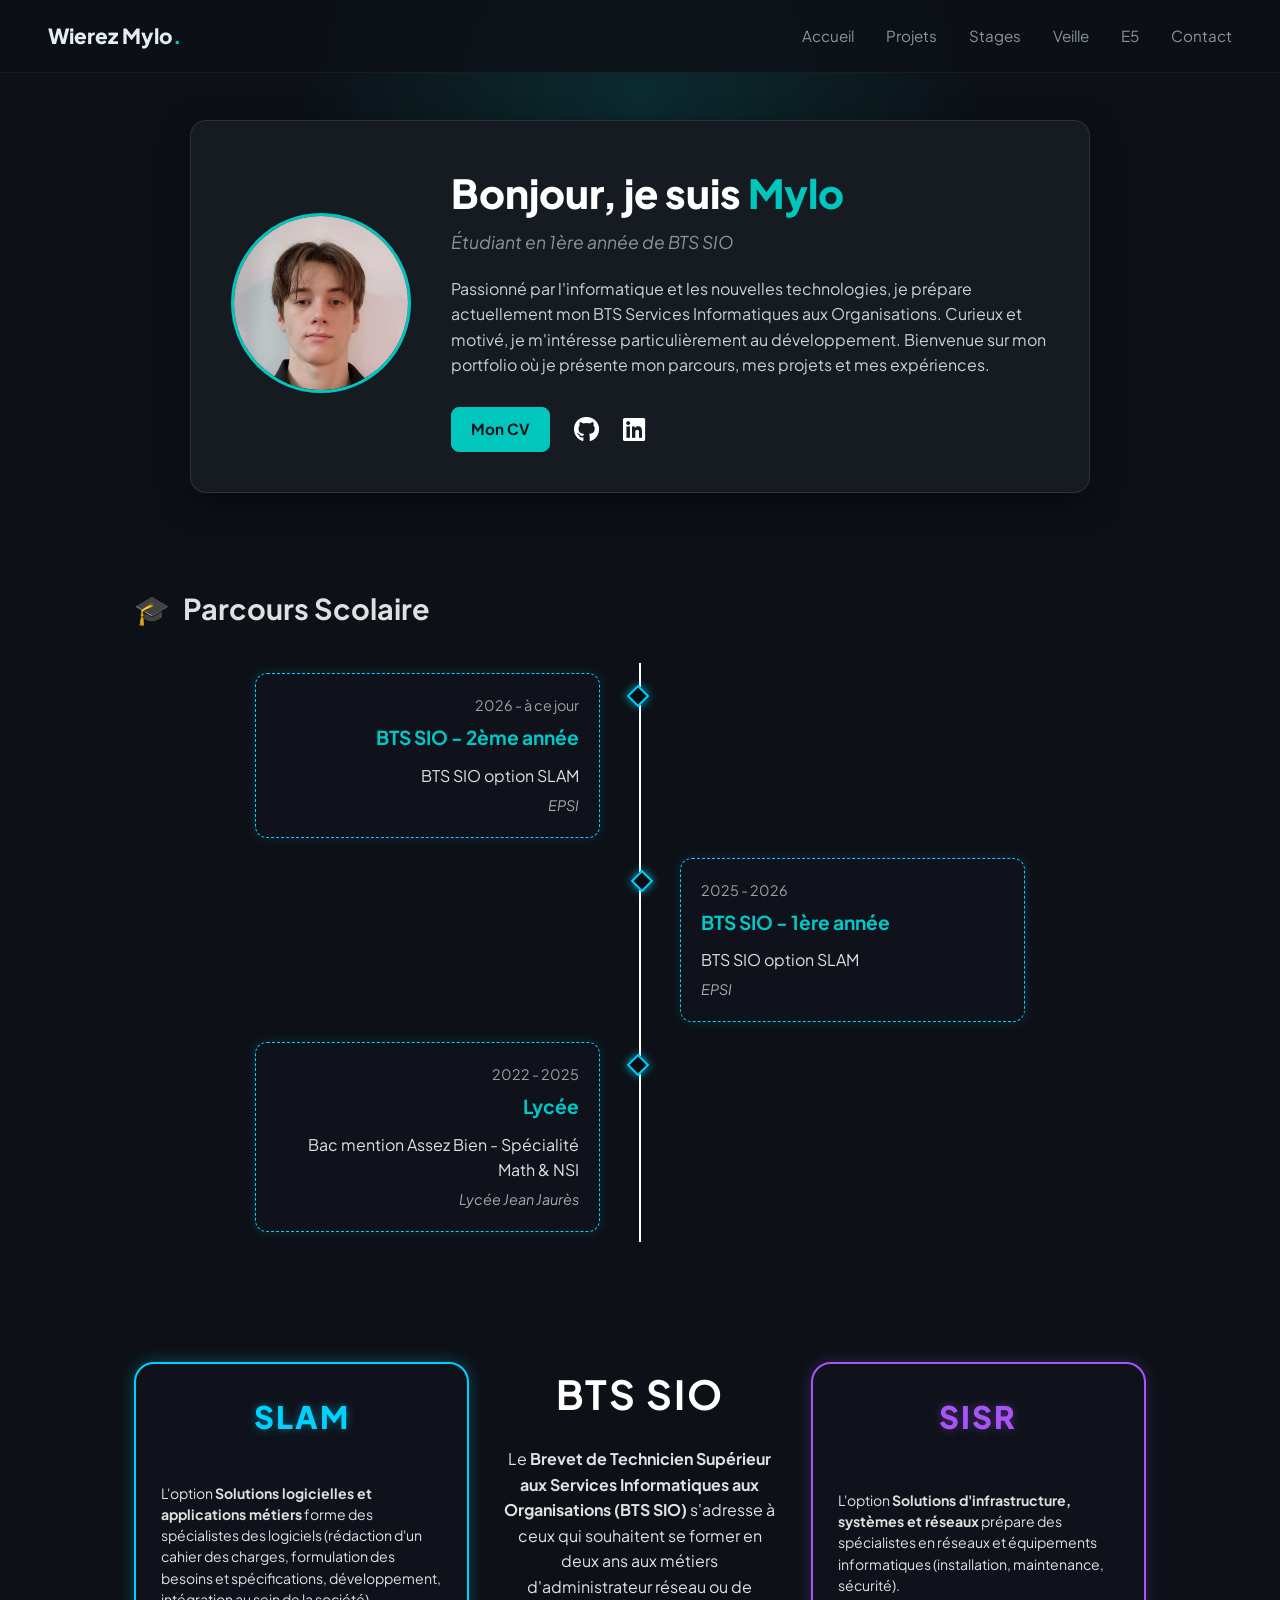
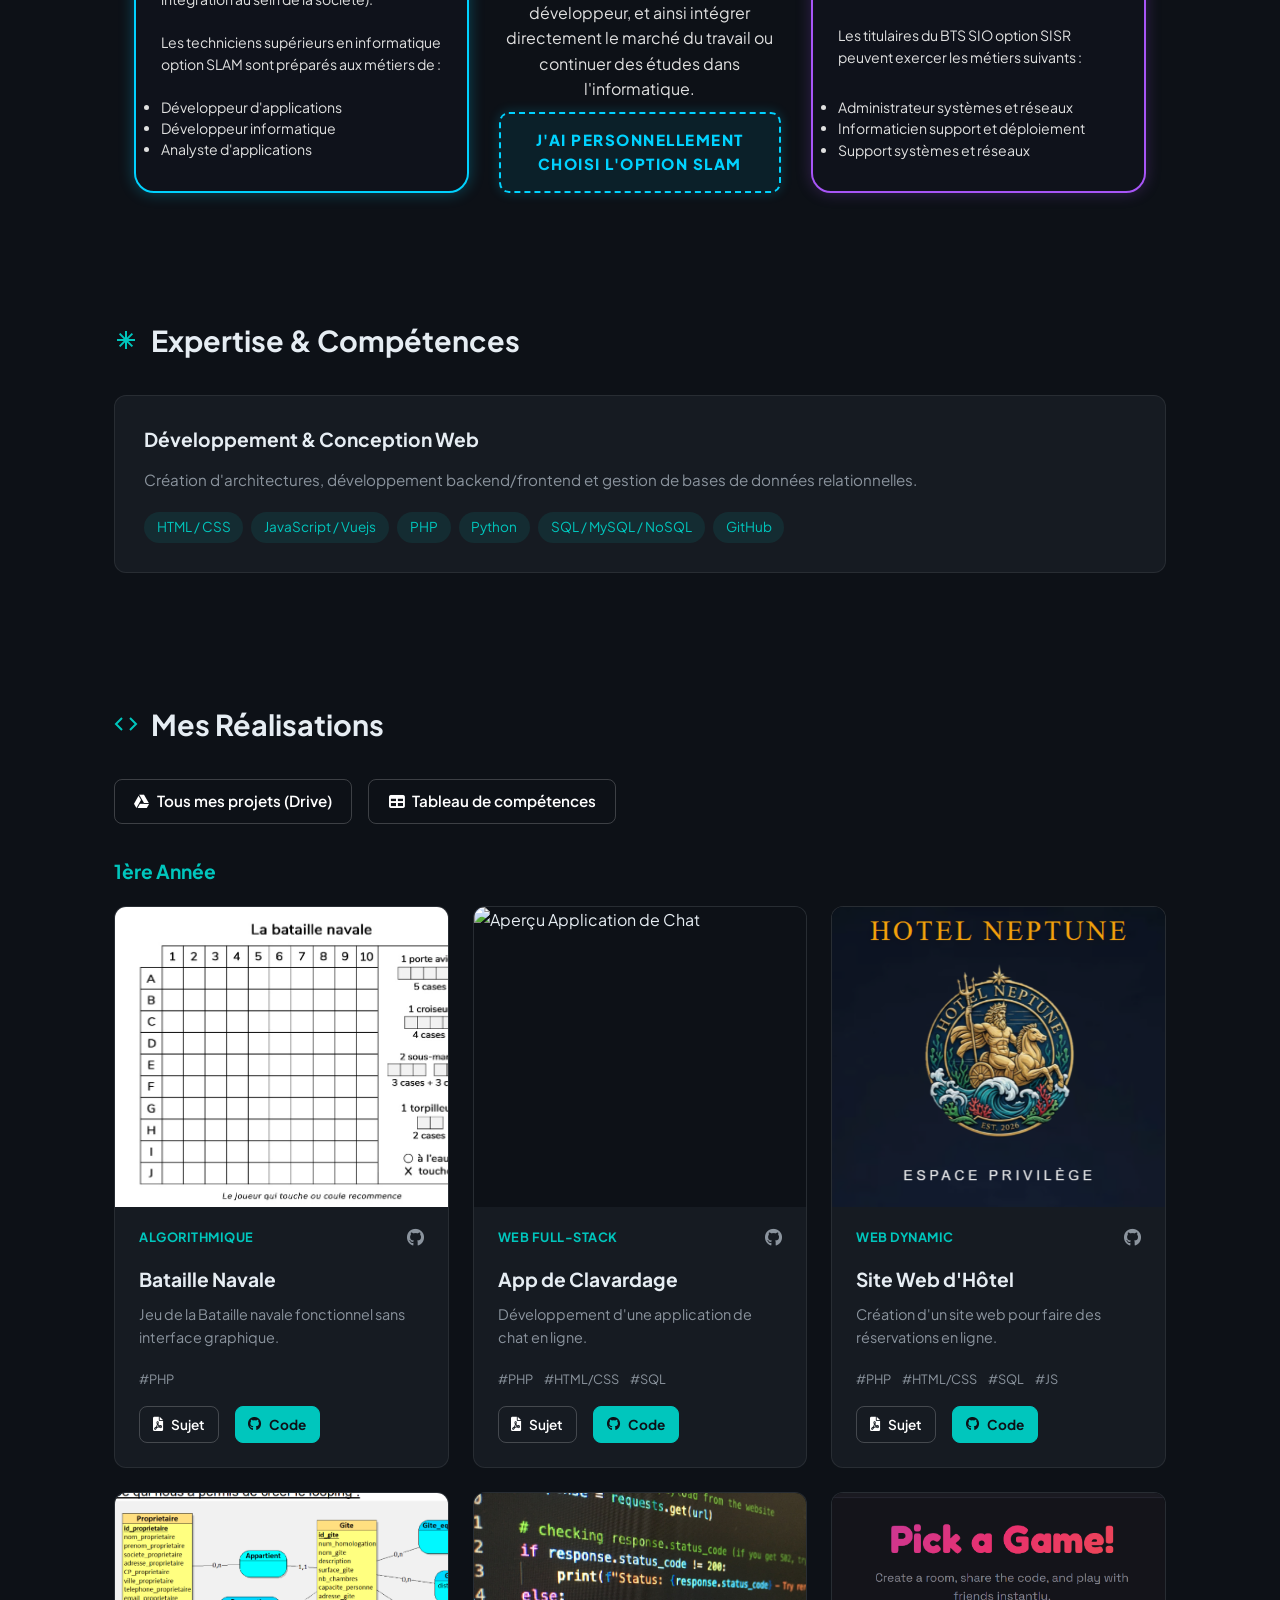
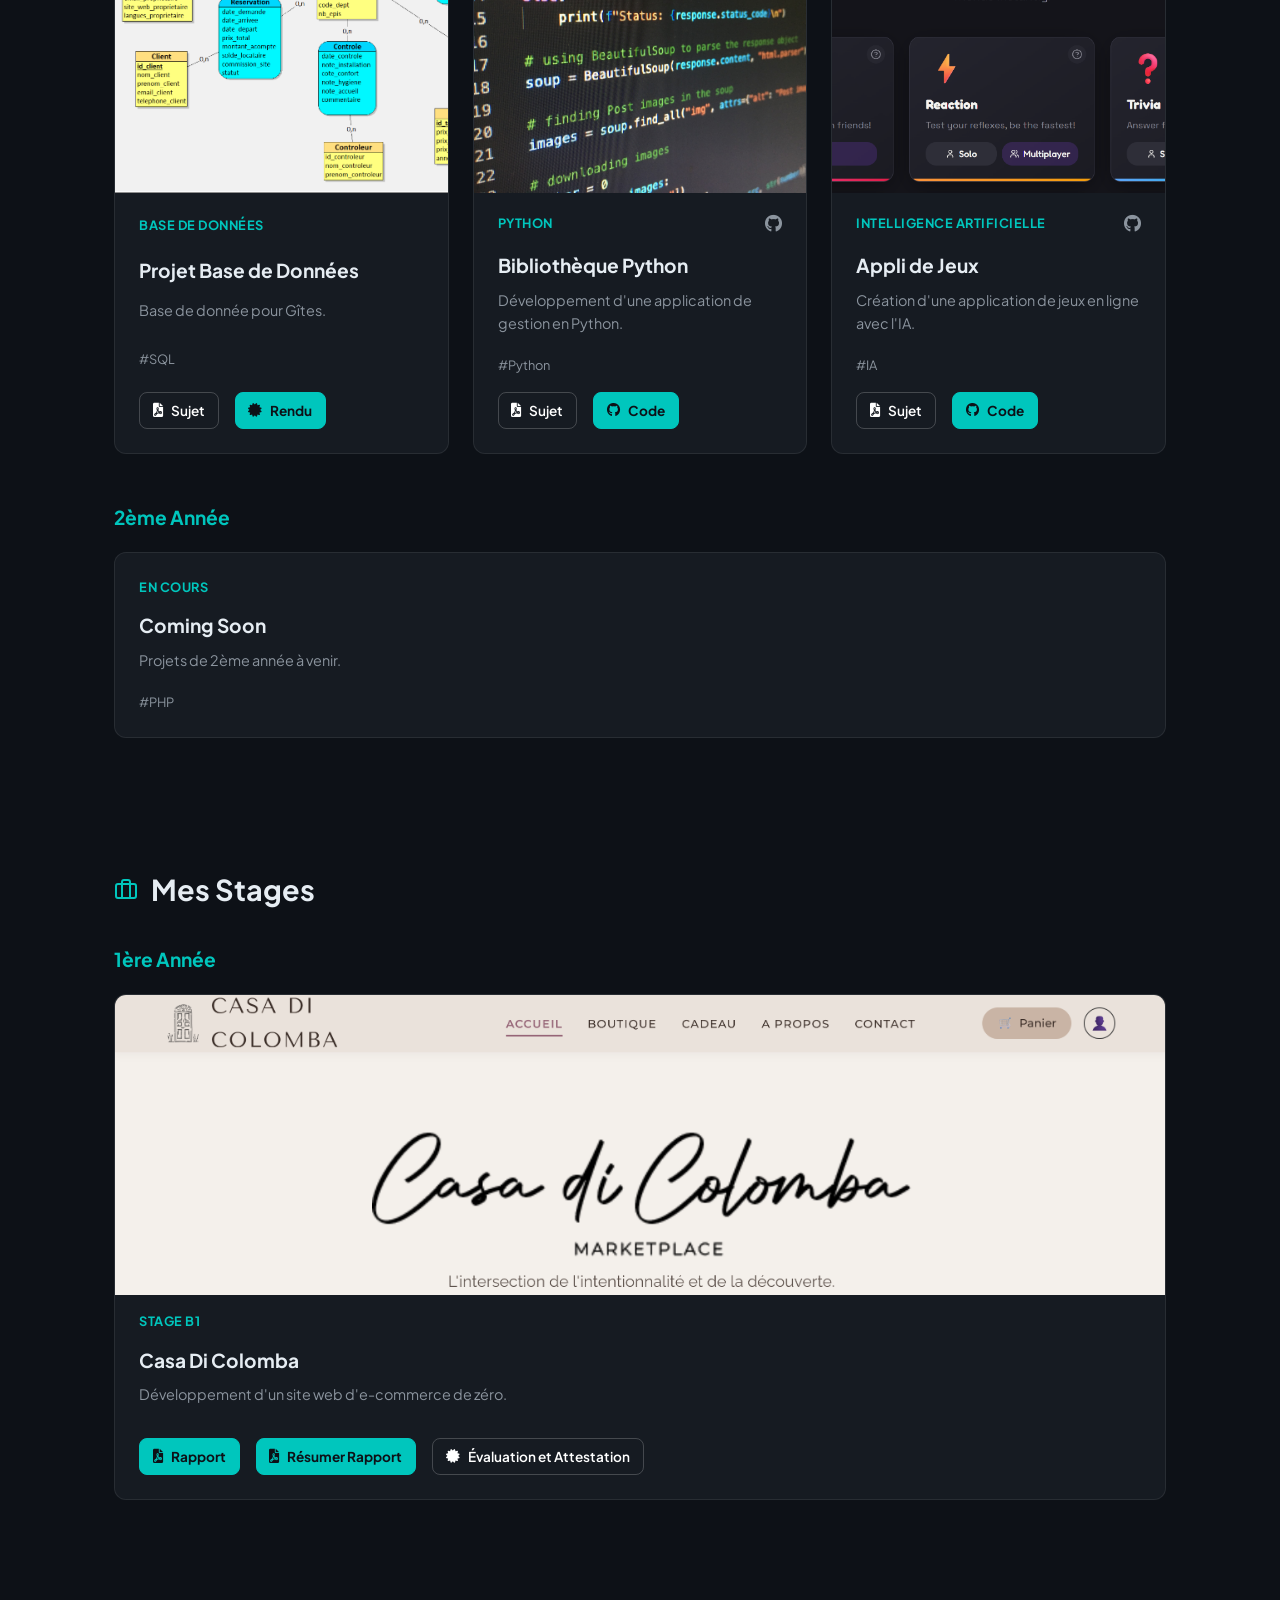
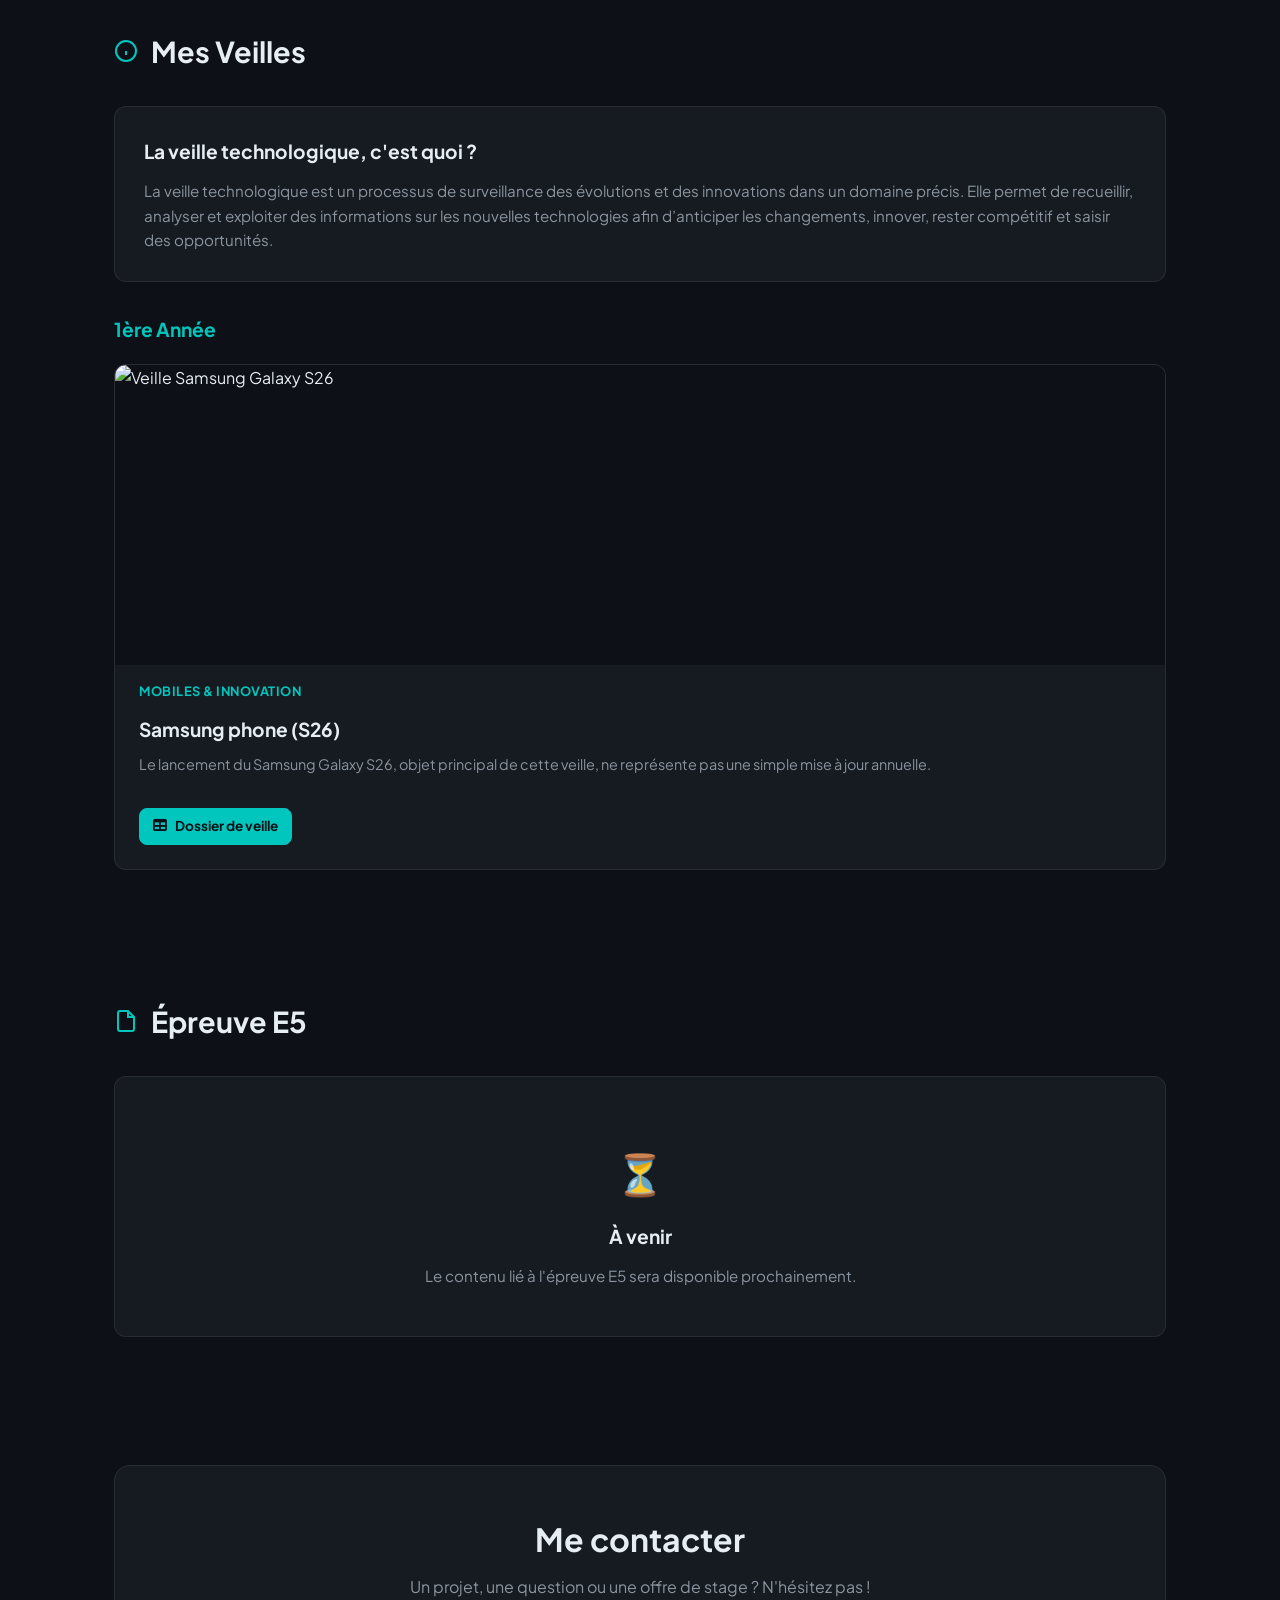
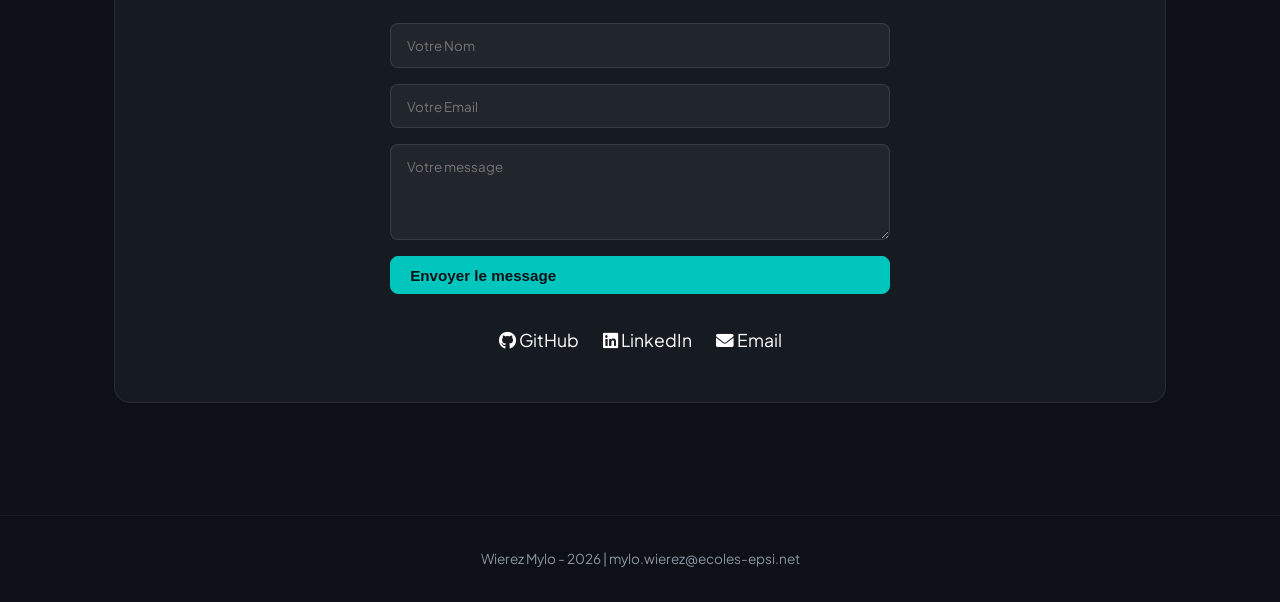
==== index.html @ aa234e30 "J'ai refais tout le visuel" ====
<!DOCTYPE html>
<html lang="fr">
<head>
    <meta charset="UTF-8">
    <meta name="viewport" content="width=device-width, initial-scale=1.0">
    <title>Wierez Mylo | Portfolio Full-Stack</title>
    <link rel="stylesheet" href="style.css">

    <!-- Google Fonts -->
    <link rel="preconnect" href="https://fonts.googleapis.com">
    <link rel="preconnect" href="https://fonts.gstatic.com" crossorigin>
    <link href="https://fonts.googleapis.com/css2?family=Plus+Jakarta+Sans:wght@400;500;600;700;800&display=swap" rel="stylesheet">

    <!-- FontAwesome & EmailJS -->
    <link rel="stylesheet" href="https://cdnjs.cloudflare.com/ajax/libs/font-awesome/6.0.0/css/all.min.css">
    <script type="text/javascript" src="https://cdn.jsdelivr.net/npm/@emailjs/browser@3/dist/email.min.js"></script>
    <script type="text/javascript">
        (function(){
            emailjs.init("WttCDsksptIN8rYJM");
        })();
    </script>
</head>
<body id="accueil">

<!-- Halo lumineux en arrière-plan -->
<div class="glow-bg"></div>

<!-- En-tête / Navigation -->
<header class="navbar">
    <div class="logo">Wierez Mylo<span>.</span></div>
    <nav class="nav-links">
        <a href="#accueil">Accueil</a>
        <a href="#projets">Projets</a>
        <a href="#stages">Stages</a>
        <a href="#veille">Veille</a>
        <a href="#e5">E5</a>
        <a href="#contact">Contact</a>
    </nav>
</header>

<main>
    <!-- Section Accueil / Carte de Présentation -->
    <section class="hero-presentation">
        <div class="presentation-card">
            <div class="profile-avatar">
                <img src="Image/portrait.jpg" alt="Mylo Wierez">
            </div>

            <div class="profile-info">
                <h1>Bonjour, je suis <span>Mylo</span></h1>
                <p class="subtitle">Étudiant en 1ère année de BTS SIO</p>
                <p class="description">
                    Passionné par l'informatique et les nouvelles technologies, je prépare actuellement mon BTS Services Informatiques aux Organisations. Curieux et motivé, je m'intéresse particulièrement au développement. Bienvenue sur mon portfolio où je présente mon parcours, mes projets et mes expériences.
                </p>

                <div class="hero-buttons">
                    <a href="Wierez%20Mylo%20CV.pdf" target="_blank" class="btn btn-teal">Mon CV</a>
                    <a href="https://github.com/Mylow04" target="_blank" class="social-icon"><i class="fab fa-github"></i></a>
                    <a href="https://www.linkedin.com/in/mylo-wierez" target="_blank" class="social-icon"><i class="fab fa-linkedin"></i></a>
                </div>
            </div>
        </div>
    </section>

    <section class="parcours-section">
        <h2 class="section-title">
            <span class="title-icon">&#127891;</span> Parcours Scolaire
        </h2>

        <div class="timeline">

            <!-- Étape 1 : BTS 2ème année -->
            <div class="timeline-item left">
                <div class="content">
                    <span class="date">2026 - à ce jour</span>
                    <h3 class="item-title">BTS SIO - 2ème année</h3>
                    <p>BTS SIO option SLAM</p>
                    <p class="school">EPSI</p>
                </div>
            </div>

            <!-- Étape 2 : BTS 1ère année -->
            <div class="timeline-item right">
                <div class="content">
                    <span class="date">2025 - 2026</span>
                    <h3 class="item-title">BTS SIO - 1ère année</h3>
                    <p>BTS SIO option SLAM</p>
                    <p class="school">EPSI</p>
                </div>
            </div>

            <!-- Étape 3 : Lycée -->
            <div class="timeline-item left">
                <div class="content">
                    <span class="date">2022 - 2025</span>
                    <h3 class="item-title">Lycée</h3>
                    <p>Bac mention Assez Bien - Spécialité Math & NSI</p>
                    <p class="school">Lycée Jean Jaurès</p>
                </div>
            </div>

        </div>
    </section>

    <section class="bts-sio-section">

        <!-- Carte SLAM (Option choisie) -->
        <div class="card card-slam">
            <h3 class="title-slam">SLAM</h3>
            <p>
                L'option <strong>Solutions logicielles et applications métiers</strong> forme des spécialistes des logiciels
                (rédaction d'un cahier des charges, formulation des besoins et spécifications, développement, intégration au sein de la société).
            </p>
            <p>Les techniciens supérieurs en informatique option SLAM sont préparés aux métiers de :</p>
            <ul>
                <li>Développeur d'applications</li>
                <li>Développeur informatique</li>
                <li>Analyste d'applications</li>
            </ul>
        </div>

        <!-- Bloc Central : Présentation BTS SIO -->
        <div class="bts-info">
            <h2 class="title-bts">BTS SIO</h2>
            <p>
                Le <strong>Brevet de Technicien Supérieur aux Services Informatiques aux Organisations (BTS SIO)</strong>
                s'adresse à ceux qui souhaitent se former en deux ans aux métiers d'administrateur réseau ou de développeur,
                et ainsi intégrer directement le marché du travail ou continuer des études dans l'informatique.
            </p>
            <div class="badge-option">
                J'AI PERSONNELLEMENT CHOISI L'OPTION SLAM
            </div>
        </div>

        <!-- Carte SISR -->
        <div class="card card-sisr">
            <h3 class="title-sisr">SISR</h3>
            <p>
                L'option <strong>Solutions d'infrastructure, systèmes et réseaux</strong> prépare des spécialistes en réseaux
                et équipements informatiques (installation, maintenance, sécurité).
            </p>
            <p>Les titulaires du BTS SIO option SISR peuvent exercer les métiers suivants :</p>
            <ul>
                <li>Administrateur systèmes et réseaux</li>
                <li>Informaticien support et déploiement</li>
                <li>Support systèmes et réseaux</li>
            </ul>
        </div>

    </section>

    <!-- Section Expertise & Compétences -->
    <section class="section">
        <h2 class="section-title">
            <svg class="icon-sparkle" viewBox="0 0 24 24" fill="none" stroke="currentColor" stroke-width="2"><path d="M12 3v18m9-9H3m15.364 6.364l-12.728-12.728m0 12.728l12.728-12.728"/></svg>
            Expertise & Compétences
        </h2>

        <div class="bento-grid">
            <div class="bento-card card-large">
                <h3>Développement & Conception Web</h3>
                <p>Création d'architectures, développement backend/frontend et gestion de bases de données relationnelles.</p>
                <div class="skills-tags">
                    <span class="tag">HTML / CSS</span>
                    <span class="tag">JavaScript / Vuejs</span>
                    <span class="tag">PHP</span>
                    <span class="tag">Python</span>
                    <span class="tag">SQL / MySQL / NoSQL</span>
                    <span class="tag">GitHub</span>
                </div>
            </div>

        </div>
    </section>

    <!-- Section Projets -->
    <section id="projets" class="section">
        <h2 class="section-title">
            <svg class="icon-code" viewBox="0 0 24 24" fill="none" stroke="currentColor" stroke-width="2"><polyline points="16 18 22 12 16 6"/><polyline points="8 6 2 12 8 18"/></svg>
            Mes Réalisations
        </h2>

        <div class="hero-buttons global-project-links">
            <a href="https://drive.google.com/drive/folders/18zInjLvjddvluJNFk3OKV1EmmI3nU1xx?usp=drive_link" target="_blank" class="btn btn-secondary">
                <i class="fab fa-google-drive"></i> Tous mes projets (Drive)
            </a>
            <a href="Sujet/BTS%20SIO%20-%202025%20-%20Epreuve%20E5%20-%20Tableau%20de%20synthèse.xlsx" target="_blank" class="btn btn-secondary">
                <i class="fas fa-table"></i> Tableau de compétences
            </a>
        </div>

        <h3 class="subtitle-year">1ère Année</h3>
        <div class="projects-grid">
            <!-- Bataille Navale -->
            <article class="project-card">
                <div class="project-image">
                    <img src="Image/bataille-navale.jpg" alt="Aperçu Bataille Navale">
                </div>
                <div class="project-header">
                    <span class="project-category">Algorithmique</span>
                    <div class="project-links">
                        <a href="https://github.com/TheoFreihuber/BatailleNaval.git" target="_blank" aria-label="GitHub"><i class="fab fa-github"></i></a>
                    </div>
                </div>
                <h3 class="project-title">Bataille Navale</h3>
                <p class="project-description">Jeu de la Bataille navale fonctionnel sans interface graphique.</p>
                <div class="project-tags">
                    <span>#PHP</span>
                </div>
                <div class="hero-buttons card-actions">
                    <a href="Sujet/Sujet _ Mini projet Algo.pdf" target="_blank" class="btn btn-secondary btn-sm"><i class="fas fa-file-pdf"></i> Sujet</a>
                    <a href="https://github.com/TheoFreihuber/BatailleNaval.git" target="_blank" class="btn btn-teal btn-sm"><i class="fab fa-github"></i> Code</a>
                </div>
            </article>

            <!-- App de Clavardage -->
            <article class="project-card">
                <div class="project-image">
                    <img src="https://static.vecteezy.com/ti/vecteur-libre/p1/5076881-vector-modern-chatting-app-mobile-user-interface-concept-design-mobile-messenger-app-with-chat-contact-list-chatting-app-ui-concept-design-vectoriel.jpg" alt="Aperçu Application de Chat">
                </div>
                <div class="project-header">
                    <span class="project-category">Web Full-Stack</span>
                    <div class="project-links">
                        <a href="https://github.com/TheoFreihuber/Clavardage.git" target="_blank" aria-label="GitHub"><i class="fab fa-github"></i></a>
                    </div>
                </div>
                <h3 class="project-title">App de Clavardage</h3>
                <p class="project-description">Développement d'une application de chat en ligne.</p>
                <div class="project-tags">
                    <span>#PHP</span>
                    <span>#HTML/CSS</span>
                    <span>#SQL</span>
                </div>
                <div class="hero-buttons card-actions">
                    <a href="Sujet/Sujet _ B1 - EPTR - Projet transversal Web.pdf" target="_blank" class="btn btn-secondary btn-sm"><i class="fas fa-file-pdf"></i> Sujet</a>
                    <a href="https://github.com/TheoFreihuber/Clavardage.git" target="_blank" class="btn btn-teal btn-sm"><i class="fab fa-github"></i> Code</a>
                </div>
            </article>

            <!-- Site Web d'Hôtel -->
            <article class="project-card">
                <div class="project-image">
                    <img src="Image/hotel screen.png" alt="Aperçu Site Hôtel">
                </div>
                <div class="project-header">
                    <span class="project-category">Web Dynamic</span>
                    <div class="project-links">
                        <a href="https://github.com/MortalDemon3/hotel-neptune.git" target="_blank" aria-label="GitHub"><i class="fab fa-github"></i></a>
                    </div>
                </div>
                <h3 class="project-title">Site Web d'Hôtel</h3>
                <p class="project-description">Création d'un site web pour faire des réservations en ligne.</p>
                <div class="project-tags">
                    <span>#PHP</span>
                    <span>#HTML/CSS</span>
                    <span>#SQL</span>
                    <span>#JS</span>
                </div>
                <div class="hero-buttons card-actions">
                    <a href="Sujet/Sujet hotel neptune.pdf" target="_blank" class="btn btn-secondary btn-sm"><i class="fas fa-file-pdf"></i> Sujet</a>
                    <a href="https://github.com/MortalDemon3/hotel-neptune.git" target="_blank" class="btn btn-teal btn-sm"><i class="fab fa-github"></i> Code</a>
                </div>
            </article>

            <!-- Projet BD -->
            <article class="project-card">
                <div class="project-image">
                    <img src="Image/Gite.png" alt="Aperçu Base de données Gîtes">
                </div>
                <div class="project-header">
                    <span class="project-category">Base de Données</span>
                </div>
                <h3 class="project-title">Projet Base de Données</h3>
                <p class="project-description">Base de donnée pour Gîtes.</p>
                <div class="project-tags">
                    <span>#SQL</span>
                </div>
                <div class="hero-buttons card-actions">
                    <a href="Sujet/Sujet _ SN1 Projet BD -  Gites.pdf" target="_blank" class="btn btn-secondary btn-sm"><i class="fas fa-file-pdf"></i> Sujet</a>
                    <a href="code_rendu/Rendu _ Pdf Gite.pdf" target="_blank" class="btn btn-teal btn-sm"><i class="fas fa-certificate"></i> Rendu</a>
                </div>
            </article>

            <!-- Bibliothèque Python -->
            <article class="project-card">
                <div class="project-image">
                    <img src="Image/Python.jpg" alt="Aperçu Projet Python">
                </div>
                <div class="project-header">
                    <span class="project-category">Python</span>
                    <div class="project-links">
                        <a href="https://github.com/TheoFreihuber/pythonUni.git" target="_blank" aria-label="GitHub"><i class="fab fa-github"></i></a>
                    </div>
                </div>
                <h3 class="project-title">Bibliothèque Python</h3>
                <p class="project-description">Développement d'une application de gestion en Python.</p>
                <div class="project-tags">
                    <span>#Python</span>
                </div>
                <div class="hero-buttons card-actions">
                    <a href="Sujet/Sujet _ B1 Projet Python 2025-2026.pdf" target="_blank" class="btn btn-secondary btn-sm"><i class="fas fa-file-pdf"></i> Sujet</a>
                    <a href="https://github.com/TheoFreihuber/pythonUni.git" target="_blank" class="btn btn-teal btn-sm"><i class="fab fa-github"></i> Code</a>
                </div>
            </article>

            <!-- Appli de Jeux -->
            <article class="project-card">
                <div class="project-image">
                    <img src="Image/MiiProject.png" alt="Aperçu Application Jeux IA">
                </div>
                <div class="project-header">
                    <span class="project-category">Intelligence Artificielle</span>
                    <div class="project-links">
                        <a href="https://github.com/MiiProject/instantly-play-games.git" target="_blank" aria-label="GitHub"><i class="fab fa-github"></i></a>
                    </div>
                </div>
                <h3 class="project-title">Appli de Jeux</h3>
                <p class="project-description">Création d'une application de jeux en ligne avec l'IA.</p>
                <div class="project-tags">
                    <span>#IA</span>
                </div>
                <div class="hero-buttons card-actions">
                    <a href="Sujet/Sujet _ projet_transversal.pdf" target="_blank" class="btn btn-secondary btn-sm"><i class="fas fa-file-pdf"></i> Sujet</a>
                    <a href="https://github.com/MiiProject/instantly-play-games.git" target="_blank" class="btn btn-teal btn-sm"><i class="fab fa-github"></i> Code</a>
                </div>
            </article>
        </div>

        <h3 class="subtitle-year section-spacer">2ème Année</h3>
        <div class="projects-grid">
            <article class="project-card">
                <div class="project-header">
                    <span class="project-category">En cours</span>
                </div>
                <h3 class="project-title">Coming Soon</h3>
                <p class="project-description">Projets de 2ème année à venir.</p>
                <div class="project-tags">
                    <span>#PHP</span>
                </div>
            </article>
        </div>
    </section>

    <!-- Section Stages -->
    <section id="stages" class="section">
        <h2 class="section-title">
            <svg class="icon-sparkle" viewBox="0 0 24 24" fill="none" stroke="currentColor" stroke-width="2"><rect x="2" y="7" width="20" height="14" rx="2" ry="2"/><path d="M16 21V5a2 2 0 0 0-2-2h-4a2 2 0 0 0-2 2v16"/></svg>
            Mes Stages
        </h2>

        <h3 class="subtitle-year">1ère Année</h3>
        <div class="projects-grid">
            <article class="project-card">
                <div class="project-image">
                    <img src="Image/LogoCasaDiColomba.png" alt="Logo Casa Di Colomba">
                </div>
                <div class="project-header">
                    <span class="project-category">Stage B1</span>
                </div>
                <h3 class="project-title">Casa Di Colomba</h3>
                <p class="project-description">Développement d'un site web d'e-commerce de zéro.</p>
                <div class="hero-buttons card-actions">
                    <a href="Sujet/WIEREZ MYLO_DOSSIER_STAGE_B1.pdf" target="_blank" class="btn btn-teal btn-sm">
                        <i class="fas fa-file-pdf"></i> Rapport
                    </a>
                    <a href="Sujet/Resume_rapport_stage_Mylo_Wierez.pdf" target="_blank" class="btn btn-teal btn-sm">
                        <i class="fas fa-file-pdf"></i> Résumer Rapport
                    </a>
                    <a href="Sujet/Evaluation et Attestation stage Mylo Wierez remplie casadicolomba.pdf" target="_blank" class="btn btn-secondary btn-sm">
                        <i class="fas fa-certificate"></i> Évaluation et Attestation
                    </a>
                </div>
            </article>
        </div>
    </section>

    <!-- Section Veille Technologique -->
    <section id="veille" class="section">
        <h2 class="section-title">
            <svg class="icon-sparkle" viewBox="0 0 24 24" fill="none" stroke="currentColor" stroke-width="2"><circle cx="12" cy="12" r="10"/><line x1="12" y1="16" x2="12" y2="12"/><line x1="12" y1="8" x2="12.01" y2="8"/></svg>
            Mes Veilles
        </h2>

        <div class="bento-grid section-spacer-bottom">
            <div class="bento-card card-large">
                <h3>La veille technologique, c'est quoi ?</h3>
                <p>
                    La veille technologique est un processus de surveillance des évolutions et des innovations dans un domaine précis. Elle permet de recueillir, analyser et exploiter des informations sur les nouvelles technologies afin d’anticiper les changements, innover, rester compétitif et saisir des opportunités.
                </p>
            </div>
        </div>

        <h3 class="subtitle-year">1ère Année</h3>
        <div class="projects-grid">
            <article class="project-card">
                <div class="project-image">
                    <img src="https://images.ctfassets.net/fy5ib9j6vdru/4qcdHI4d9YJ5tZAZDeyj9b/f912da59104820d04c343dde8926ce39/Galaxy_s26_seo_hero_desktop_gif.gif" alt="Veille Samsung Galaxy S26">
                </div>
                <div class="project-header">
                    <span class="project-category">Mobiles & Innovation</span>
                </div>
                <h3 class="project-title">Samsung phone (S26)</h3>
                <p class="project-description">
                    Le lancement du Samsung Galaxy S26, objet principal de cette veille, ne représente pas une simple mise à jour annuelle.
                </p>
                <div class="hero-buttons card-actions">
                    <a href="code_rendu/2025-26_B1-WIEREZ-MYLO_DocumentVeilleTechno.pdf" target="_blank" class="btn btn-teal btn-sm">
                        <i class="fas fa-table"></i> Dossier de veille
                    </a>
                </div>
            </article>
        </div>
    </section>

    <!-- Section Épreuve E5 -->
    <section id="e5" class="section">
        <h2 class="section-title">
            <svg class="icon-sparkle" viewBox="0 0 24 24" fill="none" stroke="currentColor" stroke-width="2"><path d="M14 2H6a2 2 0 0 0-2 2v16a2 2 0 0 0 2 2h12a2 2 0 0 0 2-2V8z"/><polyline points="14 2 14 8 20 8"/></svg>
            Épreuve E5
        </h2>

        <div class="bento-grid">
            <div class="bento-card card-large card-e5">
                <div class="card-icon card-icon-large">⏳</div>
                <h3>À venir</h3>
                <p>Le contenu lié à l'épreuve E5 sera disponible prochainement.</p>
            </div>
        </div>
    </section>

    <!-- Section Contact -->
    <section id="contact" class="section contact-section">
        <div class="contact-box">
            <h2>Me contacter</h2>
            <p>Un projet, une question ou une offre de stage ? N'hésitez pas !</p>

            <form id="contact-form" class="contact-form">
                <input type="text" name="from_name" placeholder="Votre Nom" required>
                <input type="email" name="reply_to" placeholder="Votre Email" required>
                <textarea name="message" placeholder="Votre message" rows="4" required></textarea>
                <button type="submit" class="btn btn-teal">Envoyer le message</button>
            </form>

            <div class="social-links footer-socials">
                <a href="https://github.com/Mylow04" target="_blank"><i class="fab fa-github"></i> GitHub</a>
                <a href="https://www.linkedin.com/in/mylo-wierez" target="_blank"><i class="fab fa-linkedin"></i> LinkedIn</a>
                <a href="mailto:mylo.wierez@ecoles-epsi.net"><i class="fas fa-envelope"></i> Email</a>
            </div>
        </div>
    </section>
</main>

<footer>
    <p>Wierez Mylo - 2026 | mylo.wierez@ecoles-epsi.net</p>
</footer>

<script type="text/javascript">
    document.getElementById('contact-form').addEventListener('submit', function(event) {
        event.preventDefault();
        const serviceID = 'service_hpryq2d';
        const templateID = 'template_6pqc00v';

        emailjs.sendForm(serviceID, templateID, this)
            .then(function() {
                alert('Message envoyé avec succès !');
                document.getElementById('contact-form').reset();
            }, function(error) {
                alert("Échec de l'envoi... Erreur : " + JSON.stringify(error));
            });
    });
</script>

</body>
</html>
---- style.css ----
/* RESET & BASE */
* {
    margin: 0;
    padding: 0;
    box-sizing: border-box;
}

body {
    background-color: #0d1117;
    color: #e6edf3;
    font-family: 'Plus Jakarta Sans', sans-serif;
    line-height: 1.6;
    overflow-x: hidden;
}

a {
    color: inherit;
    text-decoration: none;
}

/* BACKGROUND GLOW */
.glow-bg {
    position: fixed;
    top: -200px;
    left: 50%;
    transform: translateX(-50%);
    width: 800px;
    height: 600px;
    background: radial-gradient(circle, rgba(0, 198, 189, 0.15) 0%, rgba(13, 17, 23, 0) 70%);
    z-index: -1;
    pointer-events: none;
}

/* NAVBAR */
.navbar {
    position: fixed;
    top: 0;
    width: 100%;
    display: flex;
    justify-content: space-between;
    align-items: center;
    padding: 1.2rem 3rem;
    background: rgba(13, 17, 23, 0.8);
    backdrop-filter: blur(12px);
    z-index: 1000;
    border-bottom: 1px solid rgba(255, 255, 255, 0.05);
}

.navbar .logo {
    font-size: 1.3rem;
    font-weight: 800;
}

.navbar .logo span {
    color: #00c6bd;
}

.nav-links {
    display: flex;
    gap: 2rem;
}

.nav-links a {
    font-size: 0.95rem;
    color: #8b949e;
    transition: color 0.3s ease;
}

.nav-links a:hover {
    color: #00c6bd;
}

/* SECTIONS & TITRES */
main {
    max-width: 1100px;
    margin: 0 auto;
    padding: 0 1.5rem;
}

.section {
    padding: 4rem 0;
}

.section-title {
    font-size: 1.8rem;
    font-weight: 700;
    display: flex;
    align-items: center;
    gap: 0.8rem;
    margin-bottom: 2rem;
}

.icon-sparkle, .icon-code {
    width: 24px;
    height: 24px;
    stroke: #00c6bd;
}

.subtitle-year {
    font-size: 1.2rem;
    color: #00c6bd;
    margin-bottom: 1.2rem;
    font-weight: 700;
}

.section-spacer {
    margin-top: 3rem;
}

.section-spacer-bottom {
    margin-bottom: 2rem;
}

/* CARTE DE PRÉSENTATION (HERO) */
.hero-presentation {
    padding-top: 120px;
    padding-bottom: 2rem;
    display: flex;
    justify-content: center;
}

.presentation-card {
    background: #161b22;
    border: 1px solid rgba(255, 255, 255, 0.1);
    border-radius: 16px;
    padding: 2.5rem;
    max-width: 900px;
    width: 100%;
    display: flex;
    align-items: center;
    gap: 2.5rem;
    box-shadow: 0 10px 30px rgba(0, 0, 0, 0.5);
}

.profile-avatar img {
    width: 180px;
    height: 180px;
    border-radius: 50%;
    object-fit: cover;
    border: 3px solid #00c6bd;
    flex-shrink: 0;
}

.profile-info h1 {
    font-size: 2.5rem;
    font-weight: 800;
    margin-bottom: 0.2rem;
    color: #fff;
}

.profile-info h1 span {
    color: #00c6bd;
}

.profile-info .subtitle {
    font-style: italic;
    color: #8b949e;
    margin-bottom: 1.2rem;
    font-size: 1.1rem;
}

.profile-info .description {
    color: #c9d1d9;
    line-height: 1.6;
    margin-bottom: 1.8rem;
    font-size: 1rem;
}

.hero-buttons {
    display: flex;
    align-items: center;
    gap: 1rem;
    flex-wrap: wrap;
}

.hero-buttons .social-icon {
    color: #fff;
    font-size: 1.6rem;
    margin-left: 0.5rem;
    transition: color 0.3s ease;
}

.hero-buttons .social-icon:hover {
    color: #00c6bd;
}

/* BOUTONS */
.btn {
    padding: 0.6rem 1.2rem;
    border-radius: 8px;
    font-size: 0.95rem;
    font-weight: 600;
    display: inline-flex;
    align-items: center;
    gap: 0.5rem;
    cursor: pointer;
    transition: all 0.3s ease;
}

.btn-teal {
    background-color: #00c6bd;
    color: #0d1117;
    border: 1px solid #00c6bd;
    font-weight: 700;
}

.btn-teal:hover {
    background-color: #00a39c;
    border-color: #00a39c;
}

.btn-secondary {
    background: transparent;
    border: 1px solid rgba(255, 255, 255, 0.2);
    color: #fff;
}

.btn-secondary:hover {
    background: rgba(255, 255, 255, 0.05);
    border-color: #00c6bd;
    color: #00c6bd;
}

.btn-sm {
    padding: 0.4rem 0.8rem;
    font-size: 0.85rem;
}

/* BENTO GRID */
.bento-grid {
    display: grid;
    grid-template-columns: repeat(auto-fit, minmax(300px, 1fr));
    gap: 1.5rem;
}

.bento-card {
    background: #161b22;
    border: 1px solid rgba(255, 255, 255, 0.08);
    border-radius: 12px;
    padding: 1.8rem;
}

.card-large {
    grid-column: span 1;
}

.bento-card h3 {
    font-size: 1.2rem;
    margin-bottom: 0.8rem;
}

.bento-card p {
    color: #8b949e;
    font-size: 0.95rem;
}

.skills-tags {
    display: flex;
    flex-wrap: wrap;
    gap: 0.5rem;
    margin-top: 1.2rem;
}

.tag {
    background: rgba(0, 198, 189, 0.1);
    color: #00c6bd;
    padding: 0.3rem 0.8rem;
    border-radius: 20px;
    font-size: 0.85rem;
}

.card-icon {
    font-size: 2rem;
    margin-top: 1rem;
}

.card-e5 {
    text-align: center;
    padding: 3rem 1.5rem;
}

.card-icon-large {
    font-size: 2.5rem;
    margin-bottom: 1rem;
}

/* GRILLE PROJETS */
.global-project-links {
    margin-bottom: 2rem;
}

.projects-grid {
    display: grid;
    grid-template-columns: repeat(auto-fit, minmax(320px, 1fr));
    gap: 1.5rem;
}

.project-card {
    background: #161b22;
    border: 1px solid rgba(255, 255, 255, 0.08);
    border-radius: 12px;
    padding: 1.5rem;
    display: flex;
    flex-direction: column;
    justify-content: space-between;
    overflow: hidden;
}

.project-image {
    width: calc(100% + 3rem);
    height: 180px;
    margin: -1.5rem -1.5rem 1rem -1.5rem;
    overflow: hidden;
    background: #0d1117;
}

.project-image img {
    width: 100%;
    height: 100%;
    object-fit: cover;
    transition: transform 0.3s ease;
}

.project-card:hover .project-image img {
    transform: scale(1.05);
}

.project-header {
    display: flex;
    justify-content: space-between;
    align-items: center;
    margin-bottom: 0.8rem;
}

.project-category {
    font-size: 0.8rem;
    color: #00c6bd;
    text-transform: uppercase;
    letter-spacing: 0.5px;
    font-weight: 700;
}

.project-links a {
    color: #8b949e;
    font-size: 1.1rem;
}

.project-links a:hover {
    color: #fff;
}

.project-title {
    font-size: 1.2rem;
    margin-bottom: 0.5rem;
}

.project-description {
    color: #8b949e;
    font-size: 0.9rem;
    margin-bottom: 1rem;
}

.project-tags span {
    color: #8b949e;
    font-size: 0.8rem;
    margin-right: 0.5rem;
}

.card-actions {
    margin-top: 1rem;
}

/* CONTACT */
.contact-section {
    text-align: center;
}

.contact-box {
    background: #161b22;
    border: 1px solid rgba(255, 255, 255, 0.08);
    border-radius: 16px;
    padding: 3rem 2rem;
}

.contact-box h2 {
    font-size: 2rem;
    margin-bottom: 0.5rem;
}

.contact-box p {
    color: #8b949e;
}

.contact-form {
    display: flex;
    flex-direction: column;
    gap: 1rem;
    max-width: 500px;
    margin: 1.5rem auto 0 auto;
}

.contact-form input,
.contact-form textarea {
    padding: 0.8rem 1rem;
    border-radius: 8px;
    border: 1px solid rgba(255, 255, 255, 0.1);
    background: rgba(255, 255, 255, 0.05);
    color: #fff;
    font-family: inherit;
    resize: vertical; /* Permet le redimensionnement uniquement vers le bas */
}

.contact-form input:focus,
.contact-form textarea:focus {
    outline: 1px solid #00c6bd;
}

.footer-socials {
    display: flex;
    justify-content: center;
    gap: 1.5rem;
    margin-top: 2rem;
}

.footer-socials a {
    color: #fff;
    font-size: 1.1rem;
}

.footer-socials a:hover {
    color: #00c6bd;
}

/* FOOTER */
footer {
    text-align: center;
    padding: 2rem;
    color: #8b949e;
    font-size: 0.85rem;
    border-top: 1px solid rgba(255, 255, 255, 0.05);
    margin-top: 3rem;
}

/* RESPONSIVE */
@media (max-width: 768px) {
    .navbar {
        padding: 1rem 1.5rem;
    }
    .nav-links {
        gap: 1rem;
        font-size: 0.85rem;
    }
    .presentation-card {
        flex-direction: column;
        text-align: center;
        padding: 1.8rem;
    }
    .hero-buttons {
        justify-content: center;
    }
}

.project-image {
    width: calc(100% + 3rem);
    height: 300px; /* Augmenté pour voir une plus grande partie de l'image */
    margin: -1.5rem -1.5rem 1rem -1.5rem;
    overflow: hidden;
    background: #0d1117;
}

.project-image img {
    width: 100%;
    height: 100%;
    object-fit: cover;
    object-position: left top; /* Calpe le cadrage sur le coin supérieur gauche pour afficher le texte de l'image */
    transition: transform 0.3s ease;
}

.parcours-section {
    background-color: #121212;
    color: #ffffff;
    padding: 40px;
    text-align: center;
}

.timeline {
    position: relative;
    max-width: 800px;
    margin: 40px auto;
}

.timeline::after {
    content: '';
    position: absolute;
    width: 3px;
    background-color: #ffffff;
    top: 0;
    bottom: 0;
    left: 50%;
    margin-left: -1.5px;
}

.timeline-item {
    padding: 10px 40px;
    position: relative;
    width: 50%;
    box-sizing: border-box;
}

.timeline-item.left { left: 0; text-align: right; }
.timeline-item.right { left: 50%; text-align: left; }

.timeline-item::after {
    content: '';
    position: absolute;
    width: 14px;
    height: 14px;
    right: -7px;
    background-color: #121212;
    border: 3px solid #00c8c8;
    top: 15px;
    transform: rotate(45deg);
    z-index: 1;
}

.timeline-item.right::after { left: -7px; }

.content {
    padding: 20px;
    background-color: #1e1e1e;
    border: 1px dashed #00c8c8;
    border-radius: 8px;
}

.content h3 { color: #00c8c8; margin-top: 5px; }
.content .school { font-style: italic; color: #aaa; }

.bts-sio-section {
    display: flex;
    flex-direction: row; /* Forcer le sens horizontal */
    align-items: center; /* Aligner verticalement au centre */
    justify-content: center; /* Centrer horizontalement */
    gap: 20px;
    background-color: #0b0d12;
    color: #e0e0e0;
    padding: 60px 20px;
    width: 100%;
    max-width: 1200px; /* Limiter la largeur maximale si besoin */
    margin: 0 auto;
    box-sizing: border-box;
    flex-wrap: nowrap; /* EMPÊCHE le retour à la ligne (évite que SISR glisse en dessous) */
}

/* Éléments enfants : SLAM, BTS SIO et SISR */
.card-slam,
.bts-info,
.card-sisr {
    flex: 1 1 0; /* Assure que les 3 colonnes occupent la même largeur */
    min-width: 0; /* Permet la réduction sur petits écrans sans casser le layout */
}

/* Styles des cartes SLAM et SISR */
.card {
    background-color: #12151e;
    border-radius: 20px;
    padding: 25px 20px;
    box-sizing: border-box;
    font-size: 0.85em;
    line-height: 1.5;
}

/* Bordures & Ombres Néon */
.card-slam {
    border: 2px solid #00d2ff;
    box-shadow: 0 0 15px rgba(0, 210, 255, 0.4);
}

.card-sisr {
    border: 2px solid #a855f7;
    box-shadow: 0 0 15px rgba(168, 85, 247, 0.3);
}

/* Bloc central BTS SIO */
.bts-info {
    text-align: center;
    padding: 0 10px;
}

/* Responsive : autoriser le passage à la verticale SEULEMENT sur mobile */
@media (max-width: 850px) {
    .bts-sio-section {
        flex-direction: column; /* Sur très petit écran, ils s'empilent proprement */
        flex-wrap: wrap;
    }

    .card-slam,
    .bts-info,
    .card-sisr {
        width: 100%;
    }
}
.bts-sio-section {
    display: flex;
    flex-direction: row;
    align-items: center;
    justify-content: center;
    gap: 20px;
    background-color: #0b0d12;
    color: #e0e0e0;
    padding: 60px 20px;
    width: 100%;
    max-width: 1200px;
    margin: 0 auto;
    box-sizing: border-box;
    flex-wrap: nowrap; /* Conserve l'alignement strict sur une seule ligne */
}

.card-slam,
.bts-info,
.card-sisr {
    flex: 1 1 0;
    min-width: 0;
}

/* CARTES SLAM & SISR */
.card {
    background-color: #12151e;
    border-radius: 20px;
    padding: 30px 25px;
    box-sizing: border-box;
    font-size: 0.88em;
    line-height: 1.5;
}

/* TITRES DES BOÎTES PLUS GROS ET EN COULEUR */
.title-slam {
    font-size: 2.2em; /* Taille plus grosse */
    color: #00d2ff;   /* Bleu Cyan */
    text-align: center;
    margin-top: 0;
    margin-bottom: 20px;
    font-weight: 800;
    letter-spacing: 2px;
    text-shadow: 0 0 10px rgba(0, 210, 255, 0.4);
}

.title-sisr {
    font-size: 2.2em; /* Taille plus grosse */
    color: #a855f7;   /* Violet Neon */
    text-align: center;
    margin-top: 0;
    margin-bottom: 20px;
    font-weight: 800;
    letter-spacing: 2px;
    text-shadow: 0 0 10px rgba(168, 85, 247, 0.4);
}

.title-bts {
    font-size: 2.5em;
    color: #ffffff;
    text-align: center;
    margin-top: 0;
    margin-bottom: 20px;
    letter-spacing: 2px;
}

/* BORDURES & OMBRES */
.card-slam {
    border: 2px solid #00d2ff;
    box-shadow: 0 0 15px rgba(0, 210, 255, 0.4);
}

.card-sisr {
    border: 2px solid #a855f7;
    box-shadow: 0 0 15px rgba(168, 85, 247, 0.3);
}

/* BLOC CENTRAL & PHRASE DU BAS COLORÉE */
.bts-info {
    text-align: center;
    padding: 0 10px;
}

.badge-option {
    color: #00d2ff; /* Couleur vive */
    font-weight: 800;
    font-size: 0.95em;
    letter-spacing: 1.5px;
    text-transform: uppercase;
    border: 2px dashed #00d2ff;
    padding: 14px 18px;
    border-radius: 10px;
    background-color: rgba(0, 210, 255, 0.08);
    box-shadow: 0 0 12px rgba(0, 210, 255, 0.2);
    display: inline-block;
    margin-top: 10px;
}

/* RESPONSIVE MOBILE SEULEMENT */
@media (max-width: 850px) {
    .bts-sio-section {
        flex-direction: column;
        flex-wrap: wrap;
    }

    .card-slam,
    .bts-info,
    .card-sisr {
        width: 100%;
    }
}


.bts-sio-section {
    display: flex;
    flex-direction: row;
    align-items: stretch; /* FORCE TOUTES LES CARTES À AVOIR LA MÊME HAUTEUR */
    justify-content: center;
    gap: 20px;
    background-color: #0b0d12;
    color: #e0e0e0;
    padding: 60px 20px;
    width: 100%;
    max-width: 1200px;
    margin: 0 auto;
    box-sizing: border-box;
    flex-wrap: nowrap;
}

.card-slam,
.bts-info,
.card-sisr {
    flex: 1 1 0;
    min-width: 0;
}

/* CARTES SLAM & SISR */
.card {
    background-color: #12151e;
    border-radius: 20px;
    padding: 30px 25px;
    box-sizing: border-box;
    font-size: 0.88em;
    line-height: 1.5;
    display: flex; /* Permet d'étirer proprement le contenu */
    flex-direction: column;
    justify-content: space-between; /* Distribue l'espace pour que le bas s'aligne */
}

/* TITRES DES BOÎTES */
.title-slam {
    font-size: 2.2em;
    color: #00d2ff;
    text-align: center;
    margin-top: 0;
    margin-bottom: 20px;
    font-weight: 800;
    letter-spacing: 2px;
    text-shadow: 0 0 10px rgba(0, 210, 255, 0.4);
}

.title-sisr {
    font-size: 2.2em;
    color: #a855f7;
    text-align: center;
    margin-top: 0;
    margin-bottom: 20px;
    font-weight: 800;
    letter-spacing: 2px;
    text-shadow: 0 0 10px rgba(168, 85, 247, 0.4);
}

.title-bts {
    font-size: 2.5em;
    color: #ffffff;
    text-align: center;
    margin-top: 0;
    margin-bottom: 20px;
    letter-spacing: 2px;
}

/* BORDURES & OMBRES */
.card-slam {
    border: 2px solid #00d2ff;
    box-shadow: 0 0 15px rgba(0, 210, 255, 0.4);
}

.card-sisr {
    border: 2px solid #a855f7;
    box-shadow: 0 0 15px rgba(168, 85, 247, 0.3);
}

/* BLOC CENTRAL & PHRASE DU BAS */
.bts-info {
    text-align: center;
    padding: 0 10px;
    display: flex;
    flex-direction: column;
    justify-content: center;
    align-items: center;
}

.badge-option {
    color: #00d2ff;
    font-weight: 800;
    font-size: 0.95em;
    letter-spacing: 1.5px;
    text-transform: uppercase;
    border: 2px dashed #00d2ff;
    padding: 14px 18px;
    border-radius: 10px;
    background-color: rgba(0, 210, 255, 0.08);
    box-shadow: 0 0 12px rgba(0, 210, 255, 0.2);
    display: inline-block;
    margin-top: 10px;
}

/* RESPONSIVE MOBILE */
@media (max-width: 850px) {
    .bts-sio-section {
        flex-direction: column;
        flex-wrap: wrap;
    }

    .card-slam,
    .bts-info,
    .card-sisr {
        width: 100%;
    }
}

/* SECTION SANS FOND SOMBRE RAGOUTANT */
.parcours-section {
    background-color: transparent; /* Supprime le fond noir */
    color: #e0e0e0;
    padding: 60px 20px;
    width: 100%;
    max-width: 1200px;
    margin: 0 auto;
    box-sizing: border-box;
}

/* TITRE DU PARCOURS IDENTIQUE AU TITRE BTS SIO */
.title-parcours {
    font-size: 2.5em;
    color: #ffffff;
    text-align: center;
    margin-top: 0;
    margin-bottom: 40px;
    letter-spacing: 2px;
    font-weight: bold;
}

/* TIMELINE CONTAINER */
.timeline {
    position: relative;
    max-width: 850px;
    margin: 0 auto;
}

/* LIGNE CENTRALE VERTICALE */
.timeline::after {
    content: '';
    position: absolute;
    width: 2px;
    background-color: #ffffff;
    top: 0;
    bottom: 0;
    left: 50%;
    margin-left: -1px;
}

/* ÉLÉMENTS DE LA TIMELINE */
.timeline-item {
    padding: 10px 40px;
    position: relative;
    width: 50%;
    box-sizing: border-box;
}

.timeline-item.left {
    left: 0;
    text-align: right;
}

.timeline-item.right {
    left: 50%;
    text-align: left;
}

/* LOSANGES CYAN DU MILIEU */
.timeline-item::after {
    content: '';
    position: absolute;
    width: 12px;
    height: 12px;
    right: -6px;
    background-color: #0b0d12; /* Assorti à votre fond global */
    border: 2px solid #00d2ff;
    top: 25px;
    transform: rotate(45deg);
    z-index: 1;
    box-shadow: 0 0 8px rgba(0, 210, 255, 0.8);
}

.timeline-item.right::after {
    left: -6px;
}

/* CONTENU DES BOÎTES (TRANSPARENT + BORDURE TIRETÉE CYAN) */
.content {
    padding: 20px;
    background-color: rgba(18, 21, 30, 0.6); /* Fond très léger et moderne au lieu de noir mat */
    border: 1px dashed #00d2ff;
    border-radius: 12px;
    box-shadow: 0 0 10px rgba(0, 210, 255, 0.15);
}

.date {
    font-size: 0.9em;
    color: #a0a0a0;
    display: block;
    margin-bottom: 5px;
}

.item-title {
    color: #00d2ff;
    font-size: 1.2em;
    margin: 5px 0 10px 0;
    font-weight: 700;
}

.school {
    font-style: italic;
    color: #b0b0b0;
    margin-top: 5px;
    font-size: 0.9em;
}

/* RESPONSIVE MOBILE */
@media (max-width: 768px) {
    .timeline::after {
        left: 20px;
    }

    .timeline-item {
        width: 100%;
        padding-left: 50px;
        padding-right: 10px;
    }

    .timeline-item.left,
    .timeline-item.right {
        left: 0;
        text-align: left;
    }

    .timeline-item::after {
        left: 14px;
    }
}

/* SECTION PRINCIPALE SANS BACKGROUND SOMBRE */
.bts-sio-section {
    display: flex;
    flex-direction: row;
    align-items: stretch; /* Conserve la même hauteur pour SLAM et SISR */
    justify-content: center;
    gap: 20px;
    background-color: transparent; /* Supprime le fond sombre de la section */
    color: #e0e0e0;
    padding: 60px 20px;
    width: 100%;
    max-width: 1200px;
    margin: 0 auto;
    box-sizing: border-box;
    flex-wrap: nowrap;
}

.card-slam,
.bts-info,
.card-sisr {
    flex: 1 1 0;
    min-width: 0;
}

/* CARTES SLAM & SISR (Fond subtil avec légère transparence) */
.card {
    background-color: rgba(18, 21, 30, 0.6); /* Transparence fluide au lieu du noir mat */
    border-radius: 20px;
    padding: 30px 25px;
    box-sizing: border-box;
    font-size: 0.88em;
    line-height: 1.5;
    display: flex;
    flex-direction: column;
    justify-content: space-between;
}

/* BORDURES & OMBRES NÉON (CONSERVÉES) */
.card-slam {
    border: 2px solid #00d2ff;
    box-shadow: 0 0 15px rgba(0, 210, 255, 0.3);
}

.card-sisr {
    border: 2px solid #a855f7;
    box-shadow: 0 0 15px rgba(168, 85, 247, 0.25);
}

/* TITRES DES BOÎTES ET BLOC CENTRAL */
.title-slam {
    font-size: 2.2em;
    color: #00d2ff;
    text-align: center;
    margin-top: 0;
    margin-bottom: 20px;
    font-weight: 800;
    letter-spacing: 2px;
    text-shadow: 0 0 10px rgba(0, 210, 255, 0.4);
}

.title-sisr {
    font-size: 2.2em;
    color: #a855f7;
    text-align: center;
    margin-top: 0;
    margin-bottom: 20px;
    font-weight: 800;
    letter-spacing: 2px;
    text-shadow: 0 0 10px rgba(168, 85, 247, 0.4);
}

.title-bts {
    font-size: 2.5em;
    color: #ffffff;
    text-align: center;
    margin-top: 0;
    margin-bottom: 20px;
    letter-spacing: 2px;
    font-weight: bold;
}

.bts-info {
    text-align: center;
    padding: 0 10px;
    display: flex;
    flex-direction: column;
    justify-content: center;
    align-items: center;
}

/* BADGE OPTION SLAM */
.badge-option {
    color: #00d2ff;
    font-weight: 800;
    font-size: 0.95em;
    letter-spacing: 1.5px;
    text-transform: uppercase;
    border: 2px dashed #00d2ff;
    padding: 14px 18px;
    border-radius: 10px;
    background-color: rgba(0, 210, 255, 0.08);
    box-shadow: 0 0 12px rgba(0, 210, 255, 0.2);
    display: inline-block;
    margin-top: 10px;
}

/* RESPONSIVE MOBILE */
@media (max-width: 850px) {
    .bts-sio-section {
        flex-direction: column;
        flex-wrap: wrap;
    }

    .card-slam,
    .bts-info,
    .card-sisr {
        width: 100%;
    }
}
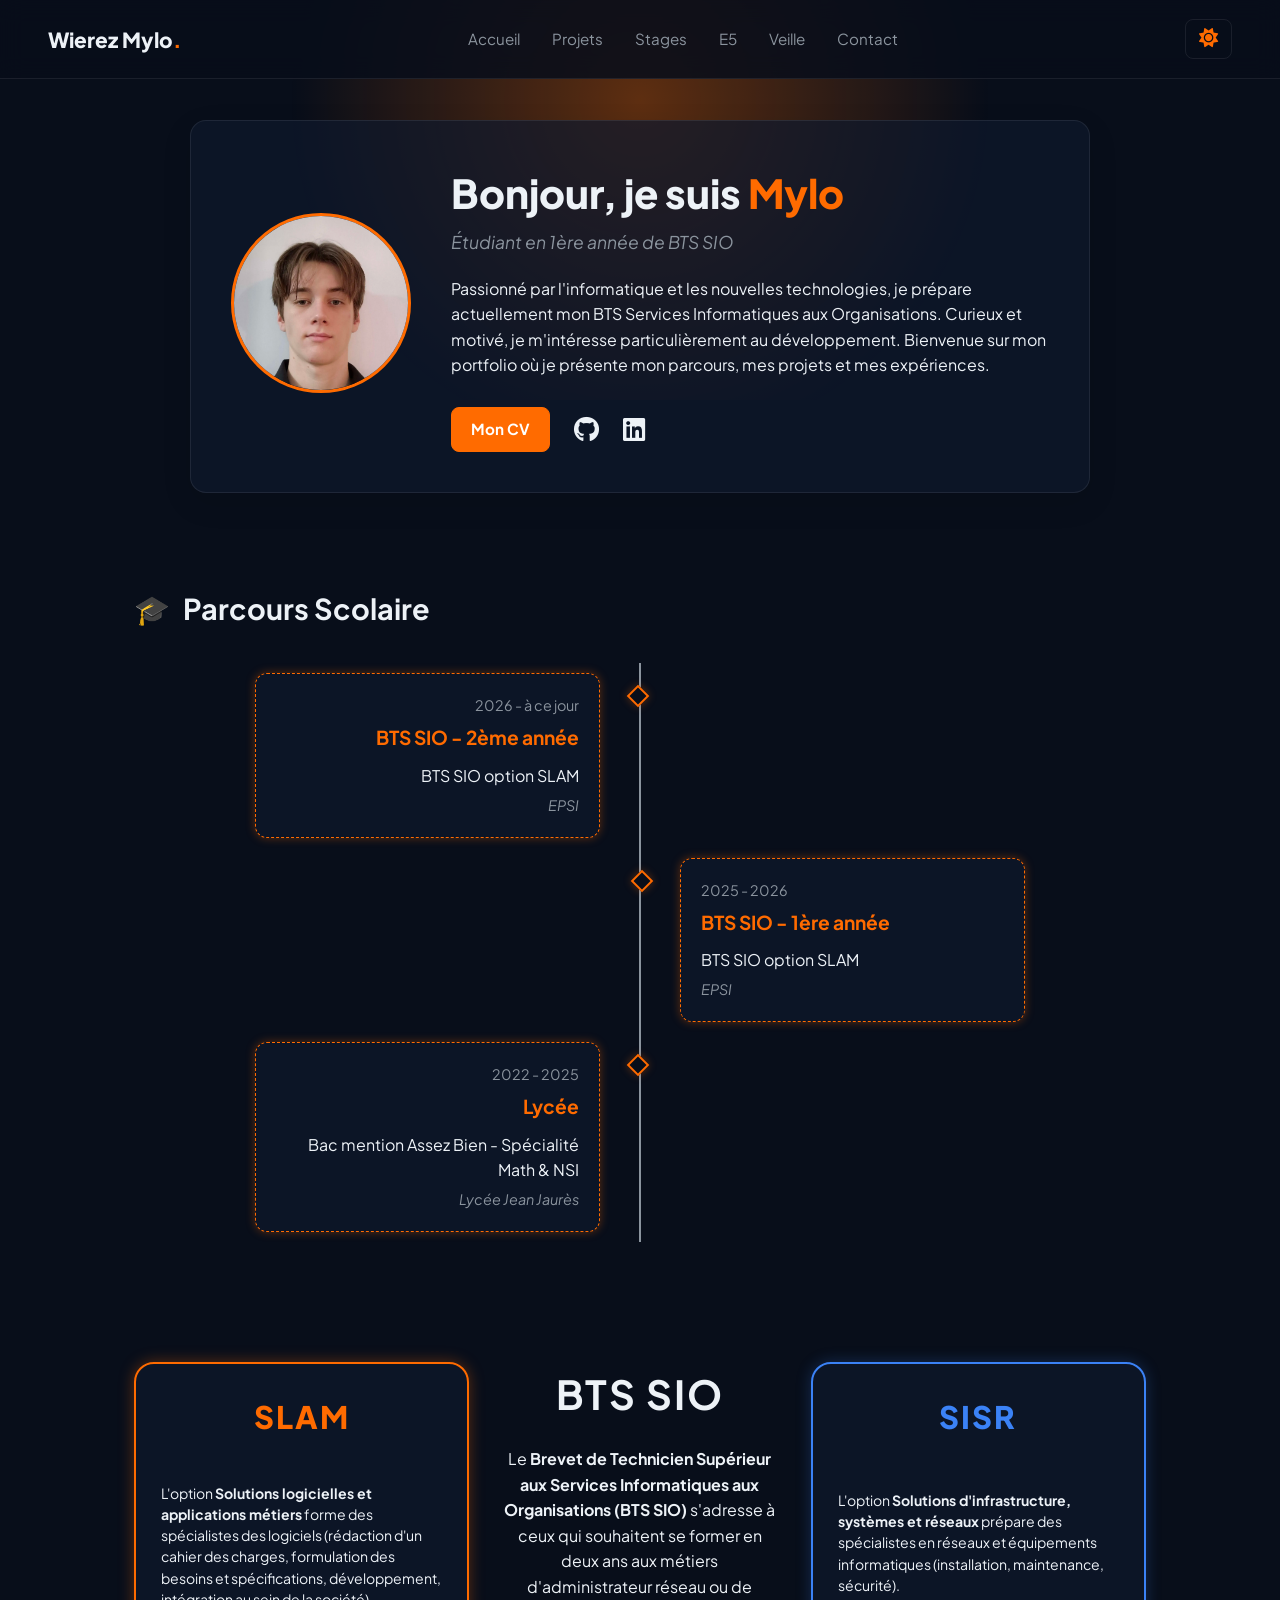
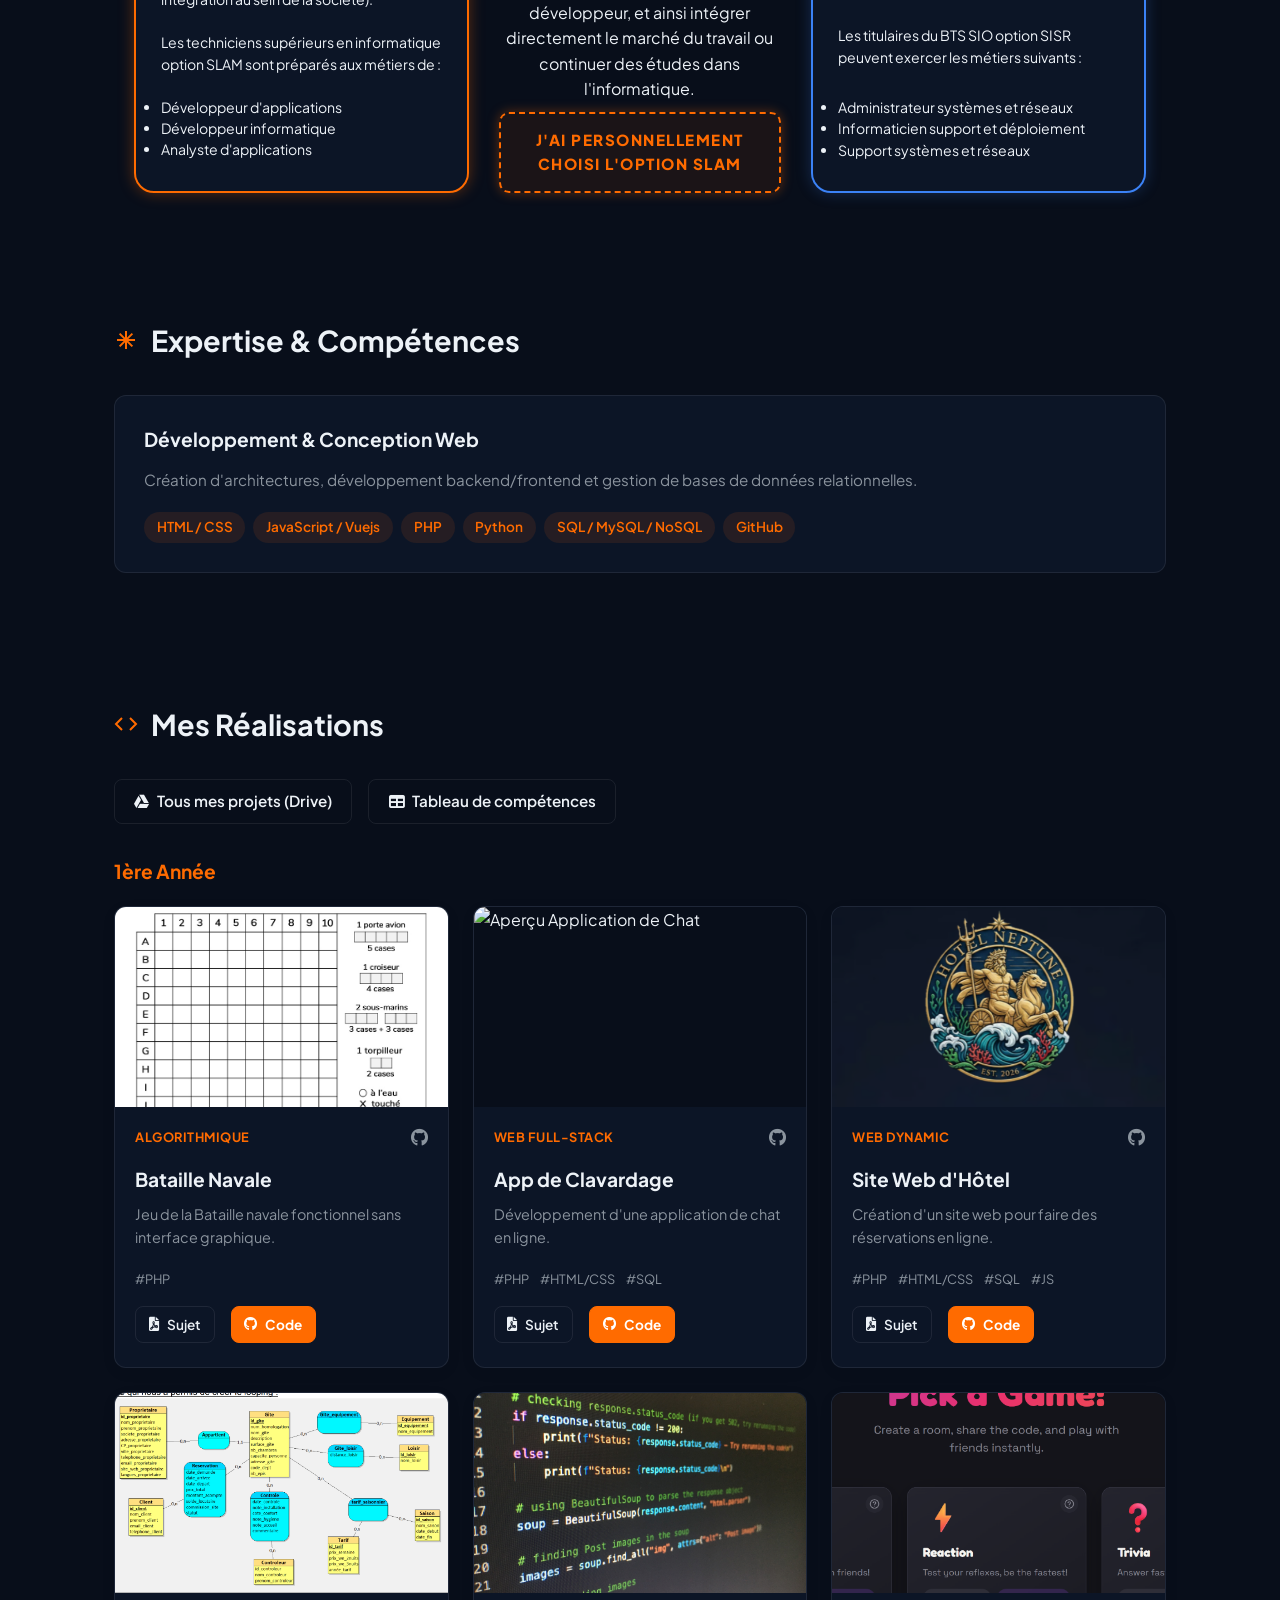
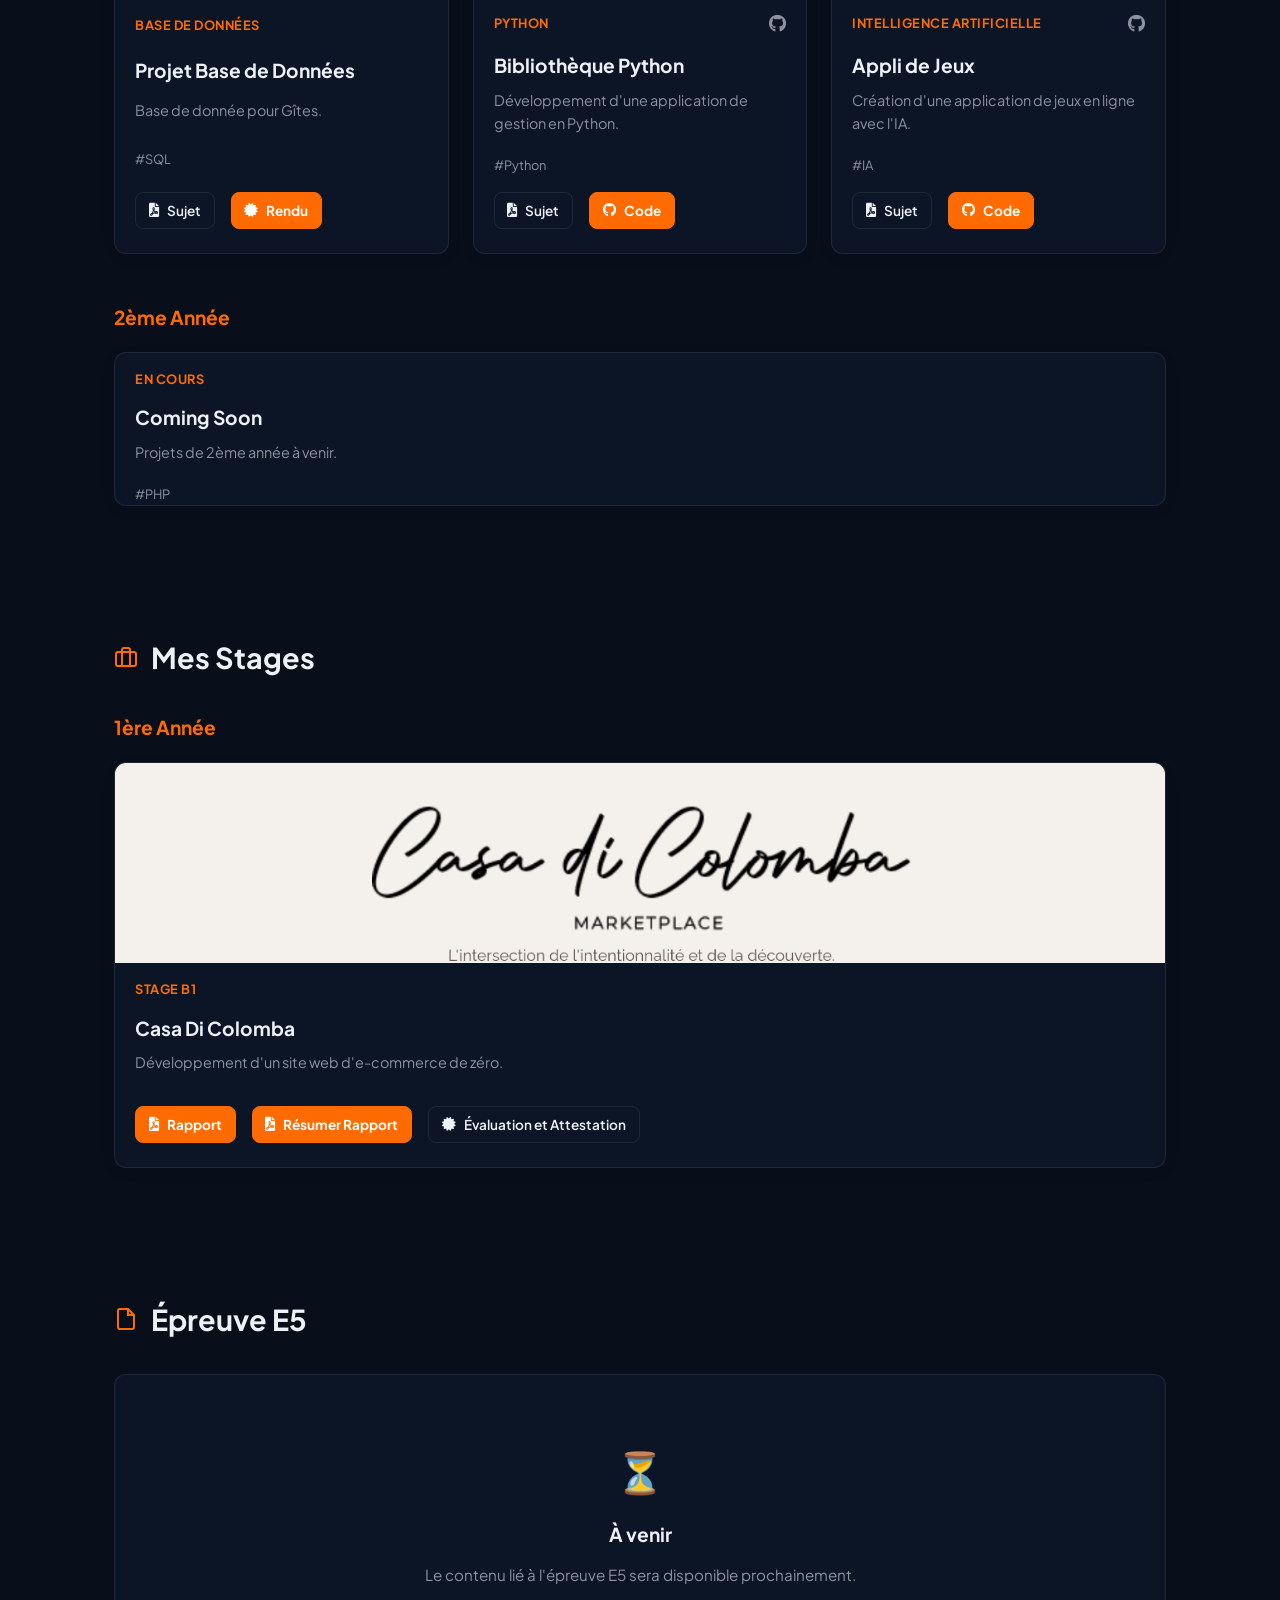
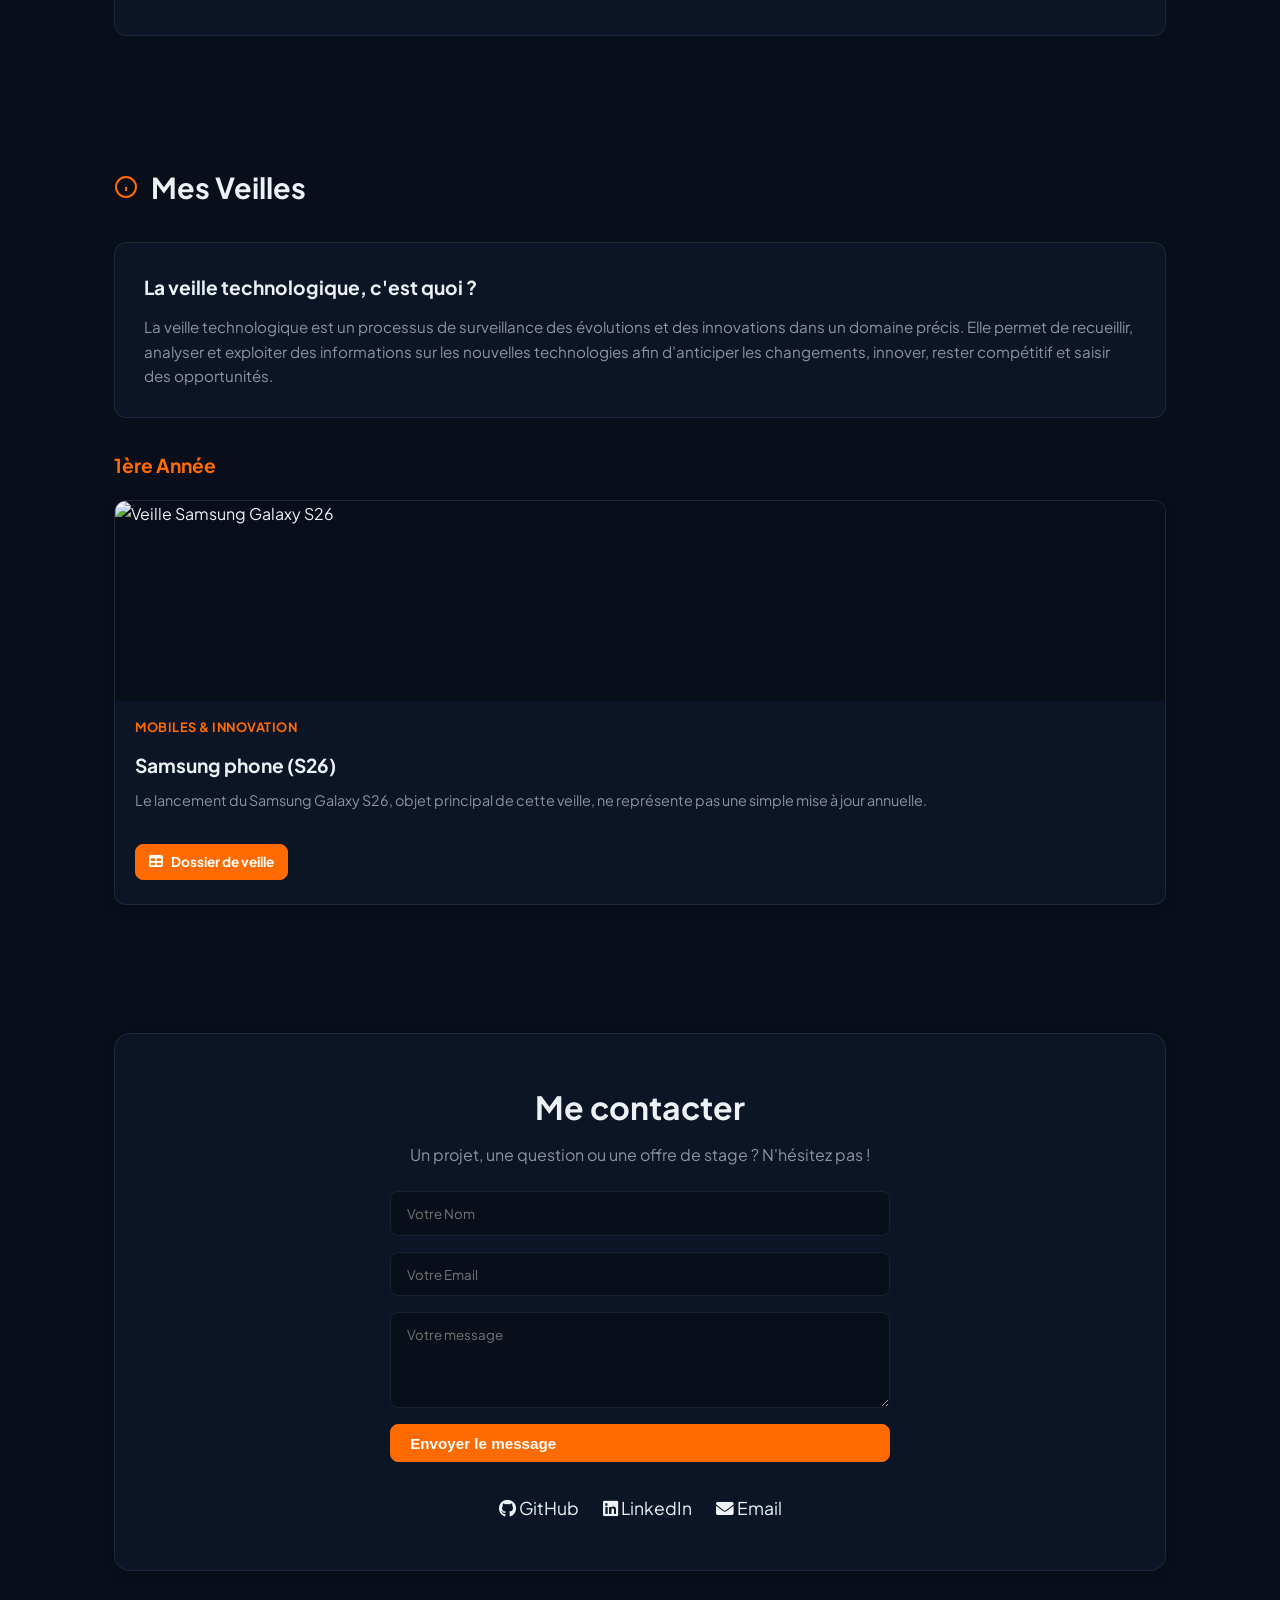
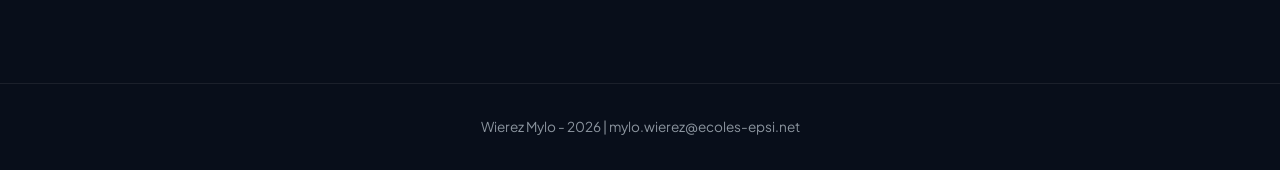
==== commit 0ad3348b: "mode sombre/clair" ====
--- a/index.html
+++ b/index.html
@@ -28,12 +28,25 @@
 <!-- En-tête / Navigation -->
 <header class="navbar">
     <div class="logo">Wierez Mylo<span>.</span></div>
-    <nav class="nav-links">
+
+    <div class="nav-actions">
+        <!-- Bouton de bascule Mode Sombre / Clair -->
+        <button id="theme-toggle" class="theme-btn" aria-label="Changer de thème">
+            <i class="fas fa-sun"></i>
+        </button>
+
+        <!-- Bouton Hamburger pour Mobile -->
+        <button class="mobile-toggle" id="mobile-toggle" aria-label="Menu Mobile">
+            <i class="fas fa-bars"></i>
+        </button>
+    </div>
+
+    <nav class="nav-links" id="nav-links">
         <a href="#accueil">Accueil</a>
         <a href="#projets">Projets</a>
         <a href="#stages">Stages</a>
+        <a href="#e5">E5</a>
         <a href="#veille">Veille</a>
-        <a href="#e5">E5</a>
         <a href="#contact">Contact</a>
     </nav>
 </header>
@@ -374,6 +387,22 @@
         </div>
     </section>
 
+    <!-- Section Épreuve E5 -->
+    <section id="e5" class="section">
+        <h2 class="section-title">
+            <svg class="icon-sparkle" viewBox="0 0 24 24" fill="none" stroke="currentColor" stroke-width="2"><path d="M14 2H6a2 2 0 0 0-2 2v16a2 2 0 0 0 2 2h12a2 2 0 0 0 2-2V8z"/><polyline points="14 2 14 8 20 8"/></svg>
+            Épreuve E5
+        </h2>
+
+        <div class="bento-grid">
+            <div class="bento-card card-large card-e5">
+                <div class="card-icon card-icon-large">⏳</div>
+                <h3>À venir</h3>
+                <p>Le contenu lié à l'épreuve E5 sera disponible prochainement.</p>
+            </div>
+        </div>
+    </section>
+
     <!-- Section Veille Technologique -->
     <section id="veille" class="section">
         <h2 class="section-title">
@@ -412,21 +441,6 @@
         </div>
     </section>
 
-    <!-- Section Épreuve E5 -->
-    <section id="e5" class="section">
-        <h2 class="section-title">
-            <svg class="icon-sparkle" viewBox="0 0 24 24" fill="none" stroke="currentColor" stroke-width="2"><path d="M14 2H6a2 2 0 0 0-2 2v16a2 2 0 0 0 2 2h12a2 2 0 0 0 2-2V8z"/><polyline points="14 2 14 8 20 8"/></svg>
-            Épreuve E5
-        </h2>
-
-        <div class="bento-grid">
-            <div class="bento-card card-large card-e5">
-                <div class="card-icon card-icon-large">⏳</div>
-                <h3>À venir</h3>
-                <p>Le contenu lié à l'épreuve E5 sera disponible prochainement.</p>
-            </div>
-        </div>
-    </section>
 
     <!-- Section Contact -->
     <section id="contact" class="section contact-section">
@@ -470,5 +484,28 @@
     });
 </script>
 
+<script>
+    const mobileToggle = document.getElementById('mobile-toggle');
+    const navLinks = document.getElementById('nav-links');
+
+    mobileToggle.addEventListener('click', () => {
+        navLinks.classList.toggle('active');
+        const icon = mobileToggle.querySelector('i');
+        icon.classList.toggle('fa-bars');
+        icon.classList.toggle('fa-times');
+    });
+
+    // Ferme le menu lorsqu'on clique sur un lien
+    document.querySelectorAll('.nav-links a').forEach(link => {
+        link.addEventListener('click', () => {
+            navLinks.classList.remove('active');
+            const icon = mobileToggle.querySelector('i');
+            icon.classList.add('fa-bars');
+            icon.classList.remove('fa-times');
+        });
+    });
+</script>
+<script src="script.js"></script>
+
 </body>
 </html>
--- a/style.css
+++ b/style.css
@@ -1,4 +1,36 @@
-/* RESET & BASE */
+/* ==========================================
+   1. VARIABLES DE COULEURS (PAR DÉFAUT : DARK MODE)
+   ========================================== */
+:root {
+    --bg-main: #080e1a;            /* Bleu nuit profond */
+    --bg-card: rgba(15, 25, 45, 0.7);
+    --accent-primary: #ff6b00;     /* Orange Électrique */
+    --accent-secondary: #3b82f6;   /* Bleu Roi */
+    --accent-glow: rgba(255, 107, 0, 0.35);
+    --text-main: #edf2f7;
+    --text-muted: #8b949e;
+    --navbar-bg: rgba(8, 14, 26, 0.85);
+    --border-color: rgba(255, 255, 255, 0.08);
+}
+
+/* ==========================================
+   2. LIGHT MODE (MODE CLAIR)
+   ========================================== */
+body.light-theme {
+    --bg-main: #e6eaed;            /* Fond très clair */
+    --bg-card: #ffffff;            /* Cartes blanches */
+    --accent-primary: #ea580c;     /* Orange vif lisible */
+    --accent-secondary: #2563eb;   /* Bleu Roi */
+    --accent-glow: rgba(234, 88, 12, 0.2);
+    --text-main: #0f172a;          /* Texte foncé */
+    --text-muted: #64748b;        /* Texte secondaire */
+    --navbar-bg: rgba(248, 250, 252, 0.85);
+    --border-color: rgba(0, 0, 0, 0.1);
+}
+
+/* ==========================================
+   3. RESET & BASE
+   ========================================== */
 * {
     margin: 0;
     padding: 0;
@@ -6,11 +38,12 @@
 }
 
 body {
-    background-color: #0d1117;
-    color: #e6edf3;
+    background-color: var(--bg-main);
+    color: var(--text-main);
     font-family: 'Plus Jakarta Sans', sans-serif;
     line-height: 1.6;
     overflow-x: hidden;
+    transition: background-color 0.3s ease, color 0.3s ease;
 }
 
 a {
@@ -18,7 +51,50 @@
     text-decoration: none;
 }
 
-/* BACKGROUND GLOW */
+main {
+    max-width: 1100px;
+    margin: 0 auto;
+    padding: 0 1.5rem;
+}
+
+.section {
+    padding: 4rem 0;
+}
+
+.section-title {
+    font-size: 1.8rem;
+    font-weight: 700;
+    display: flex;
+    align-items: center;
+    gap: 0.8rem;
+    margin-bottom: 2rem;
+    color: var(--text-main);
+}
+
+.icon-sparkle, .icon-code {
+    width: 24px;
+    height: 24px;
+    stroke: var(--accent-primary);
+}
+
+.subtitle-year {
+    font-size: 1.2rem;
+    color: var(--accent-primary);
+    margin-bottom: 1.2rem;
+    font-weight: 700;
+}
+
+.section-spacer {
+    margin-top: 3rem;
+}
+
+.section-spacer-bottom {
+    margin-bottom: 2rem;
+}
+
+/* ==========================================
+   4. BACKGROUND GLOW & NAVBAR
+   ========================================== */
 .glow-bg {
     position: fixed;
     top: -200px;
@@ -26,12 +102,11 @@
     transform: translateX(-50%);
     width: 800px;
     height: 600px;
-    background: radial-gradient(circle, rgba(0, 198, 189, 0.15) 0%, rgba(13, 17, 23, 0) 70%);
+    background: radial-gradient(circle, var(--accent-glow) 0%, rgba(0, 0, 0, 0) 70%);
     z-index: -1;
     pointer-events: none;
 }
 
-/* NAVBAR */
 .navbar {
     position: fixed;
     top: 0;
@@ -40,19 +115,43 @@
     justify-content: space-between;
     align-items: center;
     padding: 1.2rem 3rem;
-    background: rgba(13, 17, 23, 0.8);
+    background: var(--navbar-bg);
     backdrop-filter: blur(12px);
     z-index: 1000;
-    border-bottom: 1px solid rgba(255, 255, 255, 0.05);
+    border-bottom: 1px solid var(--border-color);
 }
 
 .navbar .logo {
     font-size: 1.3rem;
     font-weight: 800;
+    color: var(--text-main);
 }
 
 .navbar .logo span {
-    color: #00c6bd;
+    color: var(--accent-primary);
+}
+
+.nav-actions {
+    display: flex;
+    align-items: center;
+    gap: 1rem;
+}
+
+/* Style du bouton de thème */
+.theme-btn {
+    background: transparent;
+    border: 1px solid var(--border-color);
+    color: var(--accent-primary);
+    font-size: 1.2rem;
+    padding: 0.5rem 0.8rem;
+    border-radius: 8px;
+    cursor: pointer;
+    transition: all 0.3s ease;
+}
+
+.theme-btn:hover {
+    background: rgba(255, 107, 0, 0.1);
+    transform: scale(1.05);
 }
 
 .nav-links {
@@ -62,56 +161,21 @@
 
 .nav-links a {
     font-size: 0.95rem;
-    color: #8b949e;
+    color: var(--text-muted);
     transition: color 0.3s ease;
 }
 
 .nav-links a:hover {
-    color: #00c6bd;
-}
-
-/* SECTIONS & TITRES */
-main {
-    max-width: 1100px;
-    margin: 0 auto;
-    padding: 0 1.5rem;
-}
-
-.section {
-    padding: 4rem 0;
-}
-
-.section-title {
-    font-size: 1.8rem;
-    font-weight: 700;
-    display: flex;
-    align-items: center;
-    gap: 0.8rem;
-    margin-bottom: 2rem;
-}
-
-.icon-sparkle, .icon-code {
-    width: 24px;
-    height: 24px;
-    stroke: #00c6bd;
-}
-
-.subtitle-year {
-    font-size: 1.2rem;
-    color: #00c6bd;
-    margin-bottom: 1.2rem;
-    font-weight: 700;
-}
-
-.section-spacer {
-    margin-top: 3rem;
-}
-
-.section-spacer-bottom {
-    margin-bottom: 2rem;
-}
-
-/* CARTE DE PRÉSENTATION (HERO) */
+    color: var(--accent-primary);
+}
+
+.mobile-toggle {
+    display: none;
+}
+
+/* ==========================================
+   5. HERO / PRESENTATION
+   ========================================== */
 .hero-presentation {
     padding-top: 120px;
     padding-bottom: 2rem;
@@ -120,8 +184,8 @@
 }
 
 .presentation-card {
-    background: #161b22;
-    border: 1px solid rgba(255, 255, 255, 0.1);
+    background: var(--bg-card);
+    border: 1px solid var(--border-color);
     border-radius: 16px;
     padding: 2.5rem;
     max-width: 900px;
@@ -129,7 +193,7 @@
     display: flex;
     align-items: center;
     gap: 2.5rem;
-    box-shadow: 0 10px 30px rgba(0, 0, 0, 0.5);
+    box-shadow: 0 10px 30px rgba(0, 0, 0, 0.1);
 }
 
 .profile-avatar img {
@@ -137,7 +201,7 @@
     height: 180px;
     border-radius: 50%;
     object-fit: cover;
-    border: 3px solid #00c6bd;
+    border: 3px solid var(--accent-primary);
     flex-shrink: 0;
 }
 
@@ -145,22 +209,22 @@
     font-size: 2.5rem;
     font-weight: 800;
     margin-bottom: 0.2rem;
-    color: #fff;
+    color: var(--text-main);
 }
 
 .profile-info h1 span {
-    color: #00c6bd;
+    color: var(--accent-primary);
 }
 
 .profile-info .subtitle {
     font-style: italic;
-    color: #8b949e;
+    color: var(--text-muted);
     margin-bottom: 1.2rem;
     font-size: 1.1rem;
 }
 
 .profile-info .description {
-    color: #c9d1d9;
+    color: var(--text-main);
     line-height: 1.6;
     margin-bottom: 1.8rem;
     font-size: 1rem;
@@ -174,17 +238,19 @@
 }
 
 .hero-buttons .social-icon {
-    color: #fff;
+    color: var(--text-main);
     font-size: 1.6rem;
     margin-left: 0.5rem;
     transition: color 0.3s ease;
 }
 
 .hero-buttons .social-icon:hover {
-    color: #00c6bd;
-}
-
-/* BOUTONS */
+    color: var(--accent-primary);
+}
+
+/* ==========================================
+   6. BOUTONS GENERAUX
+   ========================================== */
 .btn {
     padding: 0.6rem 1.2rem;
     border-radius: 8px;
@@ -198,27 +264,27 @@
 }
 
 .btn-teal {
-    background-color: #00c6bd;
-    color: #0d1117;
-    border: 1px solid #00c6bd;
+    background-color: var(--accent-primary);
+    color: #ffffff;
+    border: 1px solid var(--accent-primary);
     font-weight: 700;
 }
 
 .btn-teal:hover {
-    background-color: #00a39c;
-    border-color: #00a39c;
+    opacity: 0.9;
+    box-shadow: 0 0 15px var(--accent-glow);
 }
 
 .btn-secondary {
     background: transparent;
-    border: 1px solid rgba(255, 255, 255, 0.2);
-    color: #fff;
+    border: 1px solid var(--border-color);
+    color: var(--text-main);
 }
 
 .btn-secondary:hover {
-    background: rgba(255, 255, 255, 0.05);
-    border-color: #00c6bd;
-    color: #00c6bd;
+    background: rgba(0, 0, 0, 0.05);
+    border-color: var(--accent-primary);
+    color: var(--accent-primary);
 }
 
 .btn-sm {
@@ -226,278 +292,44 @@
     font-size: 0.85rem;
 }
 
-/* BENTO GRID */
-.bento-grid {
-    display: grid;
-    grid-template-columns: repeat(auto-fit, minmax(300px, 1fr));
-    gap: 1.5rem;
-}
-
-.bento-card {
-    background: #161b22;
-    border: 1px solid rgba(255, 255, 255, 0.08);
-    border-radius: 12px;
-    padding: 1.8rem;
-}
-
-.card-large {
-    grid-column: span 1;
-}
-
-.bento-card h3 {
-    font-size: 1.2rem;
-    margin-bottom: 0.8rem;
-}
-
-.bento-card p {
-    color: #8b949e;
-    font-size: 0.95rem;
-}
-
-.skills-tags {
-    display: flex;
-    flex-wrap: wrap;
-    gap: 0.5rem;
-    margin-top: 1.2rem;
-}
-
-.tag {
-    background: rgba(0, 198, 189, 0.1);
-    color: #00c6bd;
-    padding: 0.3rem 0.8rem;
-    border-radius: 20px;
-    font-size: 0.85rem;
-}
-
-.card-icon {
-    font-size: 2rem;
-    margin-top: 1rem;
-}
-
-.card-e5 {
+/* ==========================================
+   7. PARCOURS SCOLAIRE & TIMELINE
+   ========================================== */
+.parcours-section {
+    background-color: transparent;
+    color: var(--text-main);
+    padding: 60px 20px;
+    width: 100%;
+    max-width: 1200px;
+    margin: 0 auto;
+    box-sizing: border-box;
+}
+
+.title-parcours {
+    font-size: 2.5em;
+    color: var(--text-main);
     text-align: center;
-    padding: 3rem 1.5rem;
-}
-
-.card-icon-large {
-    font-size: 2.5rem;
-    margin-bottom: 1rem;
-}
-
-/* GRILLE PROJETS */
-.global-project-links {
-    margin-bottom: 2rem;
-}
-
-.projects-grid {
-    display: grid;
-    grid-template-columns: repeat(auto-fit, minmax(320px, 1fr));
-    gap: 1.5rem;
-}
-
-.project-card {
-    background: #161b22;
-    border: 1px solid rgba(255, 255, 255, 0.08);
-    border-radius: 12px;
-    padding: 1.5rem;
-    display: flex;
-    flex-direction: column;
-    justify-content: space-between;
-    overflow: hidden;
-}
-
-.project-image {
-    width: calc(100% + 3rem);
-    height: 180px;
-    margin: -1.5rem -1.5rem 1rem -1.5rem;
-    overflow: hidden;
-    background: #0d1117;
-}
-
-.project-image img {
-    width: 100%;
-    height: 100%;
-    object-fit: cover;
-    transition: transform 0.3s ease;
-}
-
-.project-card:hover .project-image img {
-    transform: scale(1.05);
-}
-
-.project-header {
-    display: flex;
-    justify-content: space-between;
-    align-items: center;
-    margin-bottom: 0.8rem;
-}
-
-.project-category {
-    font-size: 0.8rem;
-    color: #00c6bd;
-    text-transform: uppercase;
-    letter-spacing: 0.5px;
-    font-weight: 700;
-}
-
-.project-links a {
-    color: #8b949e;
-    font-size: 1.1rem;
-}
-
-.project-links a:hover {
-    color: #fff;
-}
-
-.project-title {
-    font-size: 1.2rem;
-    margin-bottom: 0.5rem;
-}
-
-.project-description {
-    color: #8b949e;
-    font-size: 0.9rem;
-    margin-bottom: 1rem;
-}
-
-.project-tags span {
-    color: #8b949e;
-    font-size: 0.8rem;
-    margin-right: 0.5rem;
-}
-
-.card-actions {
-    margin-top: 1rem;
-}
-
-/* CONTACT */
-.contact-section {
-    text-align: center;
-}
-
-.contact-box {
-    background: #161b22;
-    border: 1px solid rgba(255, 255, 255, 0.08);
-    border-radius: 16px;
-    padding: 3rem 2rem;
-}
-
-.contact-box h2 {
-    font-size: 2rem;
-    margin-bottom: 0.5rem;
-}
-
-.contact-box p {
-    color: #8b949e;
-}
-
-.contact-form {
-    display: flex;
-    flex-direction: column;
-    gap: 1rem;
-    max-width: 500px;
-    margin: 1.5rem auto 0 auto;
-}
-
-.contact-form input,
-.contact-form textarea {
-    padding: 0.8rem 1rem;
-    border-radius: 8px;
-    border: 1px solid rgba(255, 255, 255, 0.1);
-    background: rgba(255, 255, 255, 0.05);
-    color: #fff;
-    font-family: inherit;
-    resize: vertical; /* Permet le redimensionnement uniquement vers le bas */
-}
-
-.contact-form input:focus,
-.contact-form textarea:focus {
-    outline: 1px solid #00c6bd;
-}
-
-.footer-socials {
-    display: flex;
-    justify-content: center;
-    gap: 1.5rem;
-    margin-top: 2rem;
-}
-
-.footer-socials a {
-    color: #fff;
-    font-size: 1.1rem;
-}
-
-.footer-socials a:hover {
-    color: #00c6bd;
-}
-
-/* FOOTER */
-footer {
-    text-align: center;
-    padding: 2rem;
-    color: #8b949e;
-    font-size: 0.85rem;
-    border-top: 1px solid rgba(255, 255, 255, 0.05);
-    margin-top: 3rem;
-}
-
-/* RESPONSIVE */
-@media (max-width: 768px) {
-    .navbar {
-        padding: 1rem 1.5rem;
-    }
-    .nav-links {
-        gap: 1rem;
-        font-size: 0.85rem;
-    }
-    .presentation-card {
-        flex-direction: column;
-        text-align: center;
-        padding: 1.8rem;
-    }
-    .hero-buttons {
-        justify-content: center;
-    }
-}
-
-.project-image {
-    width: calc(100% + 3rem);
-    height: 300px; /* Augmenté pour voir une plus grande partie de l'image */
-    margin: -1.5rem -1.5rem 1rem -1.5rem;
-    overflow: hidden;
-    background: #0d1117;
-}
-
-.project-image img {
-    width: 100%;
-    height: 100%;
-    object-fit: cover;
-    object-position: left top; /* Calpe le cadrage sur le coin supérieur gauche pour afficher le texte de l'image */
-    transition: transform 0.3s ease;
-}
-
-.parcours-section {
-    background-color: #121212;
-    color: #ffffff;
-    padding: 40px;
-    text-align: center;
+    margin-top: 0;
+    margin-bottom: 40px;
+    letter-spacing: 2px;
+    font-weight: bold;
 }
 
 .timeline {
     position: relative;
-    max-width: 800px;
-    margin: 40px auto;
+    max-width: 850px;
+    margin: 0 auto;
 }
 
 .timeline::after {
     content: '';
     position: absolute;
-    width: 3px;
-    background-color: #ffffff;
+    width: 2px;
+    background-color: var(--text-muted);
     top: 0;
     bottom: 0;
     left: 50%;
-    margin-left: -1.5px;
+    margin-left: -1px;
 }
 
 .timeline-item {
@@ -507,218 +339,74 @@
     box-sizing: border-box;
 }
 
-.timeline-item.left { left: 0; text-align: right; }
-.timeline-item.right { left: 50%; text-align: left; }
+.timeline-item.left {
+    left: 0;
+    text-align: right;
+}
+
+.timeline-item.right {
+    left: 50%;
+    text-align: left;
+}
 
 .timeline-item::after {
     content: '';
     position: absolute;
-    width: 14px;
-    height: 14px;
-    right: -7px;
-    background-color: #121212;
-    border: 3px solid #00c8c8;
-    top: 15px;
+    width: 12px;
+    height: 12px;
+    right: -6px;
+    background-color: var(--bg-main);
+    border: 2px solid var(--accent-primary);
+    top: 25px;
     transform: rotate(45deg);
     z-index: 1;
-}
-
-.timeline-item.right::after { left: -7px; }
+    box-shadow: 0 0 8px var(--accent-glow);
+}
+
+.timeline-item.right::after {
+    left: -6px;
+}
 
 .content {
     padding: 20px;
-    background-color: #1e1e1e;
-    border: 1px dashed #00c8c8;
-    border-radius: 8px;
-}
-
-.content h3 { color: #00c8c8; margin-top: 5px; }
-.content .school { font-style: italic; color: #aaa; }
-
+    background-color: var(--bg-card);
+    border: 1px dashed var(--accent-primary);
+    border-radius: 12px;
+    box-shadow: 0 0 10px var(--accent-glow);
+}
+
+.content .date {
+    font-size: 0.9em;
+    color: var(--text-muted);
+    display: block;
+    margin-bottom: 5px;
+}
+
+.content .item-title {
+    color: var(--accent-primary);
+    font-size: 1.2em;
+    margin: 5px 0 10px 0;
+    font-weight: 700;
+}
+
+.content .school {
+    font-style: italic;
+    color: var(--text-muted);
+    margin-top: 5px;
+    font-size: 0.9em;
+}
+
+/* ==========================================
+   8. SECTION BTS SIO
+   ========================================== */
 .bts-sio-section {
     display: flex;
-    flex-direction: row; /* Forcer le sens horizontal */
-    align-items: center; /* Aligner verticalement au centre */
-    justify-content: center; /* Centrer horizontalement */
-    gap: 20px;
-    background-color: #0b0d12;
-    color: #e0e0e0;
-    padding: 60px 20px;
-    width: 100%;
-    max-width: 1200px; /* Limiter la largeur maximale si besoin */
-    margin: 0 auto;
-    box-sizing: border-box;
-    flex-wrap: nowrap; /* EMPÊCHE le retour à la ligne (évite que SISR glisse en dessous) */
-}
-
-/* Éléments enfants : SLAM, BTS SIO et SISR */
-.card-slam,
-.bts-info,
-.card-sisr {
-    flex: 1 1 0; /* Assure que les 3 colonnes occupent la même largeur */
-    min-width: 0; /* Permet la réduction sur petits écrans sans casser le layout */
-}
-
-/* Styles des cartes SLAM et SISR */
-.card {
-    background-color: #12151e;
-    border-radius: 20px;
-    padding: 25px 20px;
-    box-sizing: border-box;
-    font-size: 0.85em;
-    line-height: 1.5;
-}
-
-/* Bordures & Ombres Néon */
-.card-slam {
-    border: 2px solid #00d2ff;
-    box-shadow: 0 0 15px rgba(0, 210, 255, 0.4);
-}
-
-.card-sisr {
-    border: 2px solid #a855f7;
-    box-shadow: 0 0 15px rgba(168, 85, 247, 0.3);
-}
-
-/* Bloc central BTS SIO */
-.bts-info {
-    text-align: center;
-    padding: 0 10px;
-}
-
-/* Responsive : autoriser le passage à la verticale SEULEMENT sur mobile */
-@media (max-width: 850px) {
-    .bts-sio-section {
-        flex-direction: column; /* Sur très petit écran, ils s'empilent proprement */
-        flex-wrap: wrap;
-    }
-
-    .card-slam,
-    .bts-info,
-    .card-sisr {
-        width: 100%;
-    }
-}
-.bts-sio-section {
-    display: flex;
     flex-direction: row;
-    align-items: center;
+    align-items: stretch;
     justify-content: center;
     gap: 20px;
-    background-color: #0b0d12;
-    color: #e0e0e0;
-    padding: 60px 20px;
-    width: 100%;
-    max-width: 1200px;
-    margin: 0 auto;
-    box-sizing: border-box;
-    flex-wrap: nowrap; /* Conserve l'alignement strict sur une seule ligne */
-}
-
-.card-slam,
-.bts-info,
-.card-sisr {
-    flex: 1 1 0;
-    min-width: 0;
-}
-
-/* CARTES SLAM & SISR */
-.card {
-    background-color: #12151e;
-    border-radius: 20px;
-    padding: 30px 25px;
-    box-sizing: border-box;
-    font-size: 0.88em;
-    line-height: 1.5;
-}
-
-/* TITRES DES BOÎTES PLUS GROS ET EN COULEUR */
-.title-slam {
-    font-size: 2.2em; /* Taille plus grosse */
-    color: #00d2ff;   /* Bleu Cyan */
-    text-align: center;
-    margin-top: 0;
-    margin-bottom: 20px;
-    font-weight: 800;
-    letter-spacing: 2px;
-    text-shadow: 0 0 10px rgba(0, 210, 255, 0.4);
-}
-
-.title-sisr {
-    font-size: 2.2em; /* Taille plus grosse */
-    color: #a855f7;   /* Violet Neon */
-    text-align: center;
-    margin-top: 0;
-    margin-bottom: 20px;
-    font-weight: 800;
-    letter-spacing: 2px;
-    text-shadow: 0 0 10px rgba(168, 85, 247, 0.4);
-}
-
-.title-bts {
-    font-size: 2.5em;
-    color: #ffffff;
-    text-align: center;
-    margin-top: 0;
-    margin-bottom: 20px;
-    letter-spacing: 2px;
-}
-
-/* BORDURES & OMBRES */
-.card-slam {
-    border: 2px solid #00d2ff;
-    box-shadow: 0 0 15px rgba(0, 210, 255, 0.4);
-}
-
-.card-sisr {
-    border: 2px solid #a855f7;
-    box-shadow: 0 0 15px rgba(168, 85, 247, 0.3);
-}
-
-/* BLOC CENTRAL & PHRASE DU BAS COLORÉE */
-.bts-info {
-    text-align: center;
-    padding: 0 10px;
-}
-
-.badge-option {
-    color: #00d2ff; /* Couleur vive */
-    font-weight: 800;
-    font-size: 0.95em;
-    letter-spacing: 1.5px;
-    text-transform: uppercase;
-    border: 2px dashed #00d2ff;
-    padding: 14px 18px;
-    border-radius: 10px;
-    background-color: rgba(0, 210, 255, 0.08);
-    box-shadow: 0 0 12px rgba(0, 210, 255, 0.2);
-    display: inline-block;
-    margin-top: 10px;
-}
-
-/* RESPONSIVE MOBILE SEULEMENT */
-@media (max-width: 850px) {
-    .bts-sio-section {
-        flex-direction: column;
-        flex-wrap: wrap;
-    }
-
-    .card-slam,
-    .bts-info,
-    .card-sisr {
-        width: 100%;
-    }
-}
-
-
-.bts-sio-section {
-    display: flex;
-    flex-direction: row;
-    align-items: stretch; /* FORCE TOUTES LES CARTES À AVOIR LA MÊME HAUTEUR */
-    justify-content: center;
-    gap: 20px;
-    background-color: #0b0d12;
-    color: #e0e0e0;
+    background-color: transparent;
+    color: var(--text-main);
     padding: 60px 20px;
     width: 100%;
     max-width: 1200px;
@@ -734,306 +422,51 @@
     min-width: 0;
 }
 
-/* CARTES SLAM & SISR */
 .card {
-    background-color: #12151e;
+    background-color: var(--bg-card);
     border-radius: 20px;
     padding: 30px 25px;
     box-sizing: border-box;
     font-size: 0.88em;
     line-height: 1.5;
-    display: flex; /* Permet d'étirer proprement le contenu */
+    display: flex;
     flex-direction: column;
-    justify-content: space-between; /* Distribue l'espace pour que le bas s'aligne */
-}
-
-/* TITRES DES BOÎTES */
+    justify-content: space-between;
+}
+
+.card-slam {
+    border: 2px solid var(--accent-primary);
+    box-shadow: 0 0 15px var(--accent-glow);
+}
+
+.card-sisr {
+    border: 2px solid var(--accent-secondary);
+    box-shadow: 0 0 15px rgba(59, 130, 246, 0.25);
+}
+
 .title-slam {
     font-size: 2.2em;
-    color: #00d2ff;
+    color: var(--accent-primary);
     text-align: center;
     margin-top: 0;
     margin-bottom: 20px;
     font-weight: 800;
     letter-spacing: 2px;
-    text-shadow: 0 0 10px rgba(0, 210, 255, 0.4);
 }
 
 .title-sisr {
     font-size: 2.2em;
-    color: #a855f7;
+    color: var(--accent-secondary);
     text-align: center;
     margin-top: 0;
     margin-bottom: 20px;
     font-weight: 800;
     letter-spacing: 2px;
-    text-shadow: 0 0 10px rgba(168, 85, 247, 0.4);
 }
 
 .title-bts {
     font-size: 2.5em;
-    color: #ffffff;
-    text-align: center;
-    margin-top: 0;
-    margin-bottom: 20px;
-    letter-spacing: 2px;
-}
-
-/* BORDURES & OMBRES */
-.card-slam {
-    border: 2px solid #00d2ff;
-    box-shadow: 0 0 15px rgba(0, 210, 255, 0.4);
-}
-
-.card-sisr {
-    border: 2px solid #a855f7;
-    box-shadow: 0 0 15px rgba(168, 85, 247, 0.3);
-}
-
-/* BLOC CENTRAL & PHRASE DU BAS */
-.bts-info {
-    text-align: center;
-    padding: 0 10px;
-    display: flex;
-    flex-direction: column;
-    justify-content: center;
-    align-items: center;
-}
-
-.badge-option {
-    color: #00d2ff;
-    font-weight: 800;
-    font-size: 0.95em;
-    letter-spacing: 1.5px;
-    text-transform: uppercase;
-    border: 2px dashed #00d2ff;
-    padding: 14px 18px;
-    border-radius: 10px;
-    background-color: rgba(0, 210, 255, 0.08);
-    box-shadow: 0 0 12px rgba(0, 210, 255, 0.2);
-    display: inline-block;
-    margin-top: 10px;
-}
-
-/* RESPONSIVE MOBILE */
-@media (max-width: 850px) {
-    .bts-sio-section {
-        flex-direction: column;
-        flex-wrap: wrap;
-    }
-
-    .card-slam,
-    .bts-info,
-    .card-sisr {
-        width: 100%;
-    }
-}
-
-/* SECTION SANS FOND SOMBRE RAGOUTANT */
-.parcours-section {
-    background-color: transparent; /* Supprime le fond noir */
-    color: #e0e0e0;
-    padding: 60px 20px;
-    width: 100%;
-    max-width: 1200px;
-    margin: 0 auto;
-    box-sizing: border-box;
-}
-
-/* TITRE DU PARCOURS IDENTIQUE AU TITRE BTS SIO */
-.title-parcours {
-    font-size: 2.5em;
-    color: #ffffff;
-    text-align: center;
-    margin-top: 0;
-    margin-bottom: 40px;
-    letter-spacing: 2px;
-    font-weight: bold;
-}
-
-/* TIMELINE CONTAINER */
-.timeline {
-    position: relative;
-    max-width: 850px;
-    margin: 0 auto;
-}
-
-/* LIGNE CENTRALE VERTICALE */
-.timeline::after {
-    content: '';
-    position: absolute;
-    width: 2px;
-    background-color: #ffffff;
-    top: 0;
-    bottom: 0;
-    left: 50%;
-    margin-left: -1px;
-}
-
-/* ÉLÉMENTS DE LA TIMELINE */
-.timeline-item {
-    padding: 10px 40px;
-    position: relative;
-    width: 50%;
-    box-sizing: border-box;
-}
-
-.timeline-item.left {
-    left: 0;
-    text-align: right;
-}
-
-.timeline-item.right {
-    left: 50%;
-    text-align: left;
-}
-
-/* LOSANGES CYAN DU MILIEU */
-.timeline-item::after {
-    content: '';
-    position: absolute;
-    width: 12px;
-    height: 12px;
-    right: -6px;
-    background-color: #0b0d12; /* Assorti à votre fond global */
-    border: 2px solid #00d2ff;
-    top: 25px;
-    transform: rotate(45deg);
-    z-index: 1;
-    box-shadow: 0 0 8px rgba(0, 210, 255, 0.8);
-}
-
-.timeline-item.right::after {
-    left: -6px;
-}
-
-/* CONTENU DES BOÎTES (TRANSPARENT + BORDURE TIRETÉE CYAN) */
-.content {
-    padding: 20px;
-    background-color: rgba(18, 21, 30, 0.6); /* Fond très léger et moderne au lieu de noir mat */
-    border: 1px dashed #00d2ff;
-    border-radius: 12px;
-    box-shadow: 0 0 10px rgba(0, 210, 255, 0.15);
-}
-
-.date {
-    font-size: 0.9em;
-    color: #a0a0a0;
-    display: block;
-    margin-bottom: 5px;
-}
-
-.item-title {
-    color: #00d2ff;
-    font-size: 1.2em;
-    margin: 5px 0 10px 0;
-    font-weight: 700;
-}
-
-.school {
-    font-style: italic;
-    color: #b0b0b0;
-    margin-top: 5px;
-    font-size: 0.9em;
-}
-
-/* RESPONSIVE MOBILE */
-@media (max-width: 768px) {
-    .timeline::after {
-        left: 20px;
-    }
-
-    .timeline-item {
-        width: 100%;
-        padding-left: 50px;
-        padding-right: 10px;
-    }
-
-    .timeline-item.left,
-    .timeline-item.right {
-        left: 0;
-        text-align: left;
-    }
-
-    .timeline-item::after {
-        left: 14px;
-    }
-}
-
-/* SECTION PRINCIPALE SANS BACKGROUND SOMBRE */
-.bts-sio-section {
-    display: flex;
-    flex-direction: row;
-    align-items: stretch; /* Conserve la même hauteur pour SLAM et SISR */
-    justify-content: center;
-    gap: 20px;
-    background-color: transparent; /* Supprime le fond sombre de la section */
-    color: #e0e0e0;
-    padding: 60px 20px;
-    width: 100%;
-    max-width: 1200px;
-    margin: 0 auto;
-    box-sizing: border-box;
-    flex-wrap: nowrap;
-}
-
-.card-slam,
-.bts-info,
-.card-sisr {
-    flex: 1 1 0;
-    min-width: 0;
-}
-
-/* CARTES SLAM & SISR (Fond subtil avec légère transparence) */
-.card {
-    background-color: rgba(18, 21, 30, 0.6); /* Transparence fluide au lieu du noir mat */
-    border-radius: 20px;
-    padding: 30px 25px;
-    box-sizing: border-box;
-    font-size: 0.88em;
-    line-height: 1.5;
-    display: flex;
-    flex-direction: column;
-    justify-content: space-between;
-}
-
-/* BORDURES & OMBRES NÉON (CONSERVÉES) */
-.card-slam {
-    border: 2px solid #00d2ff;
-    box-shadow: 0 0 15px rgba(0, 210, 255, 0.3);
-}
-
-.card-sisr {
-    border: 2px solid #a855f7;
-    box-shadow: 0 0 15px rgba(168, 85, 247, 0.25);
-}
-
-/* TITRES DES BOÎTES ET BLOC CENTRAL */
-.title-slam {
-    font-size: 2.2em;
-    color: #00d2ff;
-    text-align: center;
-    margin-top: 0;
-    margin-bottom: 20px;
-    font-weight: 800;
-    letter-spacing: 2px;
-    text-shadow: 0 0 10px rgba(0, 210, 255, 0.4);
-}
-
-.title-sisr {
-    font-size: 2.2em;
-    color: #a855f7;
-    text-align: center;
-    margin-top: 0;
-    margin-bottom: 20px;
-    font-weight: 800;
-    letter-spacing: 2px;
-    text-shadow: 0 0 10px rgba(168, 85, 247, 0.4);
-}
-
-.title-bts {
-    font-size: 2.5em;
-    color: #ffffff;
+    color: var(--text-main);
     text-align: center;
     margin-top: 0;
     margin-bottom: 20px;
@@ -1050,33 +483,430 @@
     align-items: center;
 }
 
-/* BADGE OPTION SLAM */
 .badge-option {
-    color: #00d2ff;
+    color: var(--accent-primary);
     font-weight: 800;
     font-size: 0.95em;
     letter-spacing: 1.5px;
     text-transform: uppercase;
-    border: 2px dashed #00d2ff;
+    border: 2px dashed var(--accent-primary);
     padding: 14px 18px;
     border-radius: 10px;
-    background-color: rgba(0, 210, 255, 0.08);
-    box-shadow: 0 0 12px rgba(0, 210, 255, 0.2);
+    background-color: rgba(255, 107, 0, 0.08);
+    box-shadow: 0 0 12px var(--accent-glow);
     display: inline-block;
     margin-top: 10px;
 }
 
-/* RESPONSIVE MOBILE */
-@media (max-width: 850px) {
+/* ==========================================
+   9. BENTO GRID & COMPETENCES
+   ========================================== */
+.bento-grid {
+    display: grid;
+    grid-template-columns: repeat(auto-fit, minmax(300px, 1fr));
+    gap: 1.5rem;
+}
+
+.bento-card {
+    background: var(--bg-card);
+    border: 1px solid var(--border-color);
+    border-radius: 12px;
+    padding: 1.8rem;
+}
+
+.card-large {
+    grid-column: span 1;
+}
+
+.bento-card h3 {
+    font-size: 1.2rem;
+    margin-bottom: 0.8rem;
+    color: var(--text-main);
+}
+
+.bento-card p {
+    color: var(--text-muted);
+    font-size: 0.95rem;
+}
+
+.skills-tags {
+    display: flex;
+    flex-wrap: wrap;
+    gap: 0.5rem;
+    margin-top: 1.2rem;
+}
+
+.tag {
+    background: rgba(255, 107, 0, 0.1);
+    color: var(--accent-primary);
+    padding: 0.3rem 0.8rem;
+    border-radius: 20px;
+    font-size: 0.85rem;
+    font-weight: 600;
+}
+
+.card-icon {
+    font-size: 2rem;
+    margin-top: 1rem;
+}
+
+.card-e5 {
+    text-align: center;
+    padding: 3rem 1.5rem;
+}
+
+.card-icon-large {
+    font-size: 2.5rem;
+    margin-bottom: 1rem;
+}
+
+/* ==========================================
+   10. GRILLE PROJETS
+   ========================================== */
+.global-project-links {
+    margin-bottom: 2rem;
+}
+
+.projects-grid {
+    display: grid;
+    grid-template-columns: repeat(auto-fit, minmax(320px, 1fr));
+    gap: 1.5rem;
+}
+
+.project-card {
+    background: var(--bg-card);
+    border: 1px solid var(--border-color);
+    border-radius: 12px;
+    padding: 0;
+    display: flex;
+    flex-direction: column;
+    justify-content: space-between;
+    height: 100%;
+    overflow: hidden;
+    box-shadow: 0 4px 15px rgba(0, 0, 0, 0.05);
+}
+
+.project-image {
+    width: 100%;
+    height: 200px;
+    overflow: hidden;
+    padding: 0;
+    margin: 0;
+    background: var(--bg-main);
+    box-sizing: border-box;
+}
+
+.project-image img {
+    width: 100% !important;
+    max-width: none !important;
+    height: 100% !important;
+    object-fit: cover !important;
+    object-position: center;
+    display: block;
+    border-radius: 0;
+    transition: transform 0.3s ease;
+}
+
+.project-card:hover .project-image img {
+    transform: scale(1.05);
+}
+
+.project-header,
+.project-title,
+.project-description,
+.card-actions,
+.project-tags {
+    padding-left: 20px;
+    padding-right: 20px;
+}
+
+.project-header {
+    display: flex;
+    justify-content: space-between;
+    align-items: center;
+    margin-top: 1rem;
+    margin-bottom: 0.8rem;
+}
+
+.project-category {
+    font-size: 0.8rem;
+    color: var(--accent-primary);
+    text-transform: uppercase;
+    letter-spacing: 0.5px;
+    font-weight: 700;
+}
+
+.project-links a {
+    color: var(--text-muted);
+    font-size: 1.1rem;
+}
+
+.project-links a:hover {
+    color: var(--text-main);
+}
+
+.project-title {
+    font-size: 1.2rem;
+    margin-bottom: 0.5rem;
+    color: var(--text-main);
+}
+
+.project-description {
+    color: var(--text-muted);
+    font-size: 0.9rem;
+    margin-bottom: 1rem;
+}
+
+.project-tags span {
+    color: var(--text-muted);
+    font-size: 0.8rem;
+    margin-right: 0.5rem;
+}
+
+.card-actions {
+    margin-top: 1rem;
+    margin-bottom: 1.5rem;
+}
+
+/* ==========================================
+   11. CONTACT & FOOTER
+   ========================================== */
+.contact-section {
+    text-align: center;
+}
+
+.contact-box {
+    background: var(--bg-card);
+    border: 1px solid var(--border-color);
+    border-radius: 16px;
+    padding: 3rem 2rem;
+    box-shadow: 0 4px 15px rgba(0, 0, 0, 0.05);
+}
+
+.contact-box h2 {
+    font-size: 2rem;
+    margin-bottom: 0.5rem;
+    color: var(--text-main);
+}
+
+.contact-box p {
+    color: var(--text-muted);
+}
+
+.contact-form {
+    display: flex;
+    flex-direction: column;
+    gap: 1rem;
+    max-width: 500px;
+    margin: 1.5rem auto 0 auto;
+}
+
+.contact-form input,
+.contact-form textarea {
+    padding: 0.8rem 1rem;
+    border-radius: 8px;
+    border: 1px solid var(--border-color);
+    background: var(--bg-main);
+    color: var(--text-main);
+    font-family: inherit;
+    resize: vertical;
+}
+
+.contact-form input:focus,
+.contact-form textarea:focus {
+    outline: 1px solid var(--accent-primary);
+}
+
+.footer-socials {
+    display: flex;
+    justify-content: center;
+    gap: 1.5rem;
+    margin-top: 2rem;
+}
+
+.footer-socials a {
+    color: var(--text-main);
+    font-size: 1.1rem;
+}
+
+.footer-socials a:hover {
+    color: var(--accent-primary);
+}
+
+footer {
+    text-align: center;
+    padding: 2rem;
+    color: var(--text-muted);
+    font-size: 0.85rem;
+    border-top: 1px solid var(--border-color);
+    margin-top: 3rem;
+}
+
+/* ==========================================
+   12. MEDIA QUERIES (RESPONSIVE)
+   ========================================== */
+@media screen and (min-width: 851px) and (max-width: 1024px) {
+    .projects-grid {
+        grid-template-columns: repeat(2, 1fr);
+    }
+}
+
+@media screen and (max-width: 850px) {
+
+    .navbar {
+        padding: 15px 20px;
+        position: relative;
+    }
+
+    .mobile-toggle {
+        display: block;
+        background: transparent;
+        border: none;
+        color: var(--accent-primary);
+        font-size: 1.5rem;
+        cursor: pointer;
+    }
+
+    .nav-links {
+        display: none;
+        flex-direction: column;
+        position: absolute;
+        top: 100%;
+        left: 0;
+        width: 100%;
+        background-color: var(--navbar-bg);
+        backdrop-filter: blur(10px);
+        padding: 20px 0;
+        border-bottom: 1px solid var(--border-color);
+        box-shadow: 0 10px 20px rgba(0, 0, 0, 0.1);
+        text-align: center;
+        gap: 15px;
+        z-index: 1000;
+    }
+
+    .nav-links.active {
+        display: flex;
+    }
+
+    .nav-links a {
+        font-size: 1.1rem;
+        padding: 8px 0;
+    }
+
     .bts-sio-section {
-        flex-direction: column;
-        flex-wrap: wrap;
+        flex-direction: column !important;
+        flex-wrap: wrap !important;
+        gap: 30px !important;
+        padding: 30px 15px !important;
     }
 
     .card-slam,
     .bts-info,
     .card-sisr {
+        width: 100% !important;
+        flex: none !important;
+    }
+
+    .parcours-section {
+        padding: 30px 15px;
+    }
+
+    .timeline::after {
+        left: 20px;
+    }
+
+    .timeline-item {
+        width: 100% !important;
+        padding-left: 50px !important;
+        padding-right: 10px !important;
+    }
+
+    .timeline-item.left,
+    .timeline-item.right {
+        left: 0 !important;
+        text-align: left !important;
+    }
+
+    .timeline-item::after {
+        left: 14px !important;
+    }
+
+    .presentation-card {
+        flex-direction: column;
+        text-align: center;
+        padding: 25px 15px;
+        gap: 20px;
+    }
+
+    .profile-avatar img {
+        width: 130px;
+        height: 130px;
+    }
+
+    .hero-buttons {
+        justify-content: center;
+        flex-wrap: wrap;
+    }
+
+    .projects-grid,
+    .bento-grid {
+        grid-template-columns: 1fr !important;
+        gap: 20px;
+        padding: 0 10px;
+    }
+
+    .project-card {
         width: 100%;
-    }
-}
-
+        box-sizing: border-box;
+    }
+
+    .section-title {
+        font-size: 1.8rem;
+        flex-wrap: wrap;
+        justify-content: center;
+    }
+
+    .contact-box {
+        padding: 25px 15px;
+        width: 100%;
+        box-sizing: border-box;
+    }
+
+    .contact-form input,
+    .contact-form textarea {
+        width: 100%;
+        box-sizing: border-box;
+    }
+
+    .card-actions {
+        flex-direction: column;
+        width: 100%;
+    }
+
+    .card-actions .btn {
+        width: 100%;
+        text-align: center;
+    }
+}
+
+.navbar {
+    position: fixed;
+    top: 0;
+    width: 100%;
+    display: flex;
+    justify-content: space-between;
+    align-items: center;
+    padding: 1.2rem 3rem;
+    background: var(--navbar-bg);
+    backdrop-filter: blur(12px);
+    z-index: 1000;
+    border-bottom: 1px solid var(--border-color);
+}
+
+/* Force les actions (bouton thème / burger) à se placer tout à droite */
+.nav-actions {
+    display: flex;
+    align-items: center;
+    gap: 1rem;
+    order: 3; /* Se place après les liens du menu */
+}
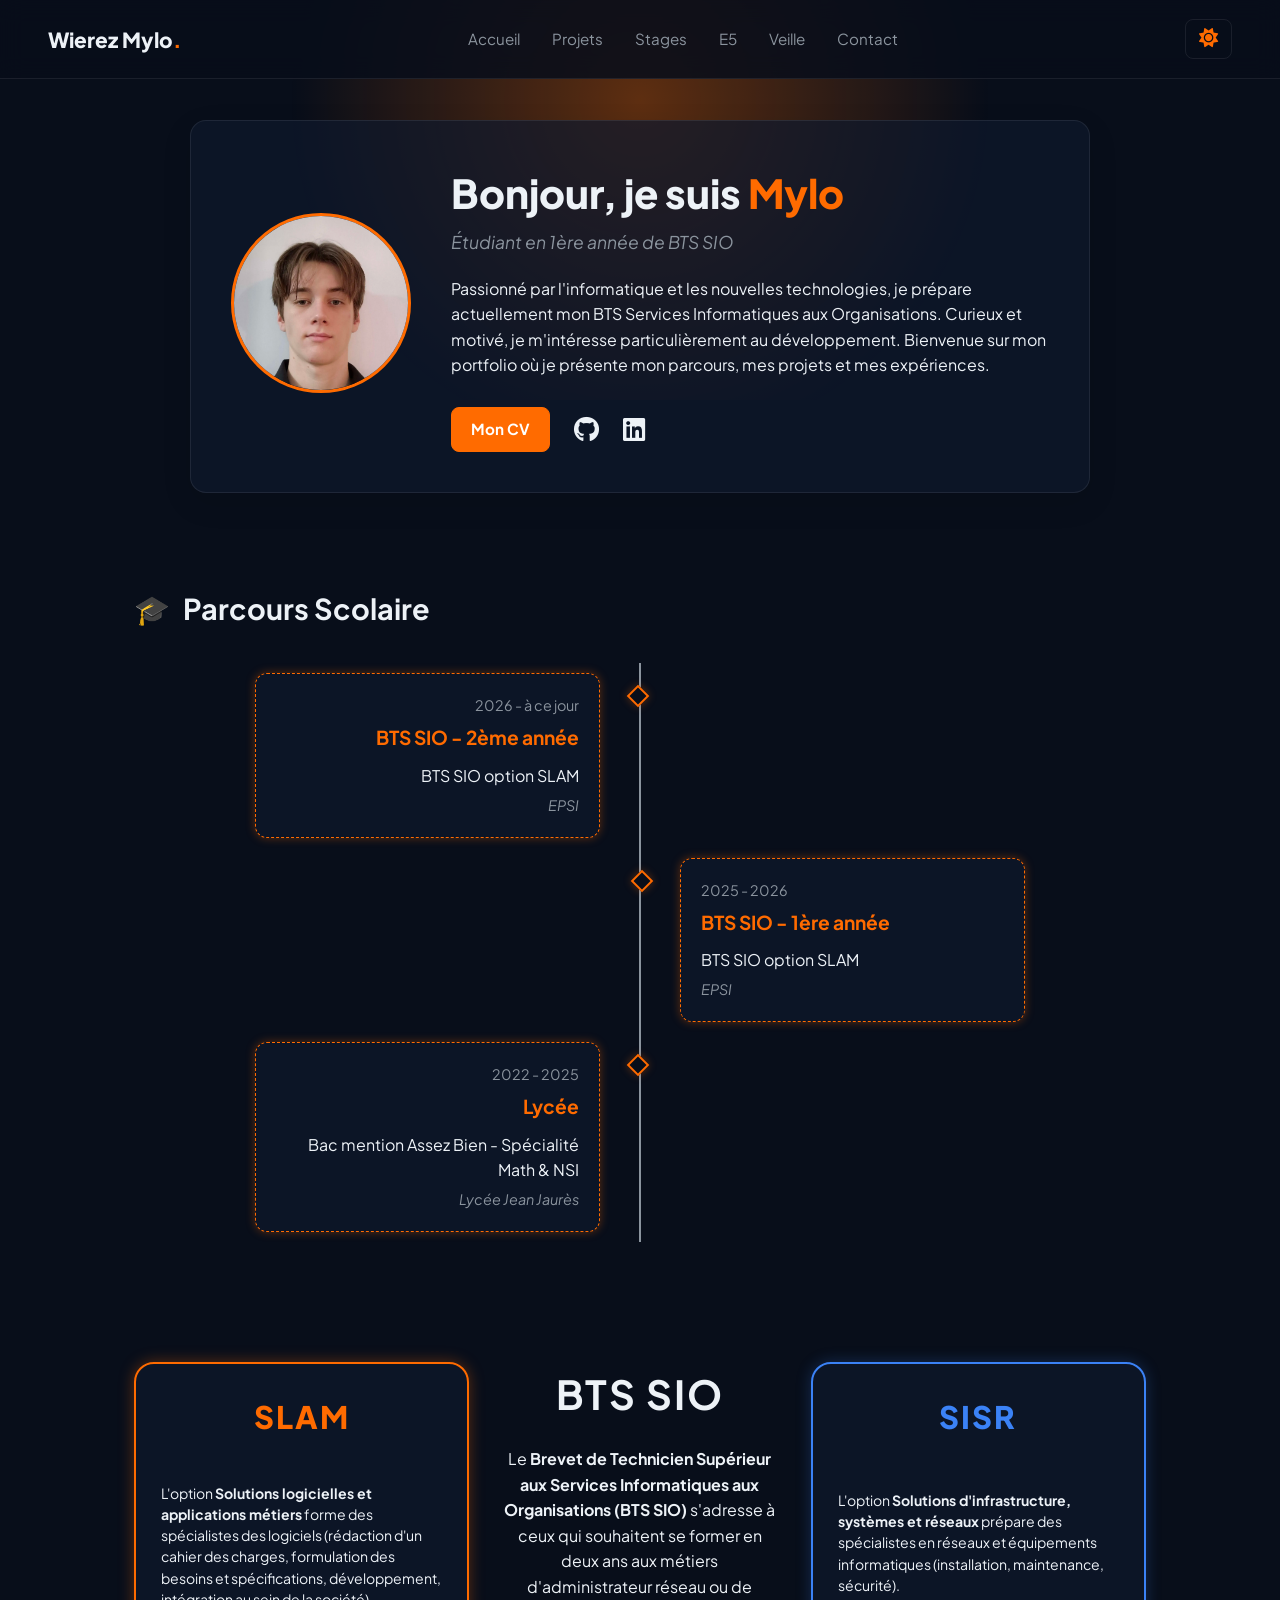
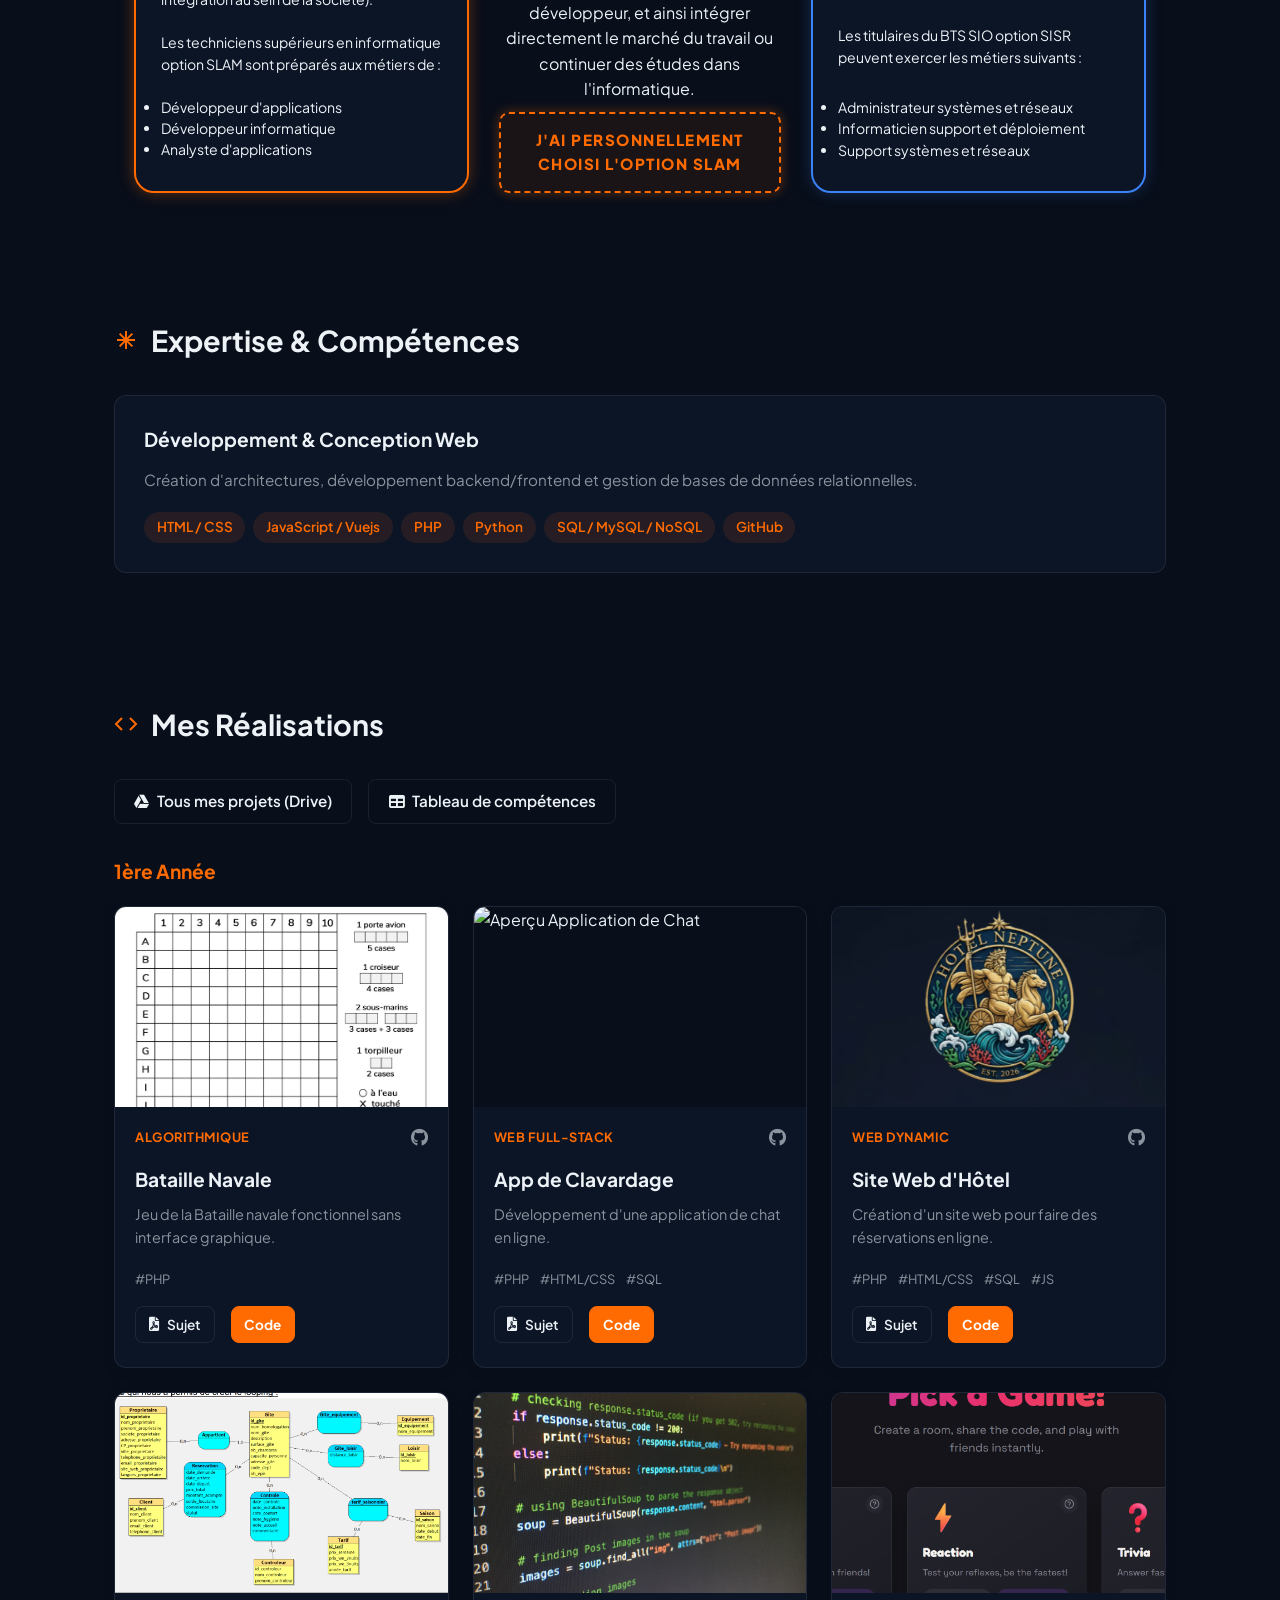
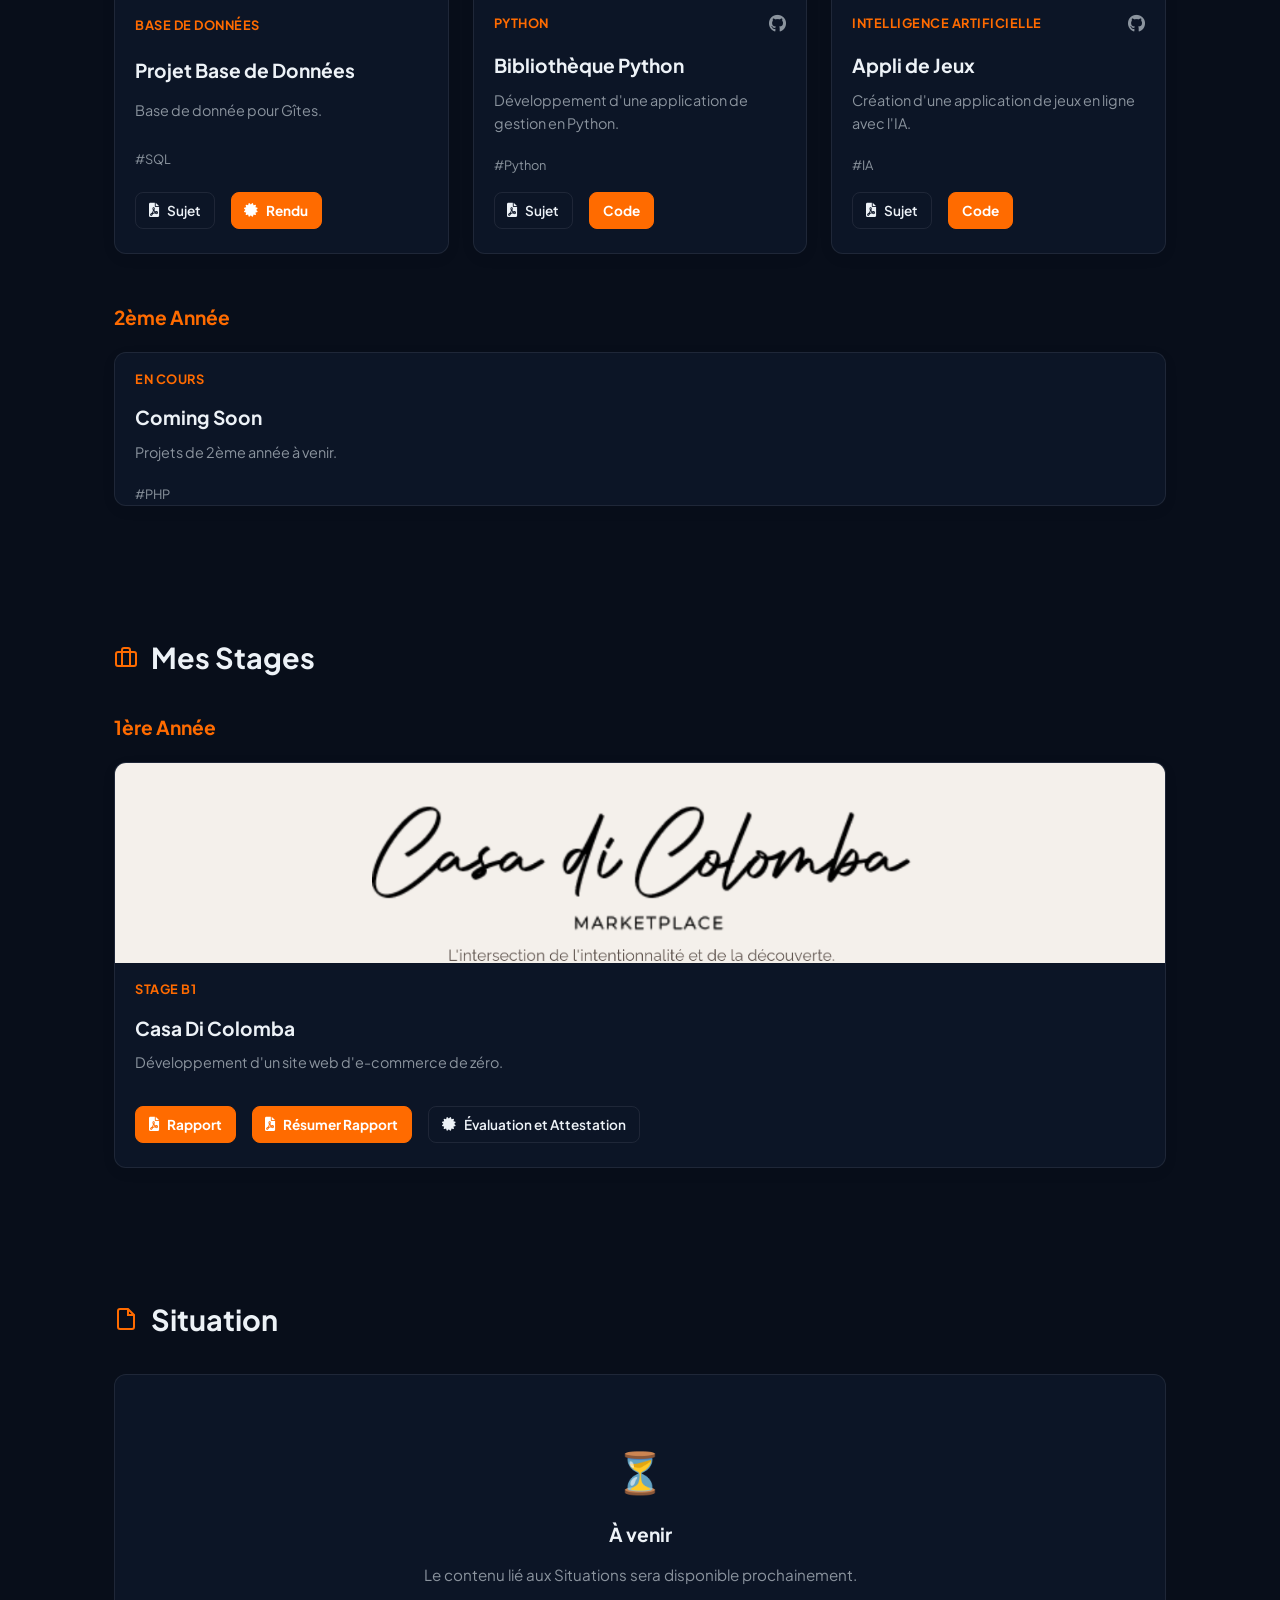
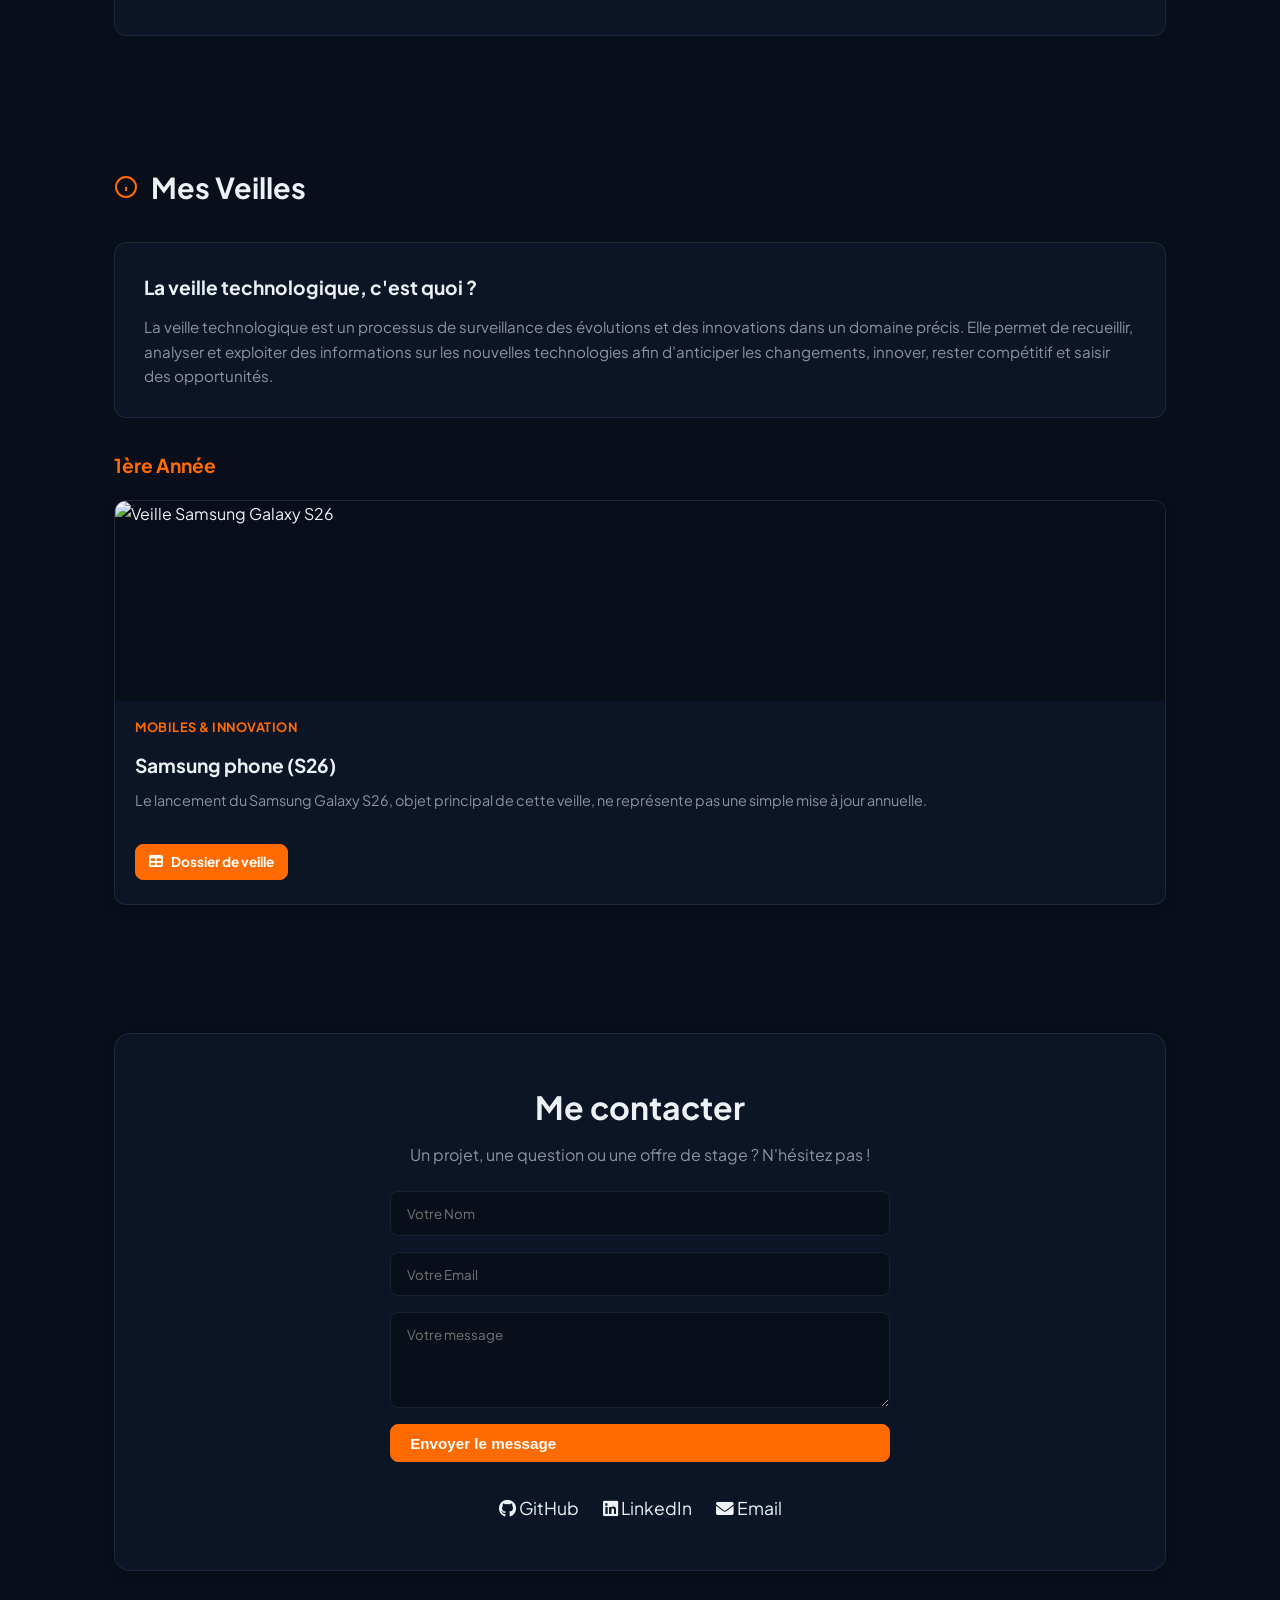
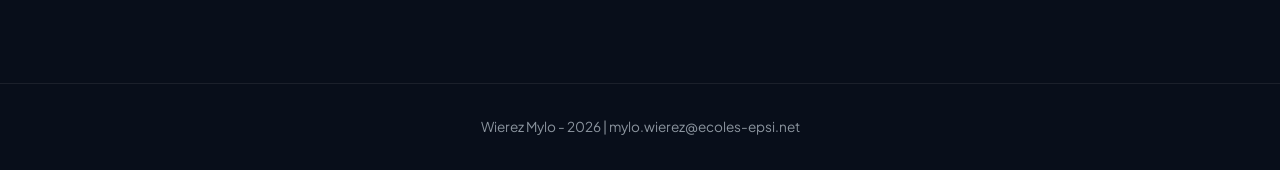
==== commit e05d9e65: "changement des bouton code vers le drive" ====
--- a/index.html
+++ b/index.html
@@ -222,7 +222,7 @@
                 </div>
                 <div class="hero-buttons card-actions">
                     <a href="Sujet/Sujet _ Mini projet Algo.pdf" target="_blank" class="btn btn-secondary btn-sm"><i class="fas fa-file-pdf"></i> Sujet</a>
-                    <a href="https://github.com/TheoFreihuber/BatailleNaval.git" target="_blank" class="btn btn-teal btn-sm"><i class="fab fa-github"></i> Code</a>
+                    <a href="https://drive.google.com/drive/folders/1i-Ad0Pg8rVWuxJdGXyE-WxPqMfDBRQ7O" target="_blank" class="btn btn-teal btn-sm"> Code</a>
                 </div>
             </article>
 
@@ -246,7 +246,7 @@
                 </div>
                 <div class="hero-buttons card-actions">
                     <a href="Sujet/Sujet _ B1 - EPTR - Projet transversal Web.pdf" target="_blank" class="btn btn-secondary btn-sm"><i class="fas fa-file-pdf"></i> Sujet</a>
-                    <a href="https://github.com/TheoFreihuber/Clavardage.git" target="_blank" class="btn btn-teal btn-sm"><i class="fab fa-github"></i> Code</a>
+                    <a href="https://drive.google.com/drive/folders/1QcU9ckbQ2NwtVWbGv6v-7wlTyFkGvVTa" target="_blank" class="btn btn-teal btn-sm"> Code</a>
                 </div>
             </article>
 
@@ -271,7 +271,7 @@
                 </div>
                 <div class="hero-buttons card-actions">
                     <a href="Sujet/Sujet hotel neptune.pdf" target="_blank" class="btn btn-secondary btn-sm"><i class="fas fa-file-pdf"></i> Sujet</a>
-                    <a href="https://github.com/MortalDemon3/hotel-neptune.git" target="_blank" class="btn btn-teal btn-sm"><i class="fab fa-github"></i> Code</a>
+                    <a href="https://drive.google.com/drive/folders/1zIgY3a3M-nvovP3AAkzbm6oegBWYW9gQ" target="_blank" class="btn btn-teal btn-sm"> Code</a>
                 </div>
             </article>
 
@@ -312,7 +312,7 @@
                 </div>
                 <div class="hero-buttons card-actions">
                     <a href="Sujet/Sujet _ B1 Projet Python 2025-2026.pdf" target="_blank" class="btn btn-secondary btn-sm"><i class="fas fa-file-pdf"></i> Sujet</a>
-                    <a href="https://github.com/TheoFreihuber/pythonUni.git" target="_blank" class="btn btn-teal btn-sm"><i class="fab fa-github"></i> Code</a>
+                    <a href="https://drive.google.com/drive/folders/11x4LWmtgrxEXeNCCGJZgitOU8_KkhwSC" target="_blank" class="btn btn-teal btn-sm"> Code</a>
                 </div>
             </article>
 
@@ -334,7 +334,7 @@
                 </div>
                 <div class="hero-buttons card-actions">
                     <a href="Sujet/Sujet _ projet_transversal.pdf" target="_blank" class="btn btn-secondary btn-sm"><i class="fas fa-file-pdf"></i> Sujet</a>
-                    <a href="https://github.com/MiiProject/instantly-play-games.git" target="_blank" class="btn btn-teal btn-sm"><i class="fab fa-github"></i> Code</a>
+                    <a href="https://drive.google.com/drive/folders/1x-cZbmvfeyiPC0VkHkM73RXqQ7CR5d8p" target="_blank" class="btn btn-teal btn-sm"> Code</a>
                 </div>
             </article>
         </div>
@@ -387,18 +387,18 @@
         </div>
     </section>
 
-    <!-- Section Épreuve E5 -->
+    <!-- Section Épreuve Situtation -->
     <section id="e5" class="section">
         <h2 class="section-title">
             <svg class="icon-sparkle" viewBox="0 0 24 24" fill="none" stroke="currentColor" stroke-width="2"><path d="M14 2H6a2 2 0 0 0-2 2v16a2 2 0 0 0 2 2h12a2 2 0 0 0 2-2V8z"/><polyline points="14 2 14 8 20 8"/></svg>
-            Épreuve E5
+            Situation
         </h2>
 
         <div class="bento-grid">
             <div class="bento-card card-large card-e5">
                 <div class="card-icon card-icon-large">⏳</div>
                 <h3>À venir</h3>
-                <p>Le contenu lié à l'épreuve E5 sera disponible prochainement.</p>
+                <p>Le contenu lié aux Situations sera disponible prochainement.</p>
             </div>
         </div>
     </section>
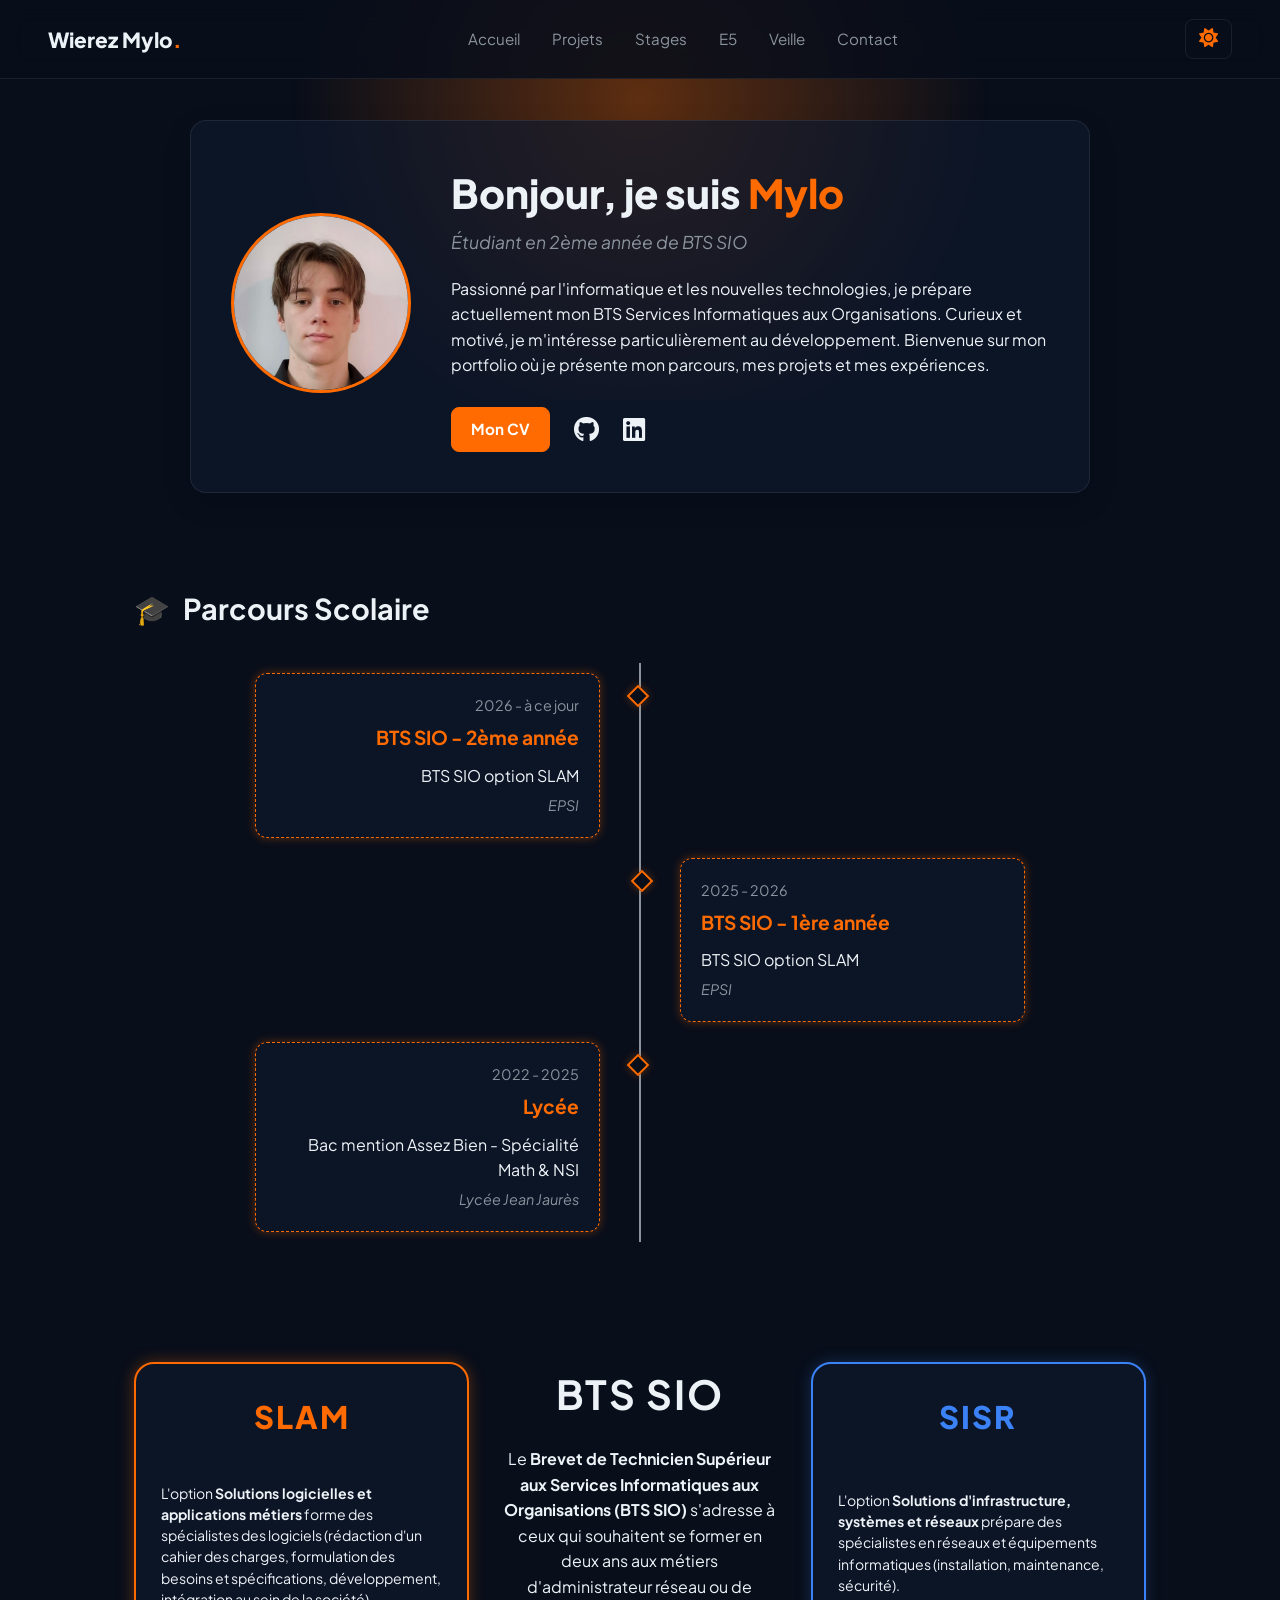
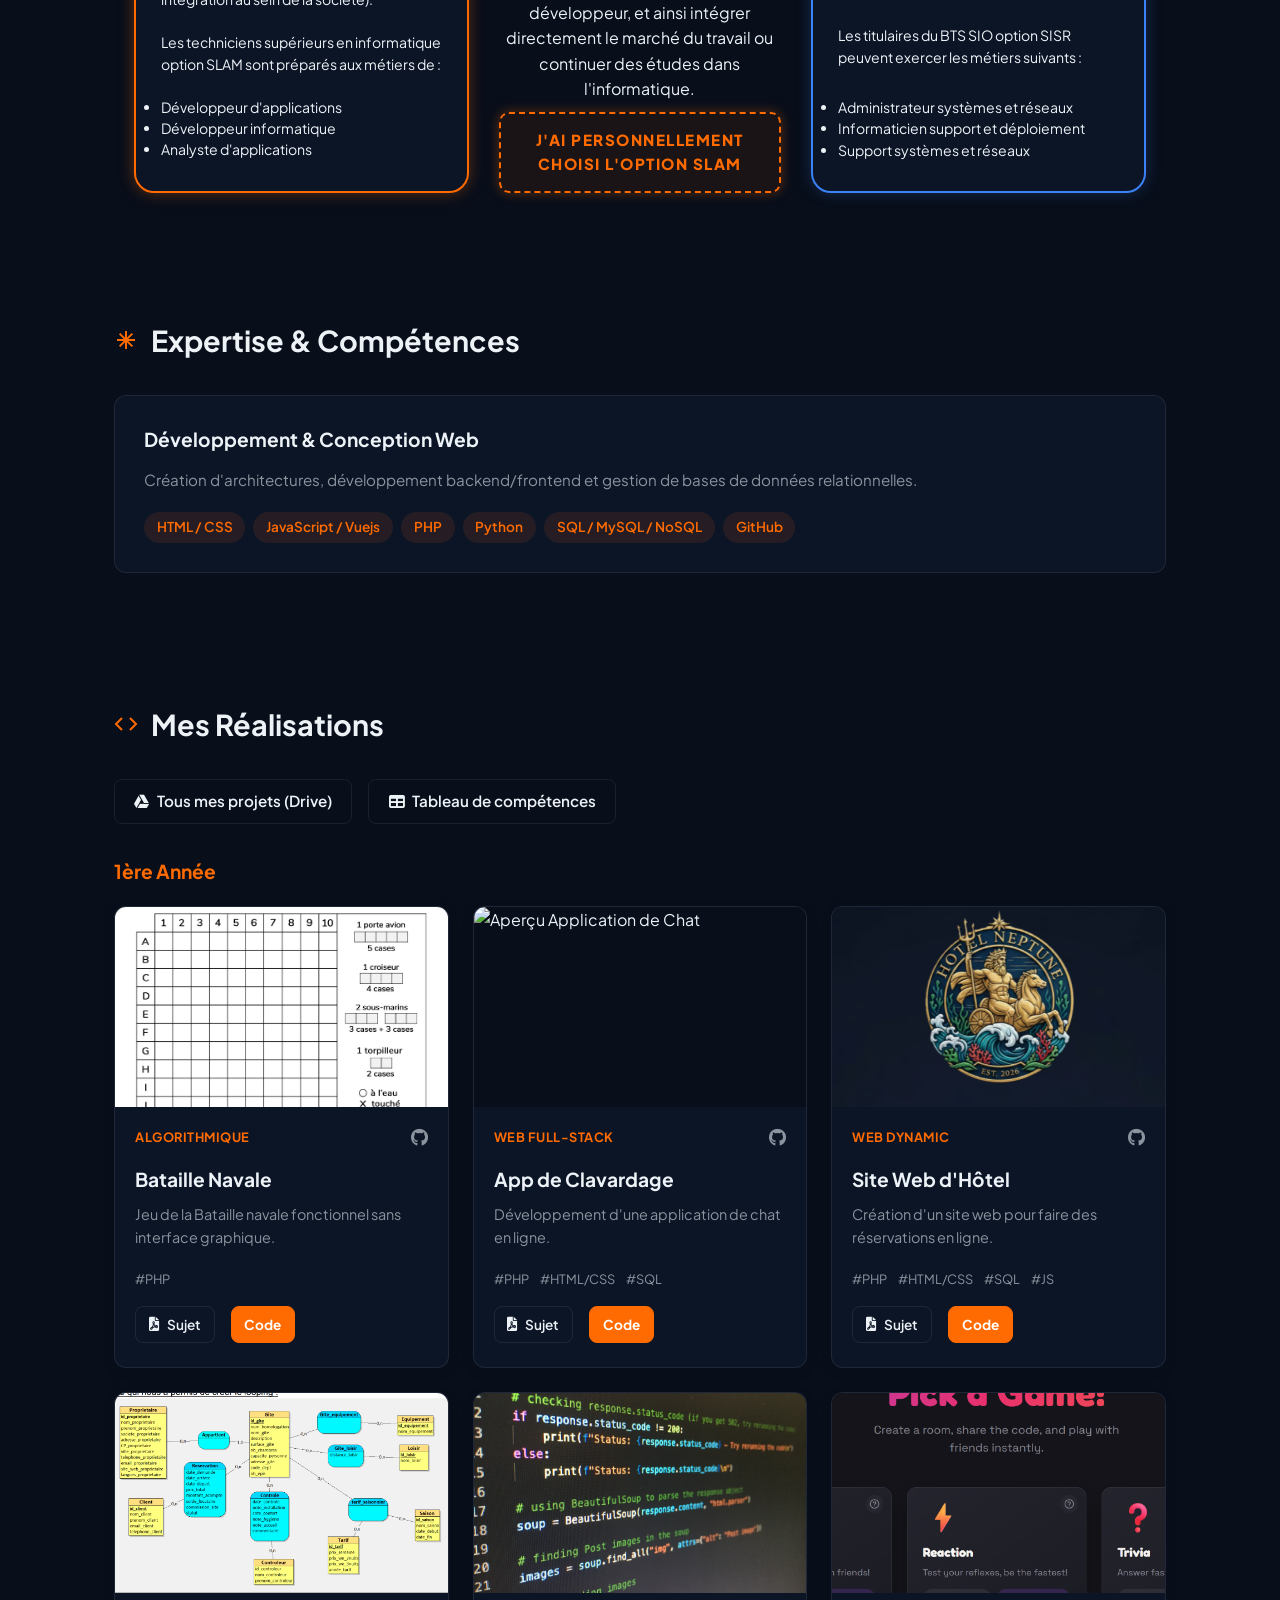
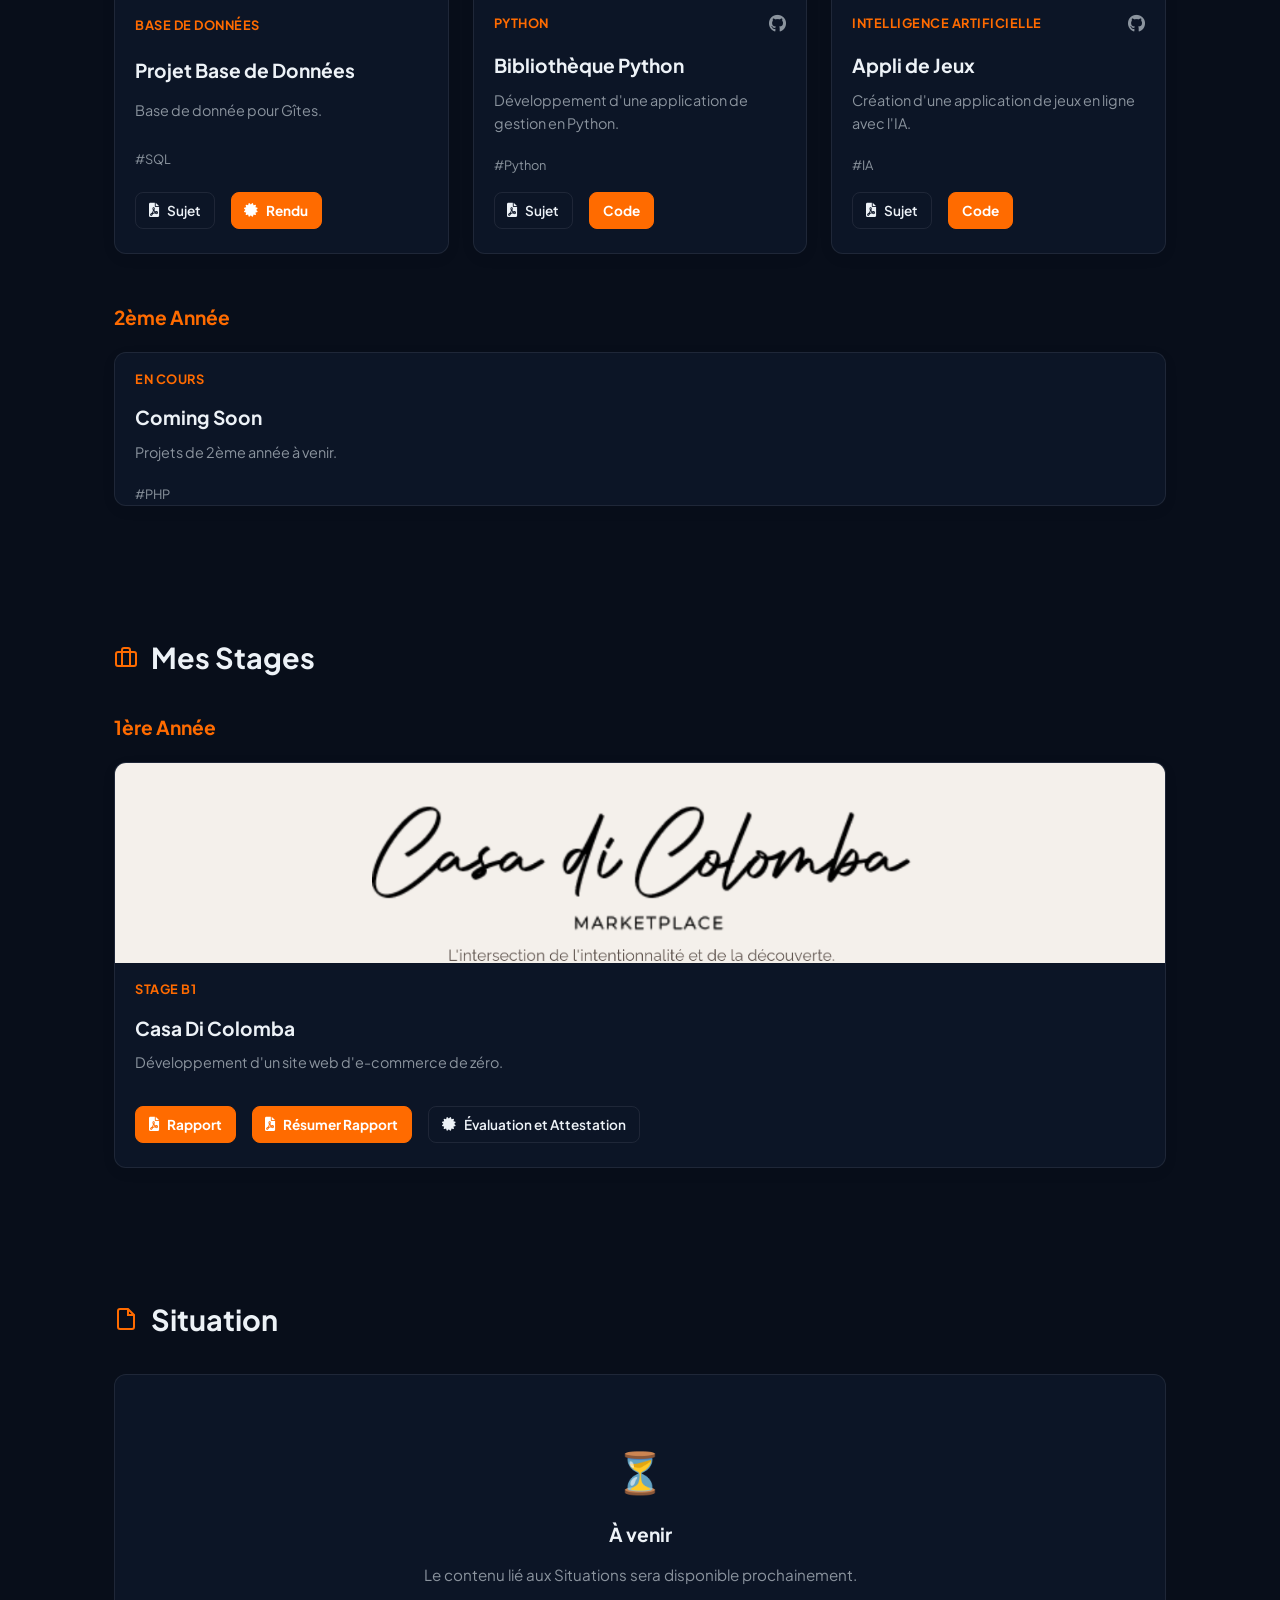
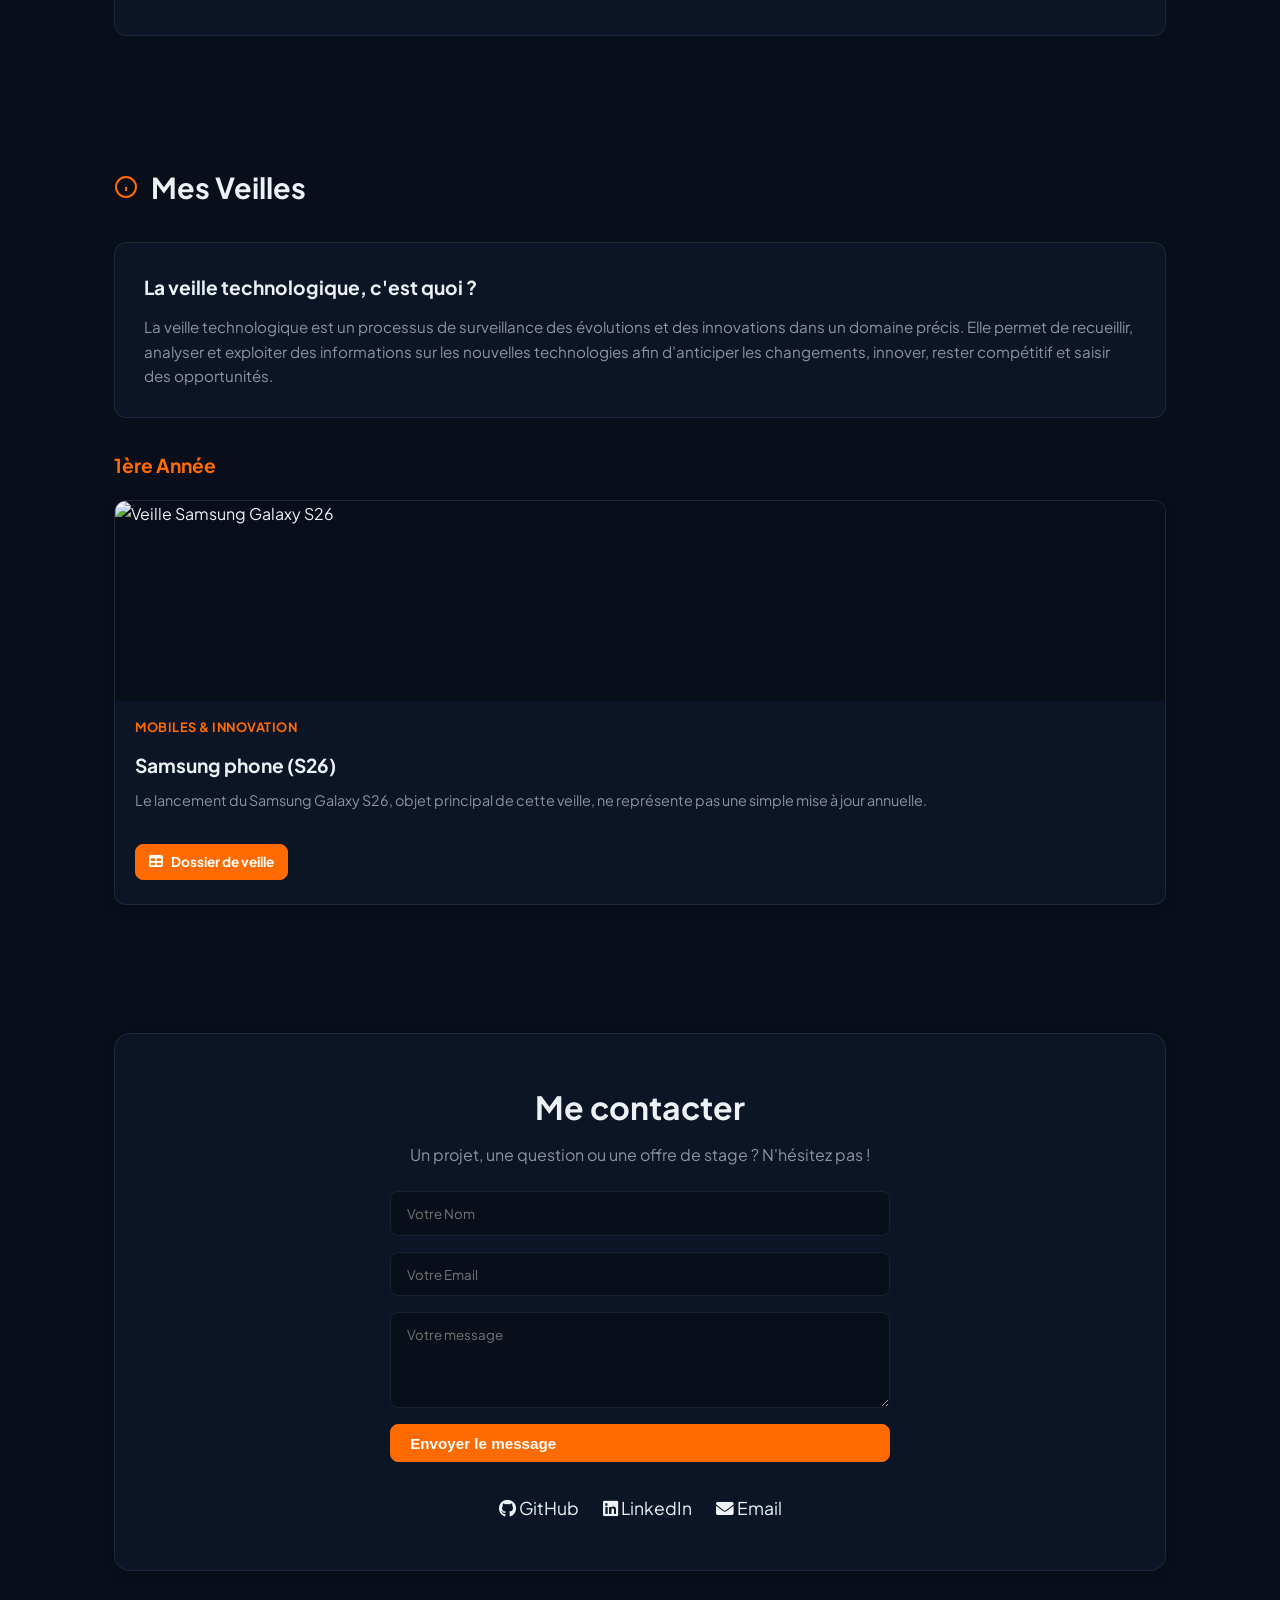
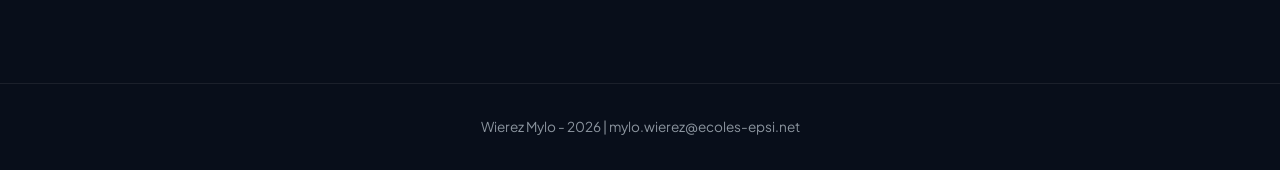
==== commit 9c416be7: "2ème année" ====
--- a/index.html
+++ b/index.html
@@ -61,7 +61,7 @@
 
             <div class="profile-info">
                 <h1>Bonjour, je suis <span>Mylo</span></h1>
-                <p class="subtitle">Étudiant en 1ère année de BTS SIO</p>
+                <p class="subtitle">Étudiant en 2ème année de BTS SIO</p>
                 <p class="description">
                     Passionné par l'informatique et les nouvelles technologies, je prépare actuellement mon BTS Services Informatiques aux Organisations. Curieux et motivé, je m'intéresse particulièrement au développement. Bienvenue sur mon portfolio où je présente mon parcours, mes projets et mes expériences.
                 </p>
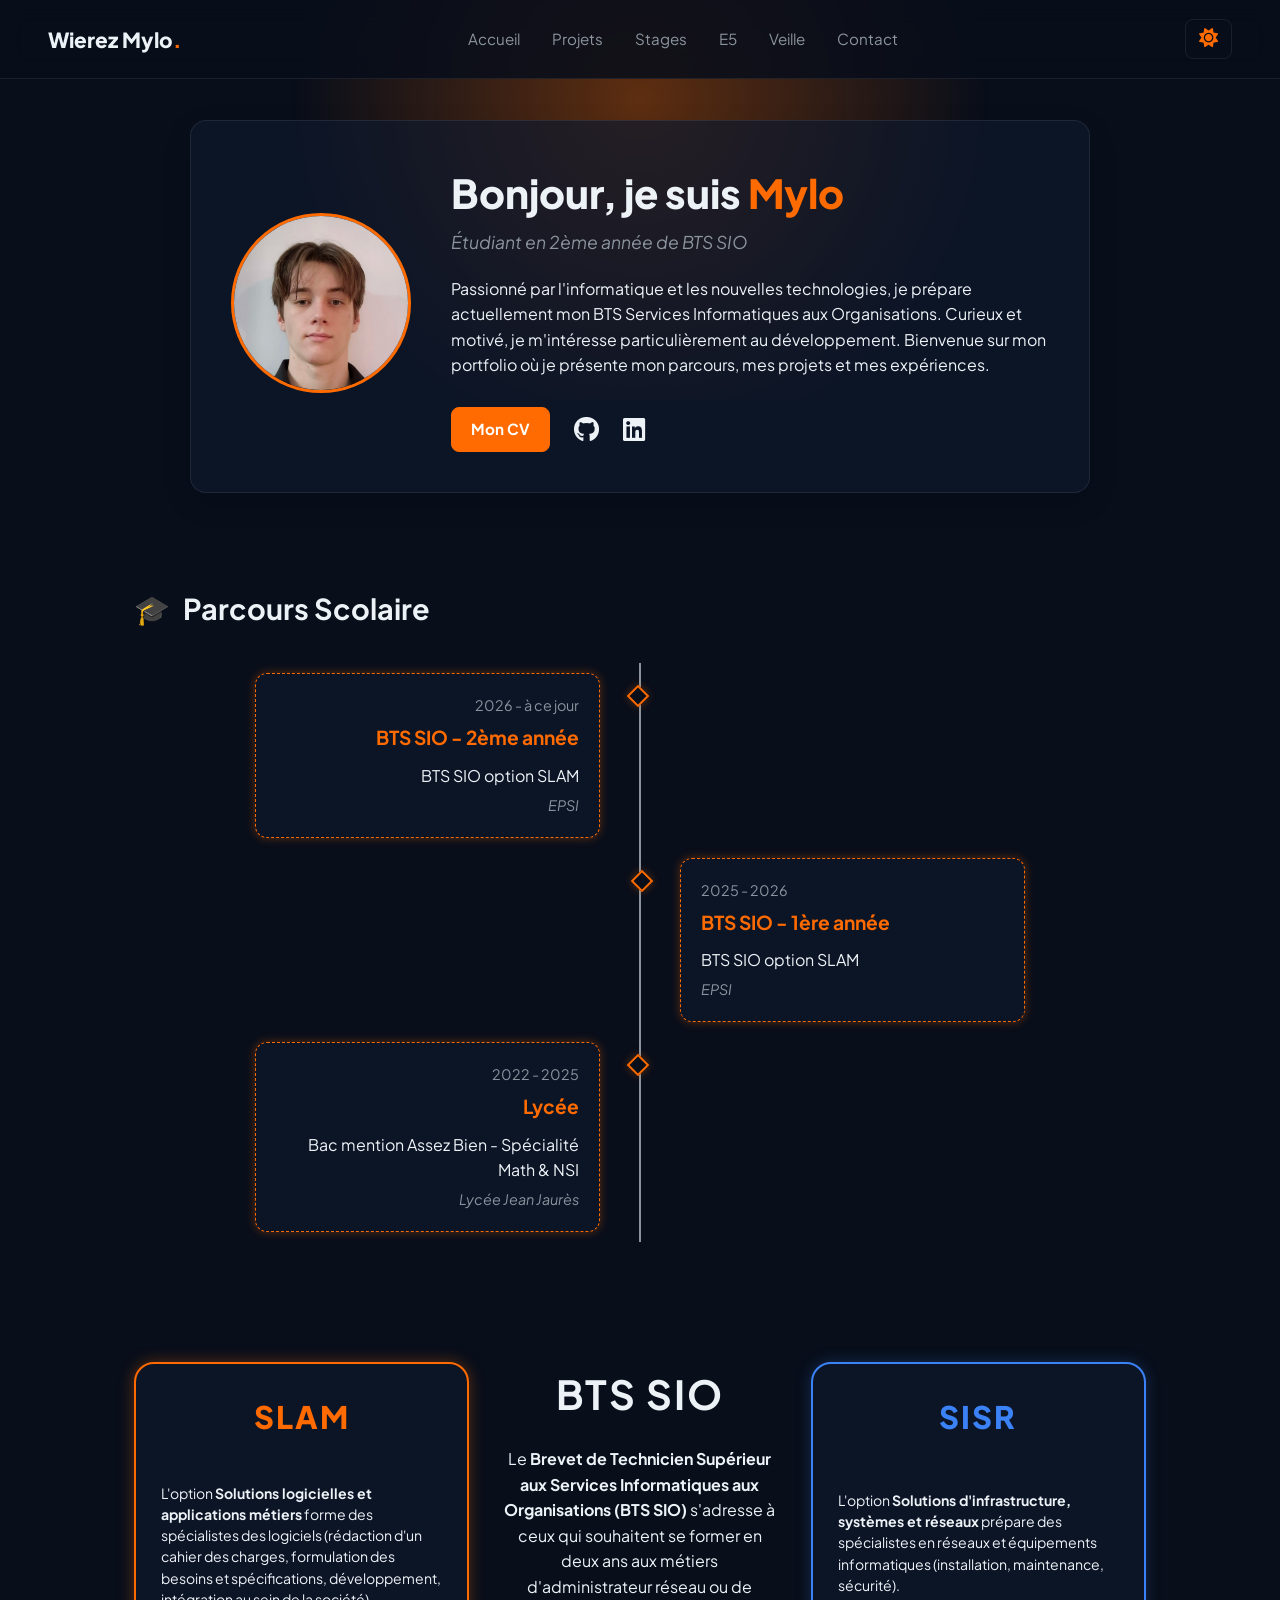
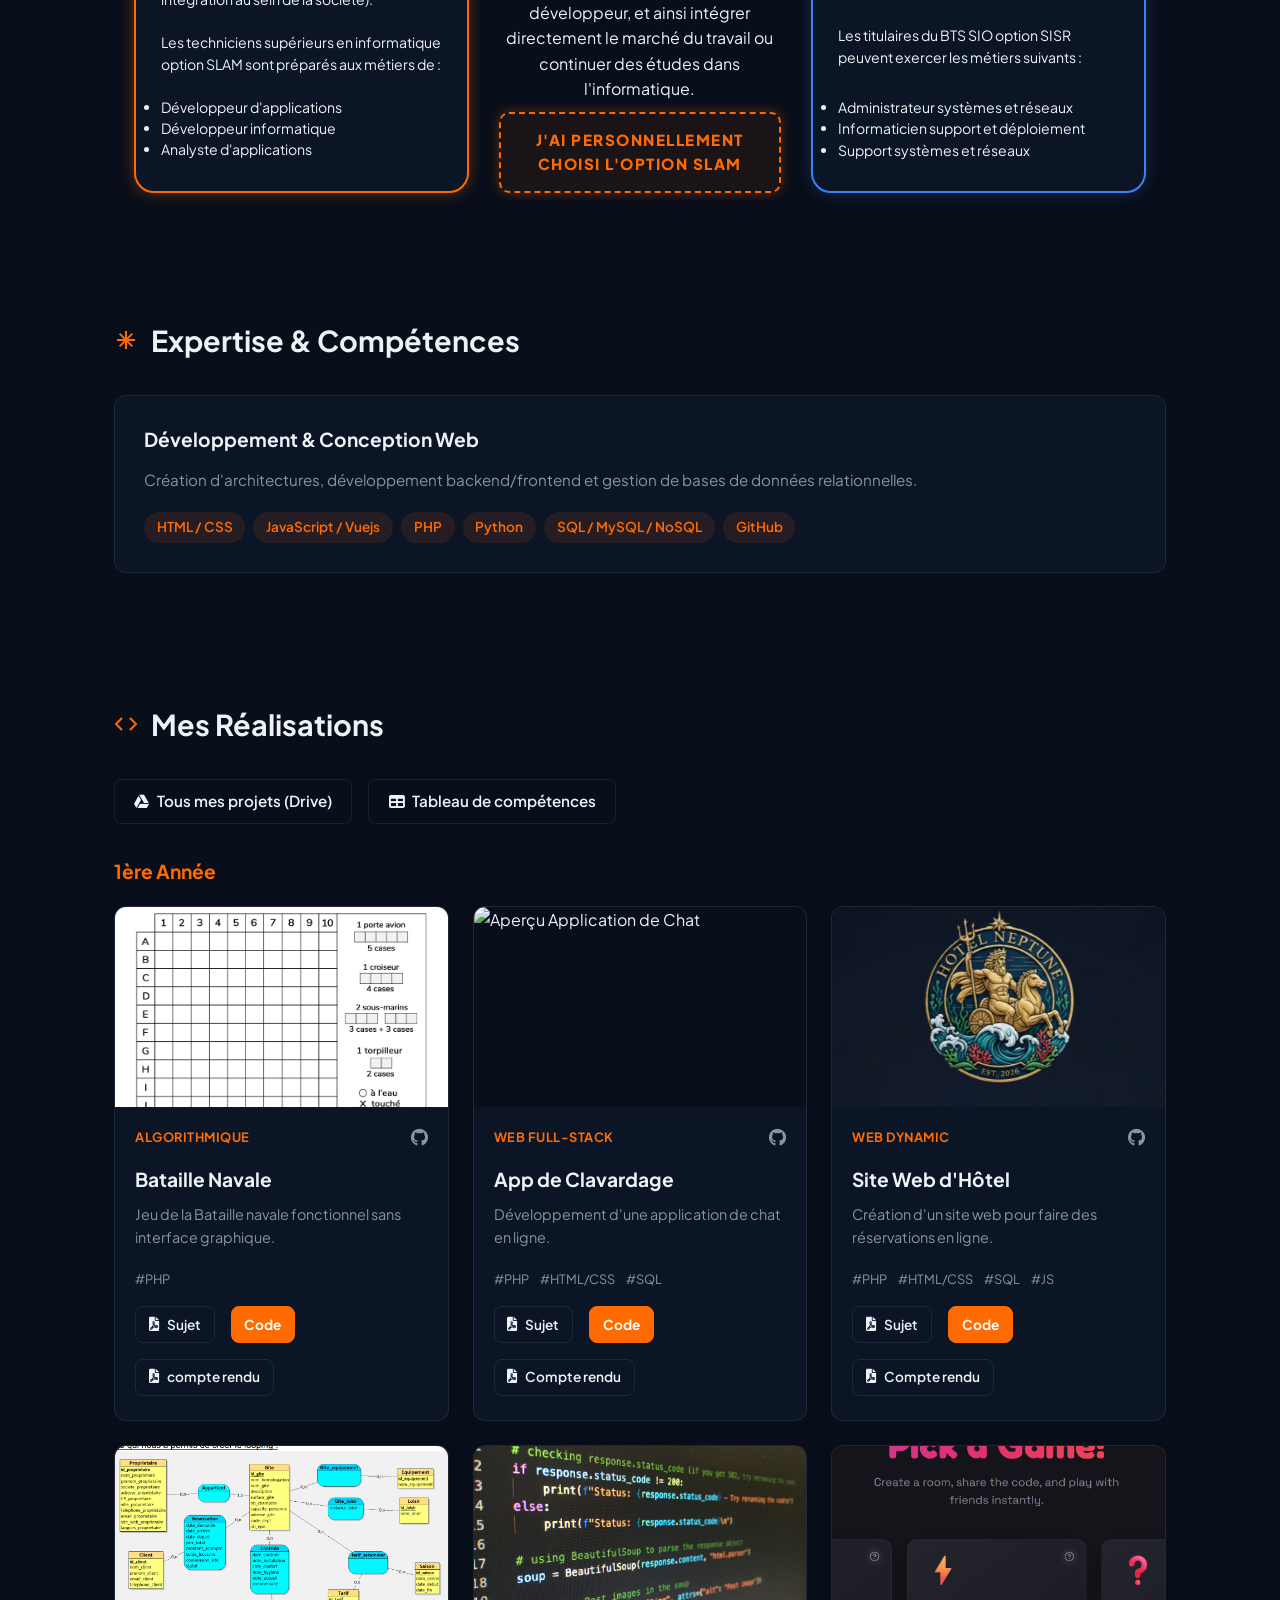
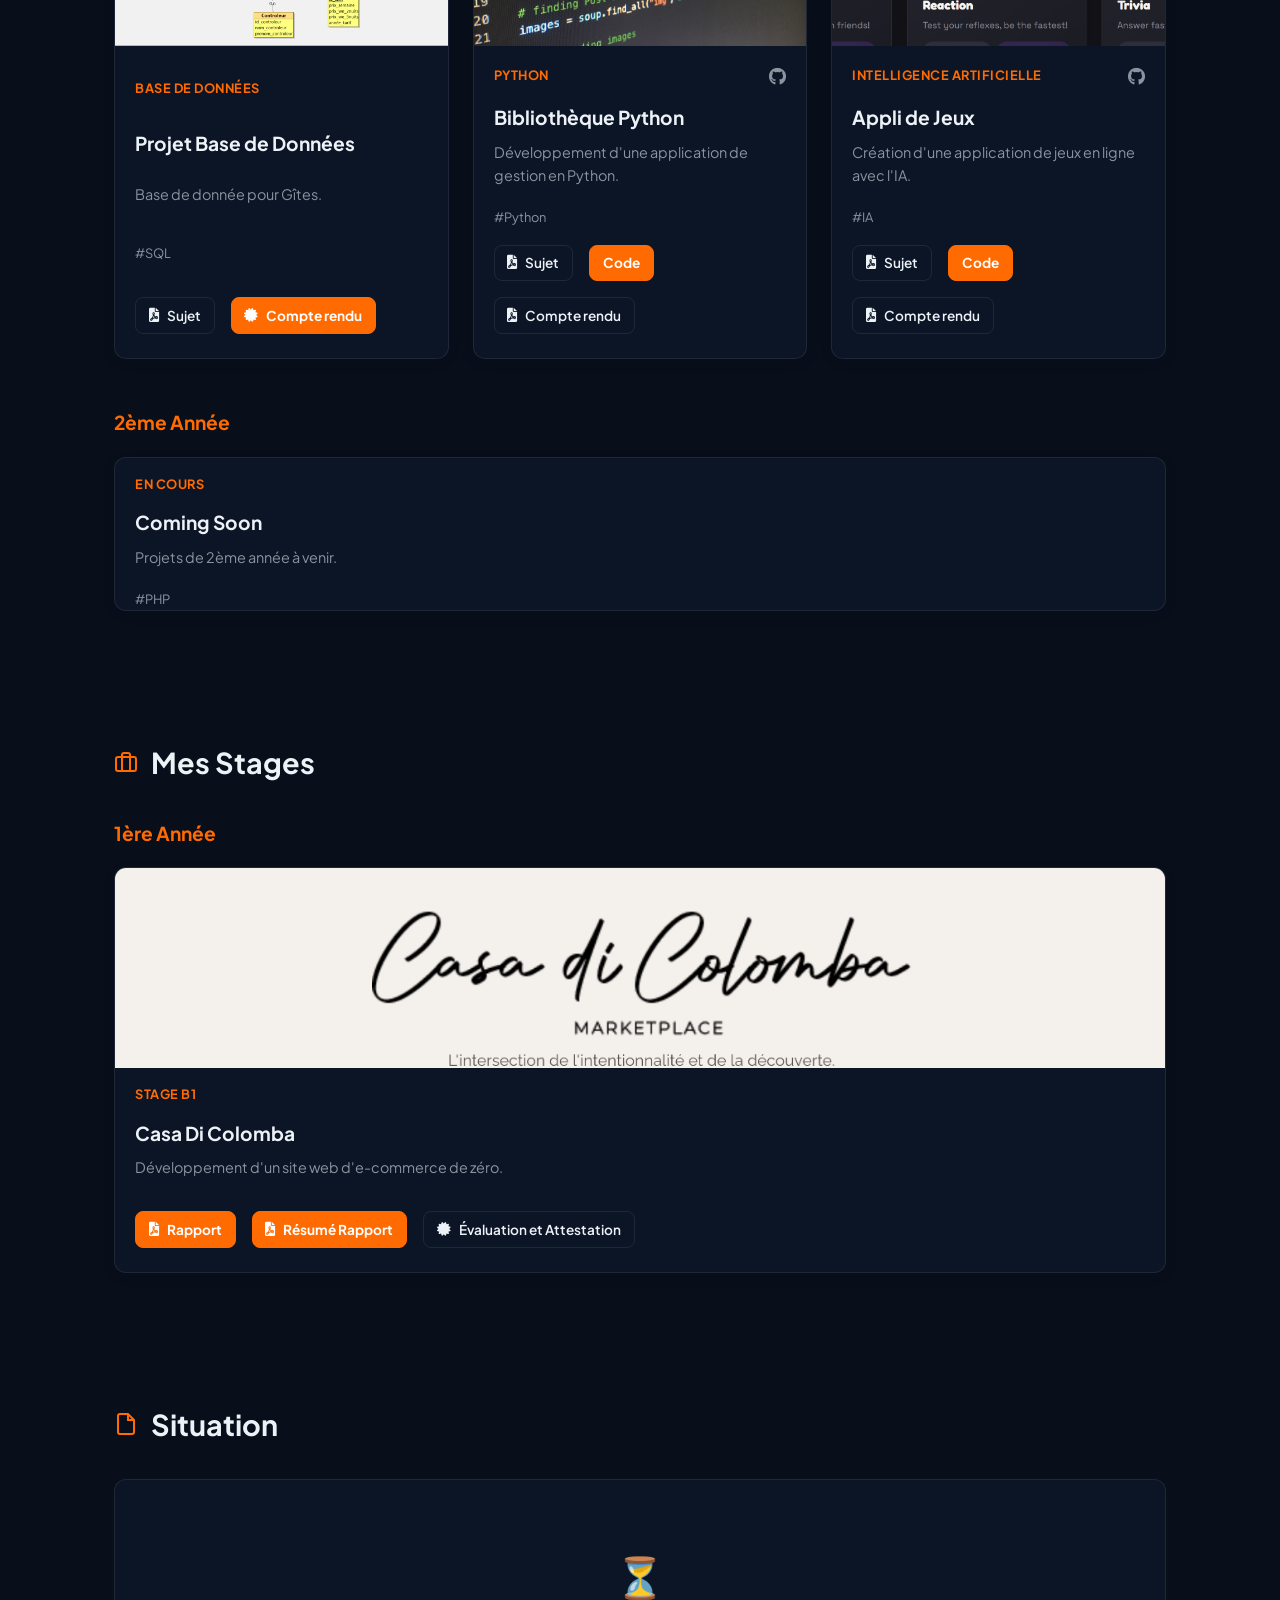
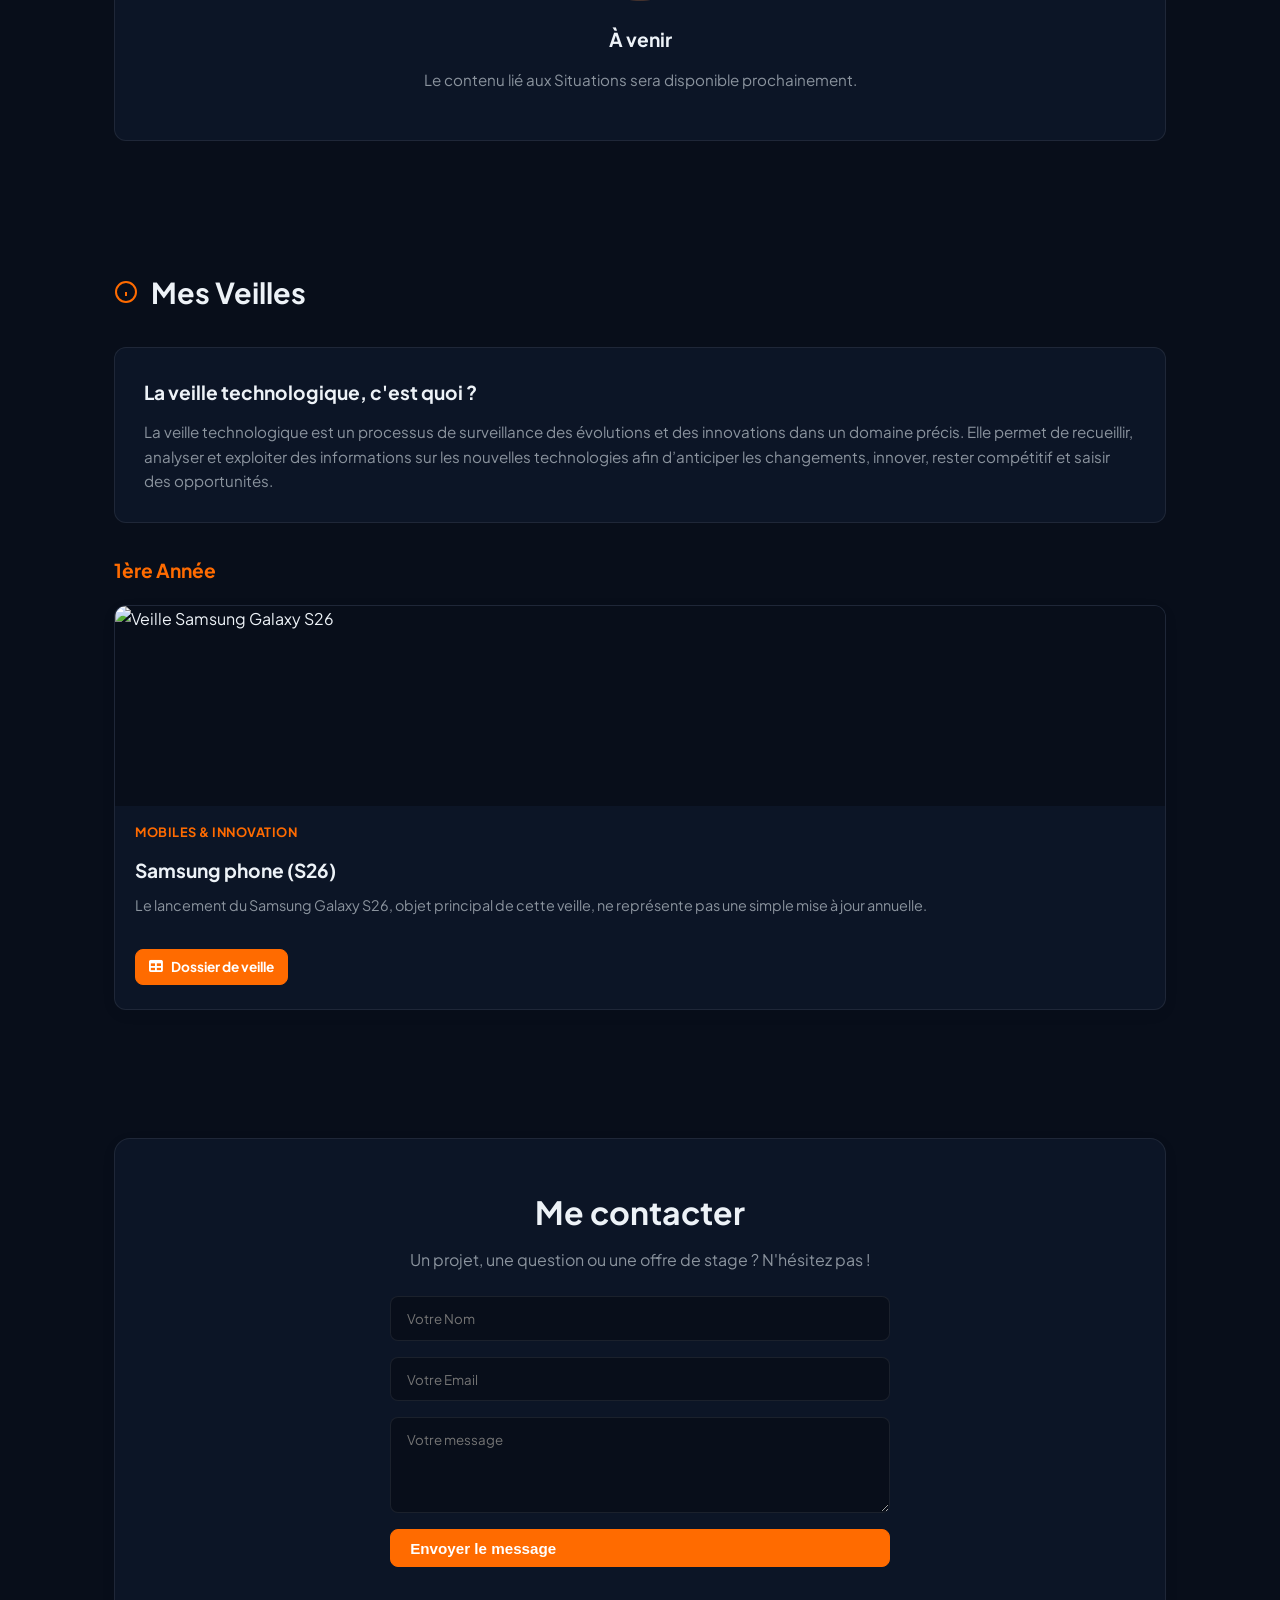
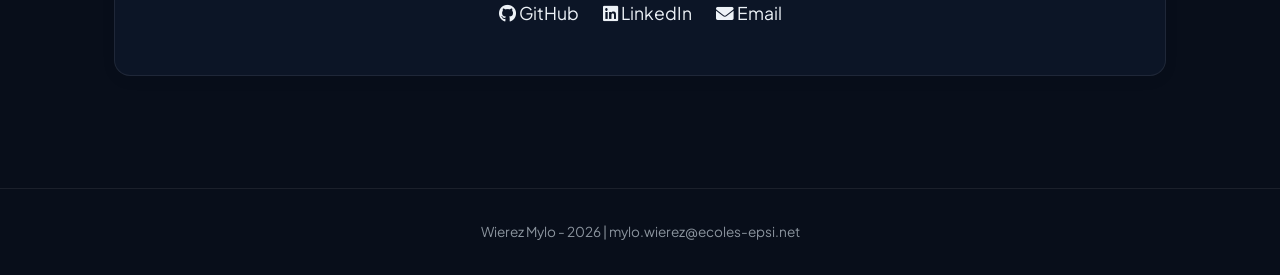
==== commit 21eae362: "Ajout des compte rendu" ====
--- a/index.html
+++ b/index.html
@@ -223,6 +223,7 @@
                 <div class="hero-buttons card-actions">
                     <a href="Sujet/Sujet _ Mini projet Algo.pdf" target="_blank" class="btn btn-secondary btn-sm"><i class="fas fa-file-pdf"></i> Sujet</a>
                     <a href="https://drive.google.com/drive/folders/1i-Ad0Pg8rVWuxJdGXyE-WxPqMfDBRQ7O" target="_blank" class="btn btn-teal btn-sm"> Code</a>
+                    <a href="" target="_blank" class="btn btn-secondary btn-sm"><i class="fas fa-file-pdf"></i> compte rendu</a>
                 </div>
             </article>
 
@@ -234,7 +235,7 @@
                 <div class="project-header">
                     <span class="project-category">Web Full-Stack</span>
                     <div class="project-links">
-                        <a href="https://github.com/TheoFreihuber/Clavardage.git" target="_blank" aria-label="GitHub"><i class="fab fa-github"></i></a>
+                        <a href="https://github.com/MortalDemon3/Clavardage" target="_blank" aria-label="GitHub"><i class="fab fa-github"></i></a>
                     </div>
                 </div>
                 <h3 class="project-title">App de Clavardage</h3>
@@ -247,6 +248,7 @@
                 <div class="hero-buttons card-actions">
                     <a href="Sujet/Sujet _ B1 - EPTR - Projet transversal Web.pdf" target="_blank" class="btn btn-secondary btn-sm"><i class="fas fa-file-pdf"></i> Sujet</a>
                     <a href="https://drive.google.com/drive/folders/1QcU9ckbQ2NwtVWbGv6v-7wlTyFkGvVTa" target="_blank" class="btn btn-teal btn-sm"> Code</a>
+                    <a href="code_rendu/compte-rendu_clavardage.pdf" target="_blank" class="btn btn-secondary btn-sm"><i class="fas fa-file-pdf"></i> Compte rendu</a>
                 </div>
             </article>
 
@@ -258,7 +260,7 @@
                 <div class="project-header">
                     <span class="project-category">Web Dynamic</span>
                     <div class="project-links">
-                        <a href="https://github.com/MortalDemon3/hotel-neptune.git" target="_blank" aria-label="GitHub"><i class="fab fa-github"></i></a>
+                        <a href="https://github.com/MortalDemon3/hotel-neptune" target="_blank" aria-label="GitHub"><i class="fab fa-github"></i></a>
                     </div>
                 </div>
                 <h3 class="project-title">Site Web d'Hôtel</h3>
@@ -272,6 +274,7 @@
                 <div class="hero-buttons card-actions">
                     <a href="Sujet/Sujet hotel neptune.pdf" target="_blank" class="btn btn-secondary btn-sm"><i class="fas fa-file-pdf"></i> Sujet</a>
                     <a href="https://drive.google.com/drive/folders/1zIgY3a3M-nvovP3AAkzbm6oegBWYW9gQ" target="_blank" class="btn btn-teal btn-sm"> Code</a>
+                    <a href="code_rendu/compte-rendu_hotel-neptune.pdf" target="_blank" class="btn btn-secondary btn-sm"><i class="fas fa-file-pdf"></i> Compte rendu</a>
                 </div>
             </article>
 
@@ -290,7 +293,7 @@
                 </div>
                 <div class="hero-buttons card-actions">
                     <a href="Sujet/Sujet _ SN1 Projet BD -  Gites.pdf" target="_blank" class="btn btn-secondary btn-sm"><i class="fas fa-file-pdf"></i> Sujet</a>
-                    <a href="code_rendu/Rendu _ Pdf Gite.pdf" target="_blank" class="btn btn-teal btn-sm"><i class="fas fa-certificate"></i> Rendu</a>
+                    <a href="code_rendu/compte-rendu_bdd.pdf" target="_blank" class="btn btn-teal btn-sm"><i class="fas fa-certificate"></i> Compte rendu</a>
                 </div>
             </article>
 
@@ -302,7 +305,7 @@
                 <div class="project-header">
                     <span class="project-category">Python</span>
                     <div class="project-links">
-                        <a href="https://github.com/TheoFreihuber/pythonUni.git" target="_blank" aria-label="GitHub"><i class="fab fa-github"></i></a>
+                        <a href="https://github.com/MortalDemon3/Projet-python" target="_blank" aria-label="GitHub"><i class="fab fa-github"></i></a>
                     </div>
                 </div>
                 <h3 class="project-title">Bibliothèque Python</h3>
@@ -313,6 +316,7 @@
                 <div class="hero-buttons card-actions">
                     <a href="Sujet/Sujet _ B1 Projet Python 2025-2026.pdf" target="_blank" class="btn btn-secondary btn-sm"><i class="fas fa-file-pdf"></i> Sujet</a>
                     <a href="https://drive.google.com/drive/folders/11x4LWmtgrxEXeNCCGJZgitOU8_KkhwSC" target="_blank" class="btn btn-teal btn-sm"> Code</a>
+                    <a href="code_rendu/compte-rendu_projet-python.pdf" target="_blank" class="btn btn-secondary btn-sm"><i class="fas fa-file-pdf"></i> Compte rendu</a>
                 </div>
             </article>
 
@@ -324,7 +328,7 @@
                 <div class="project-header">
                     <span class="project-category">Intelligence Artificielle</span>
                     <div class="project-links">
-                        <a href="https://github.com/MiiProject/instantly-play-games.git" target="_blank" aria-label="GitHub"><i class="fab fa-github"></i></a>
+                        <a href="https://github.com/MortalDemon3/mii-project" target="_blank" aria-label="GitHub"><i class="fab fa-github"></i></a>
                     </div>
                 </div>
                 <h3 class="project-title">Appli de Jeux</h3>
@@ -335,6 +339,7 @@
                 <div class="hero-buttons card-actions">
                     <a href="Sujet/Sujet _ projet_transversal.pdf" target="_blank" class="btn btn-secondary btn-sm"><i class="fas fa-file-pdf"></i> Sujet</a>
                     <a href="https://drive.google.com/drive/folders/1x-cZbmvfeyiPC0VkHkM73RXqQ7CR5d8p" target="_blank" class="btn btn-teal btn-sm"> Code</a>
+                    <a href="code_rendu/compte-rendu_miiproject.pdf" target="_blank" class="btn btn-secondary btn-sm"><i class="fas fa-file-pdf"></i> Compte rendu</a>
                 </div>
             </article>
         </div>
@@ -377,7 +382,7 @@
                         <i class="fas fa-file-pdf"></i> Rapport
                     </a>
                     <a href="Sujet/Resume_rapport_stage_Mylo_Wierez.pdf" target="_blank" class="btn btn-teal btn-sm">
-                        <i class="fas fa-file-pdf"></i> Résumer Rapport
+                        <i class="fas fa-file-pdf"></i> Résumé Rapport
                     </a>
                     <a href="Sujet/Evaluation et Attestation stage Mylo Wierez remplie casadicolomba.pdf" target="_blank" class="btn btn-secondary btn-sm">
                         <i class="fas fa-certificate"></i> Évaluation et Attestation
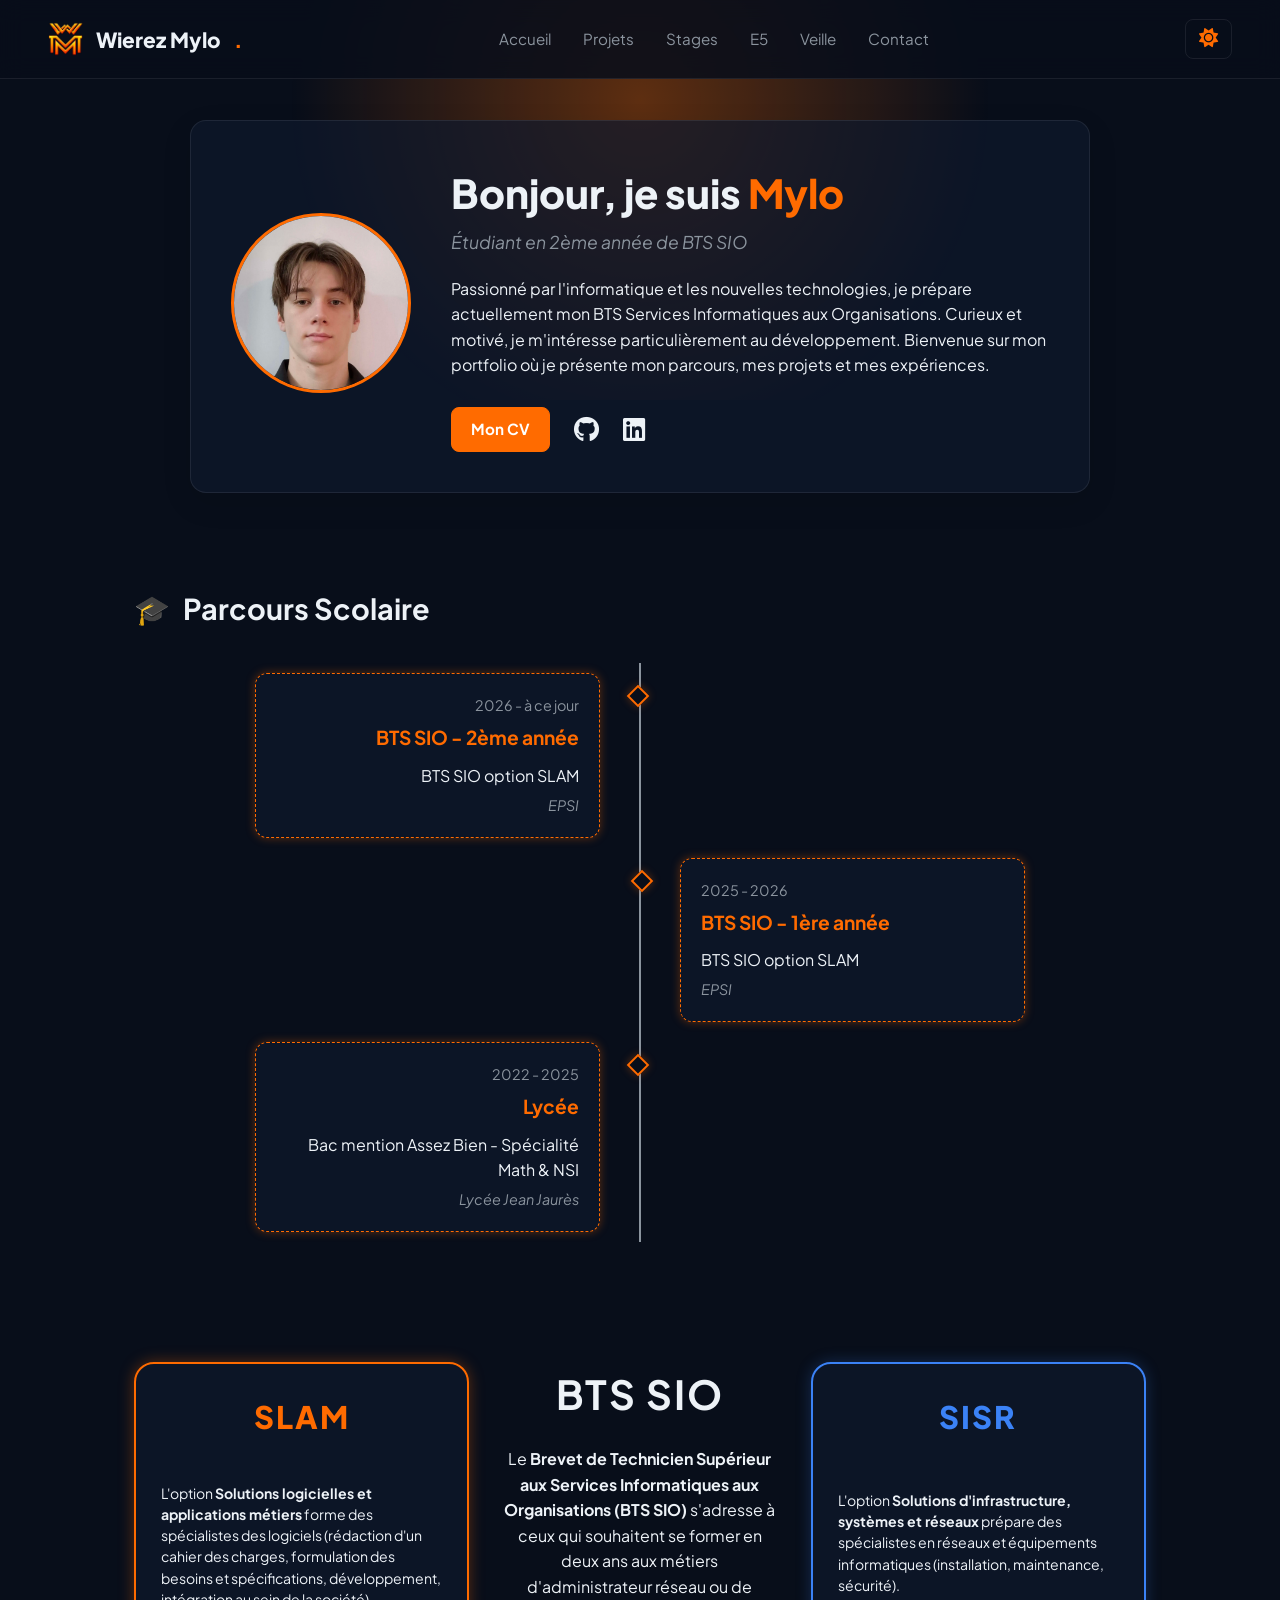
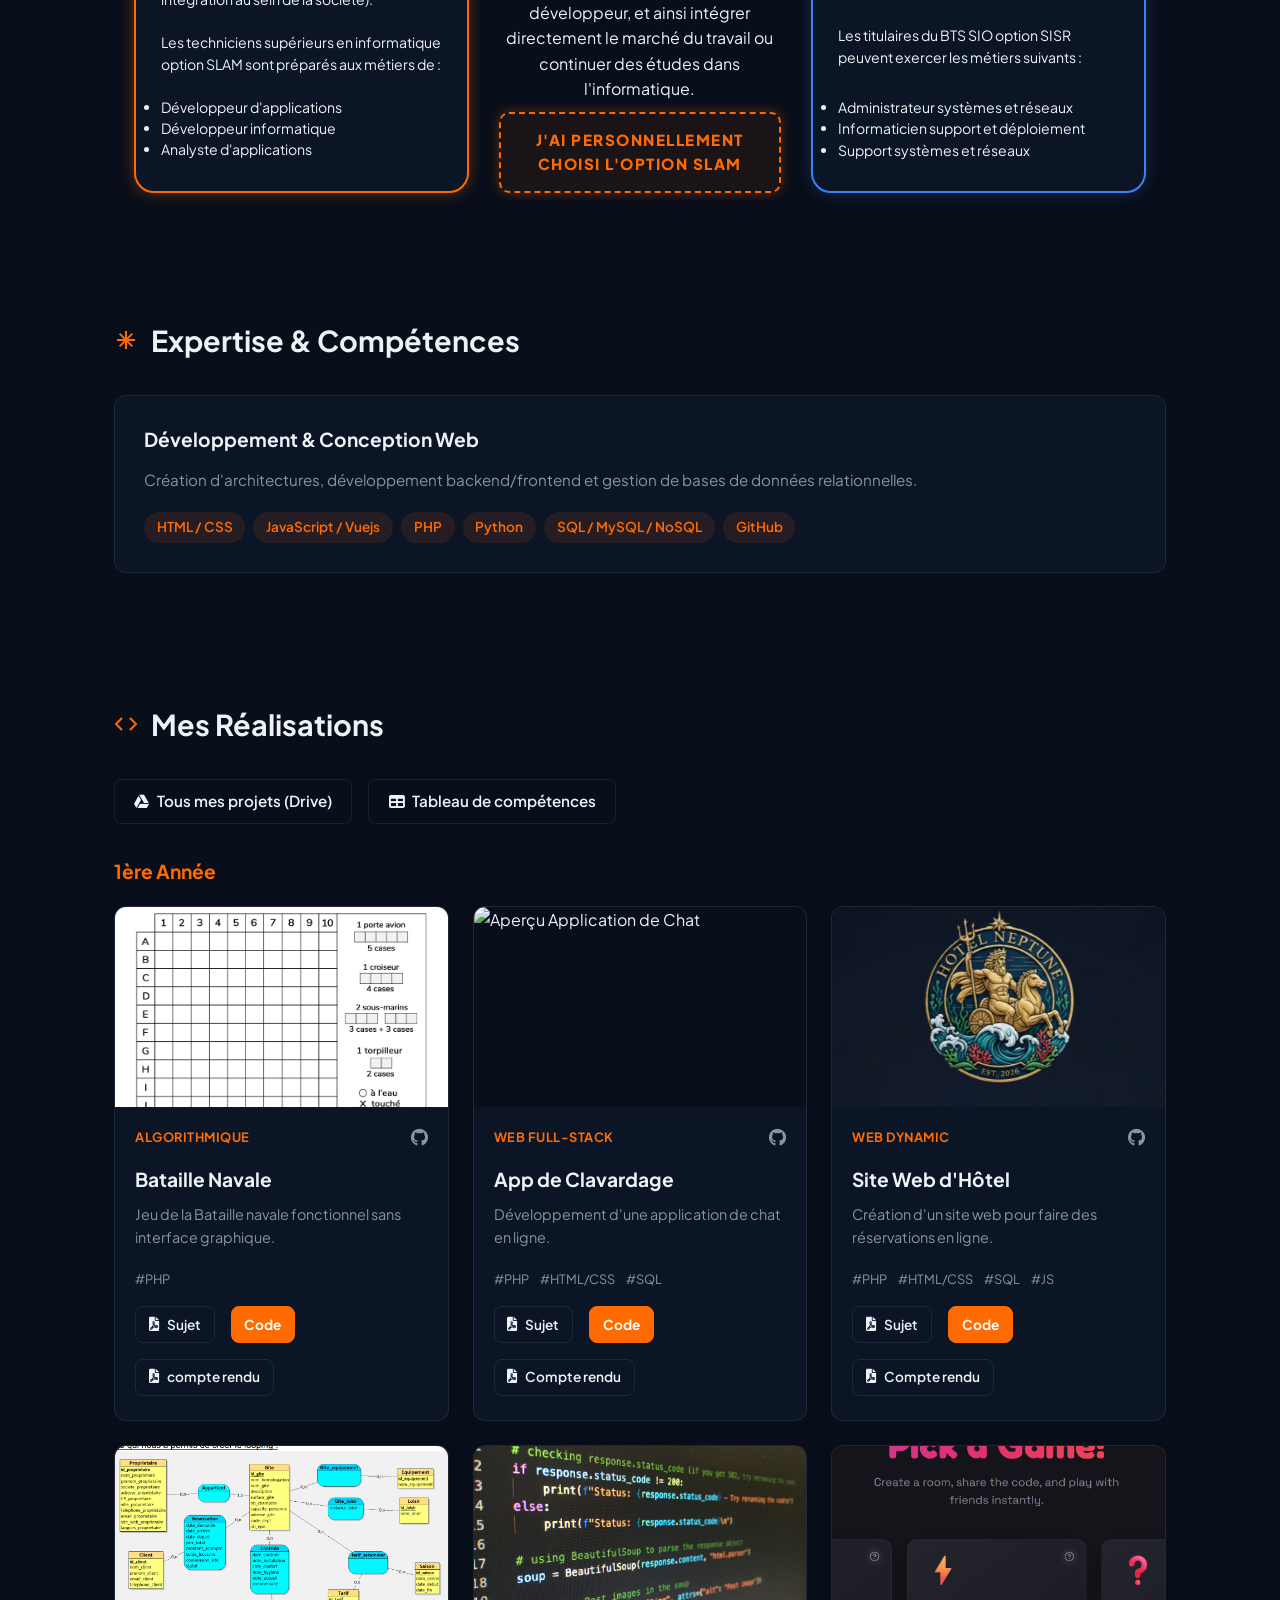
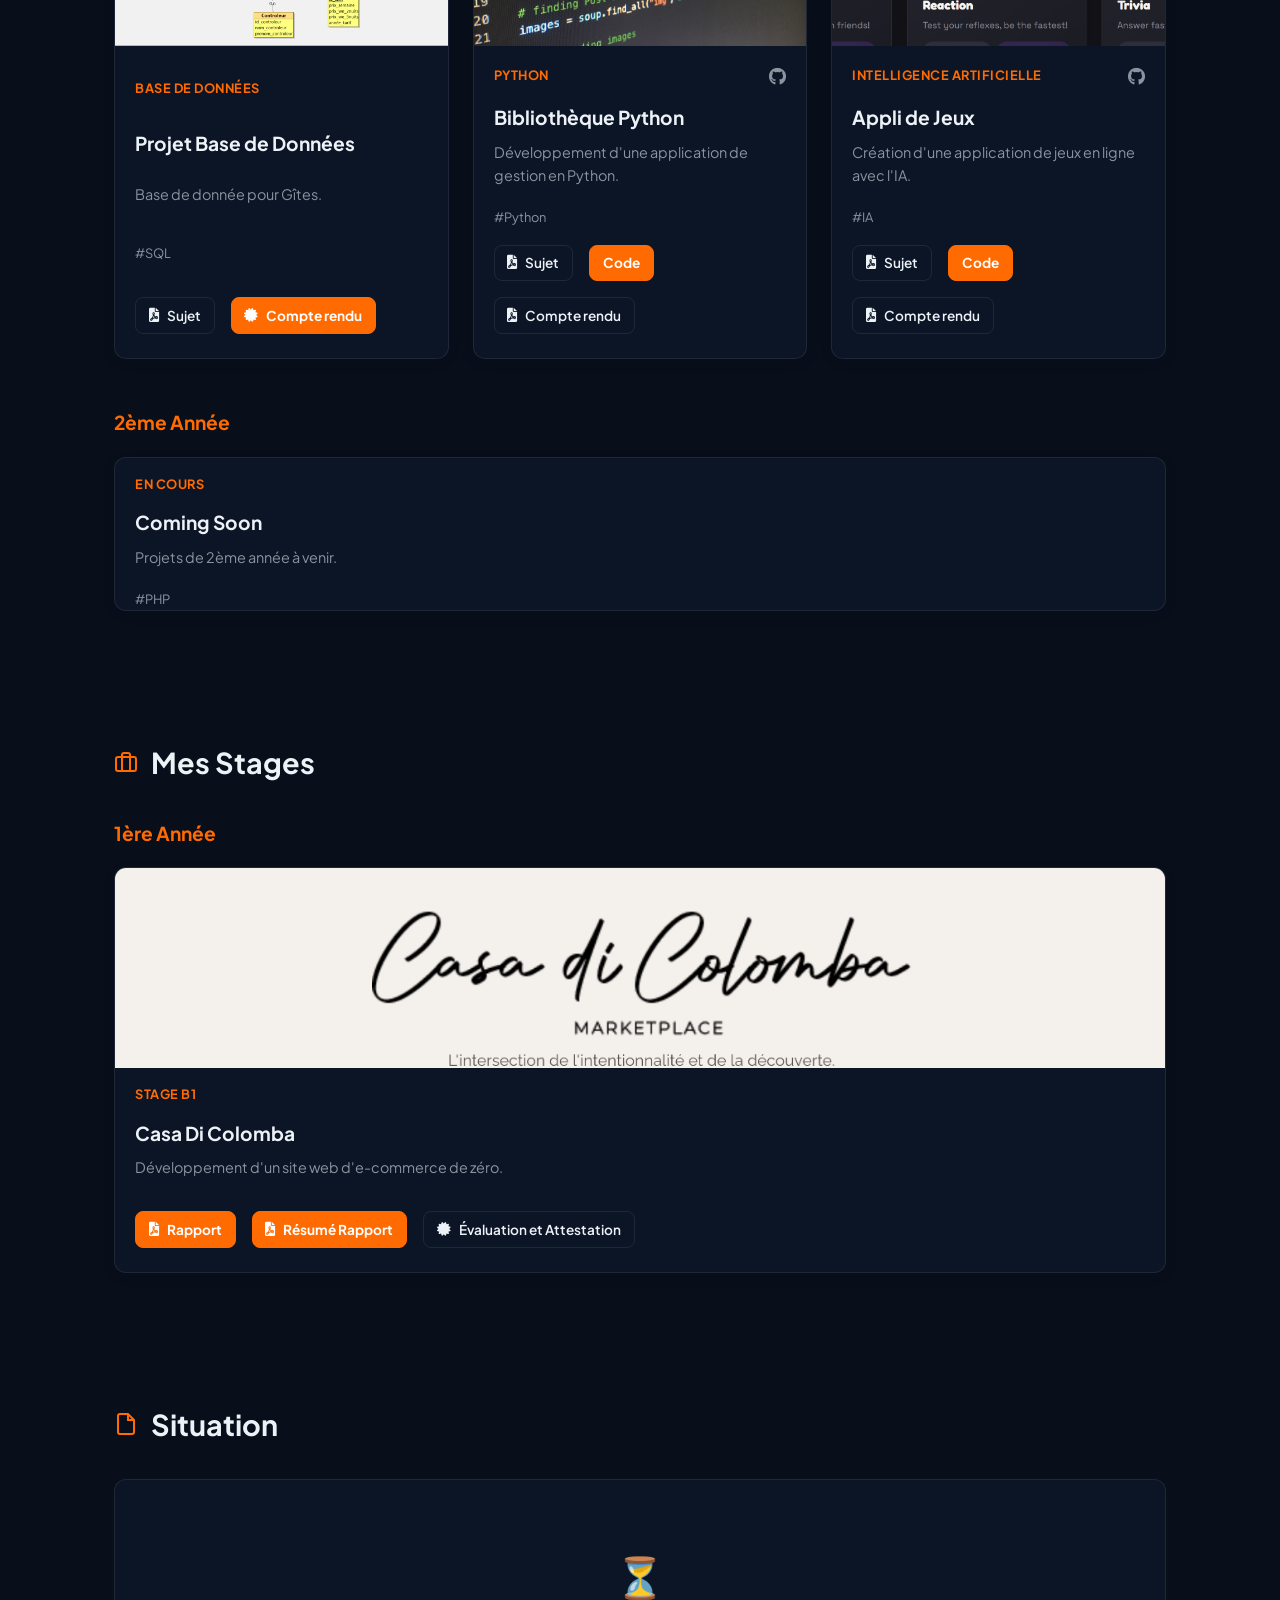
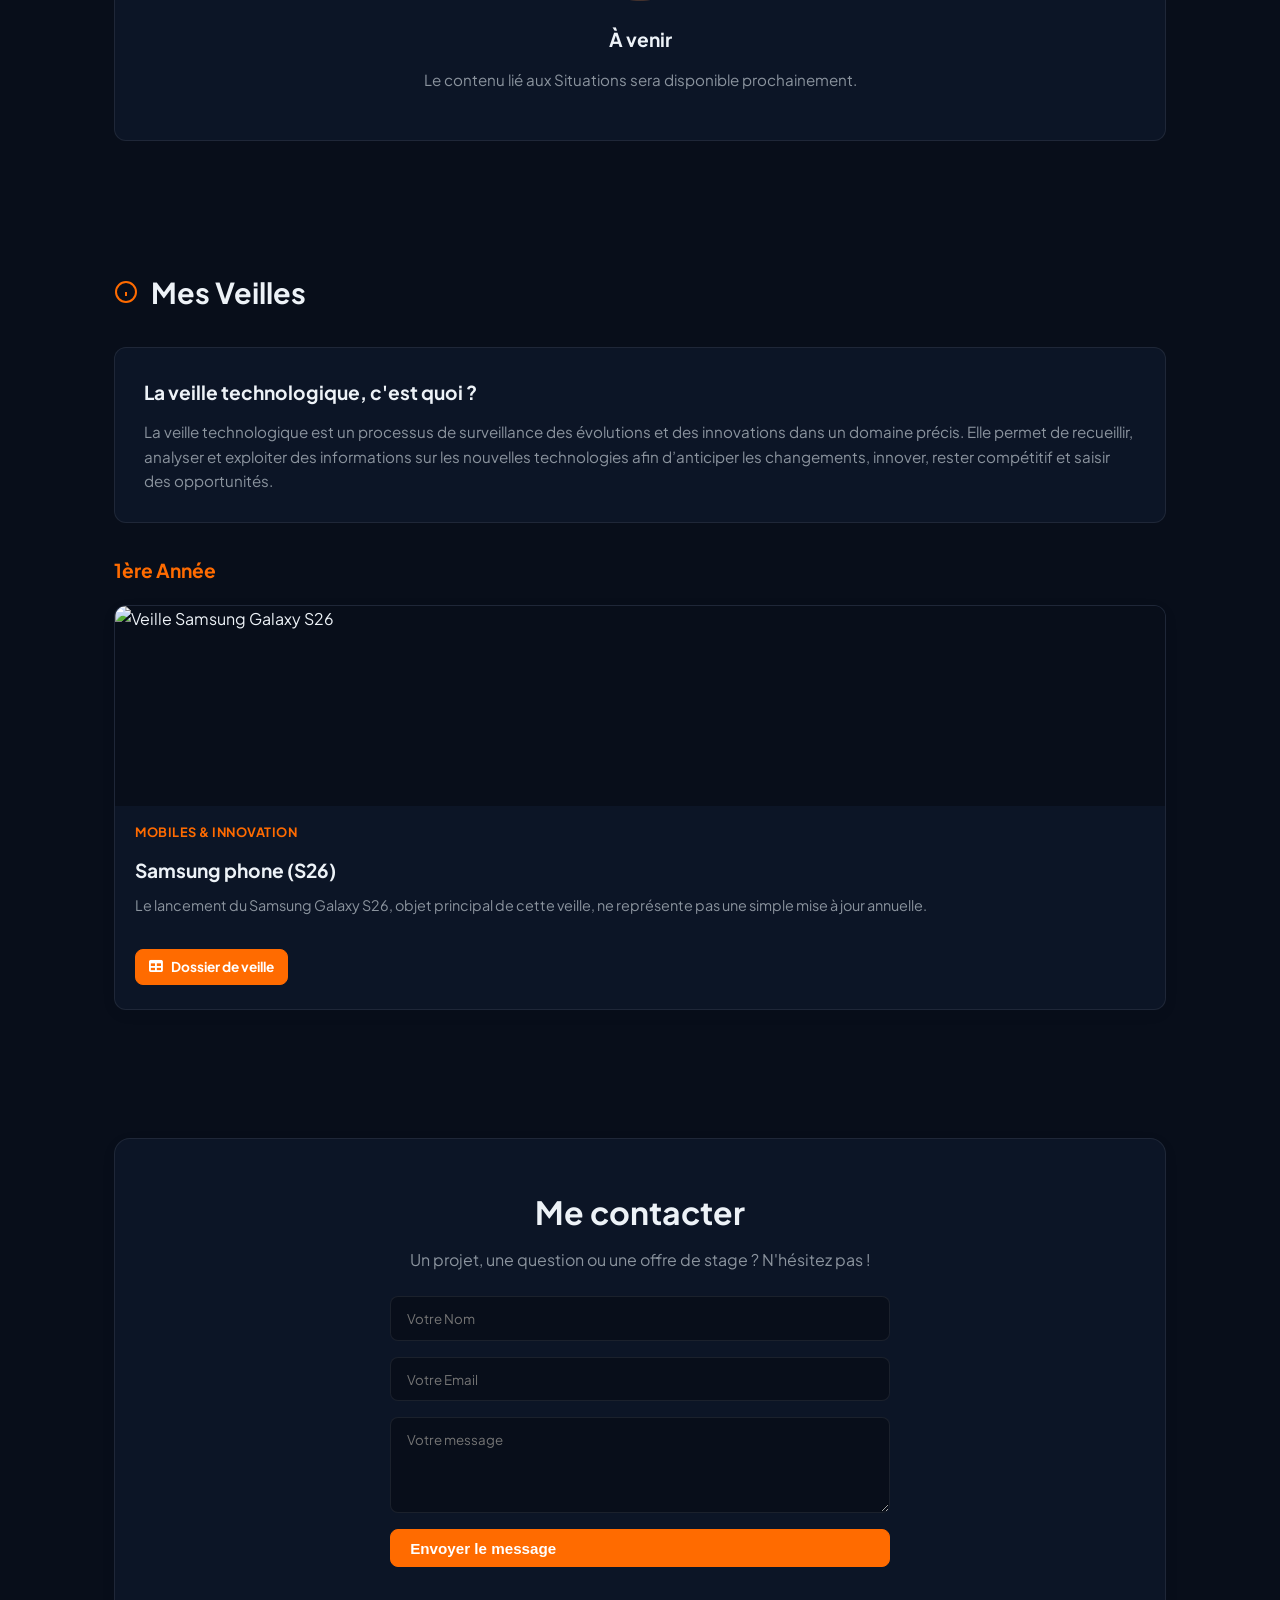
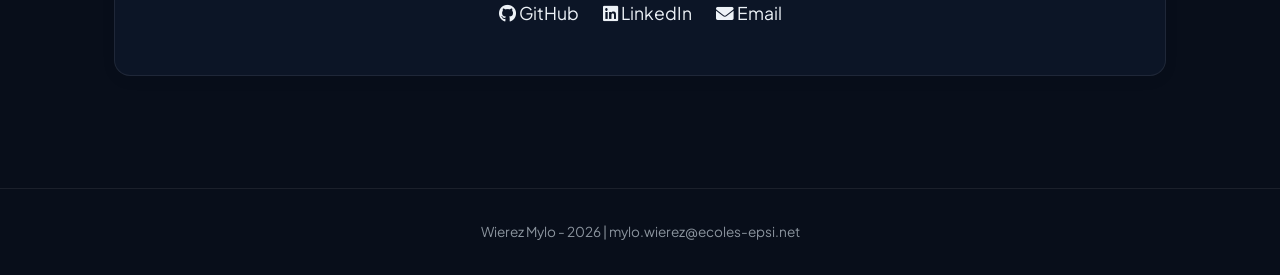
==== commit fbb6fc4a: "Ajout du favicon" ====
--- a/index.html
+++ b/index.html
@@ -7,6 +7,7 @@
     <link rel="stylesheet" href="style.css">
 
     <!-- Google Fonts -->
+    <link rel="icon" id="favicon" type="image/png" href="Image/favicon.png">
     <link rel="preconnect" href="https://fonts.googleapis.com">
     <link rel="preconnect" href="https://fonts.gstatic.com" crossorigin>
     <link href="https://fonts.googleapis.com/css2?family=Plus+Jakarta+Sans:wght@400;500;600;700;800&display=swap" rel="stylesheet">
@@ -27,7 +28,10 @@
 
 <!-- En-tête / Navigation -->
 <header class="navbar">
-    <div class="logo">Wierez Mylo<span>.</span></div>
+    <div class="logo">
+        <img src="Image/favicon.png" alt="Logo MW" class="logo-img">
+        Wierez Mylo<span>.</span>
+    </div>
 
     <div class="nav-actions">
         <!-- Bouton de bascule Mode Sombre / Clair -->
--- a/style.css
+++ b/style.css
@@ -909,4 +909,19 @@
     align-items: center;
     gap: 1rem;
     order: 3; /* Se place après les liens du menu */
+}
+
+.navbar .logo {
+    display: flex;
+    align-items: center;
+    gap: 0.8rem;
+    font-size: 1.3rem;
+    font-weight: 800;
+    color: var(--text-main);
+}
+
+.logo-img {
+    height: 35px; /* Ajuste la hauteur de ton logo ici */
+    width: auto;
+    object-fit: contain;
 }
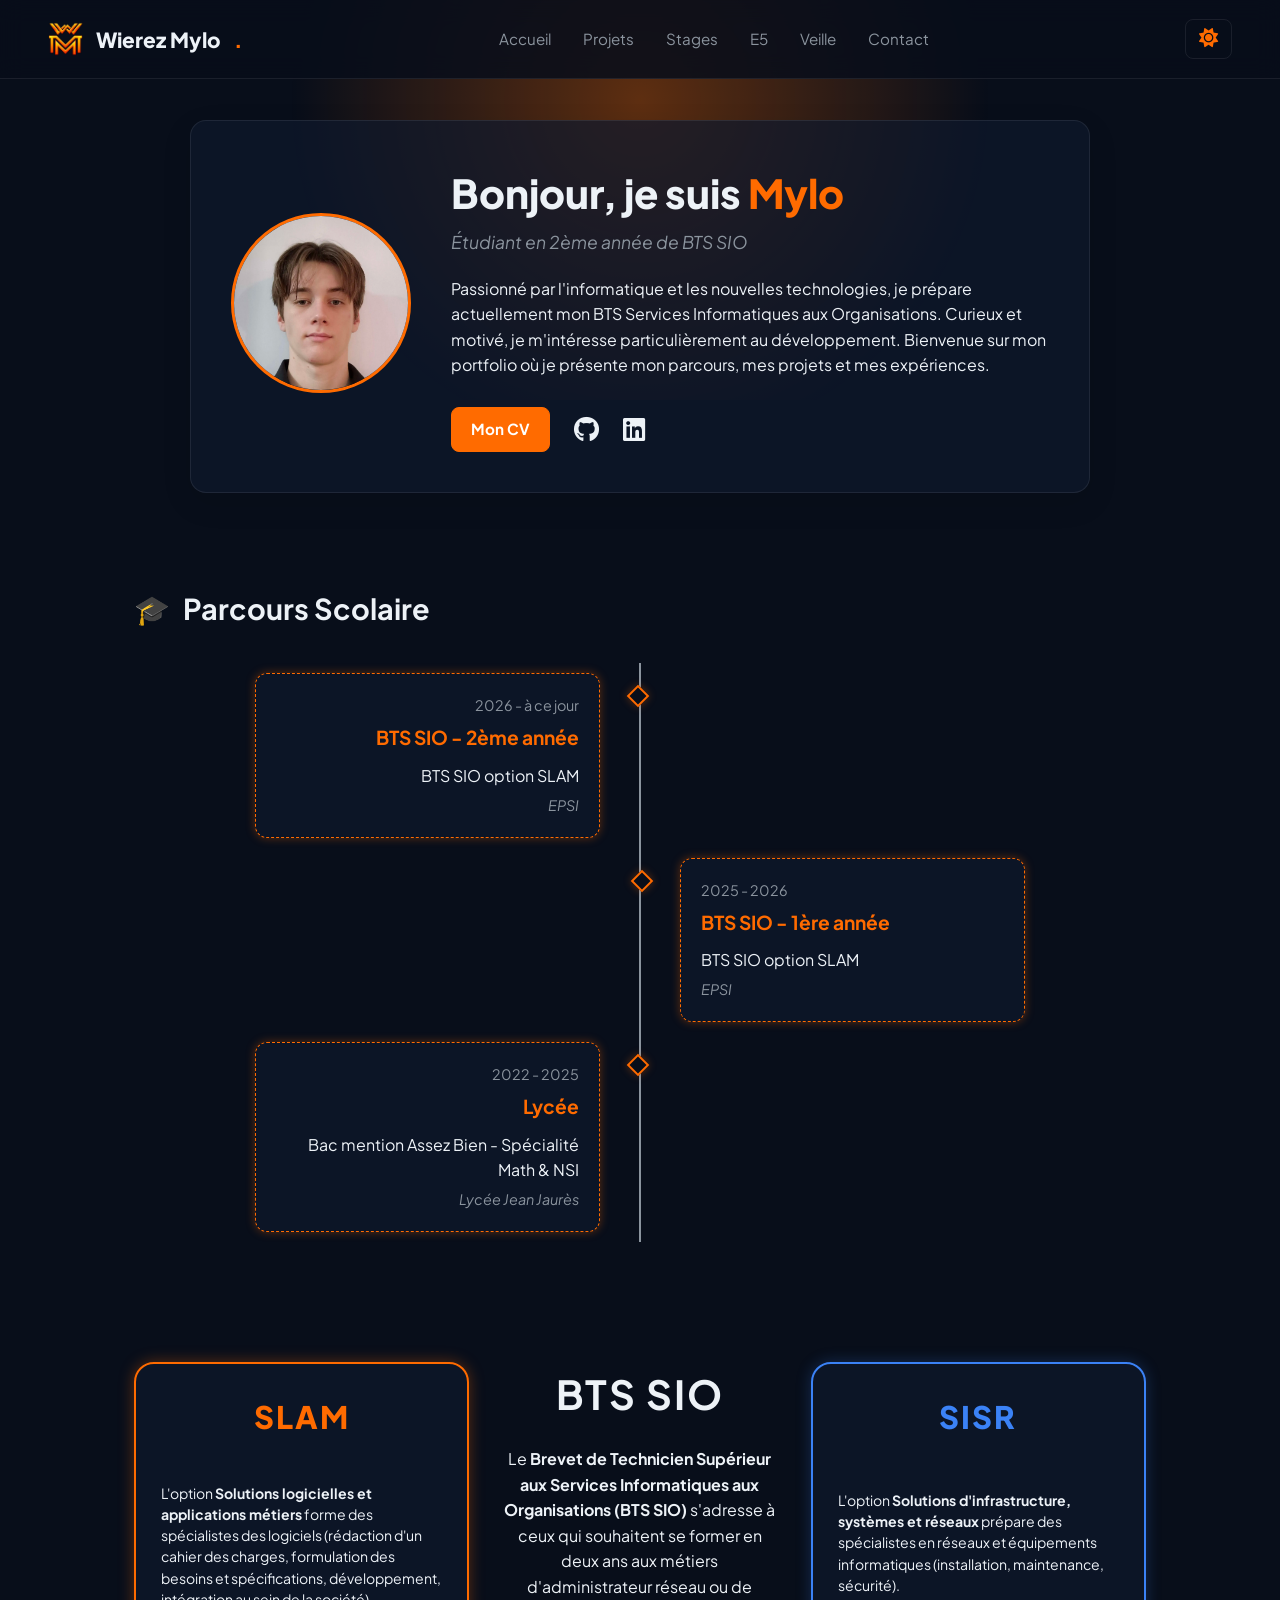
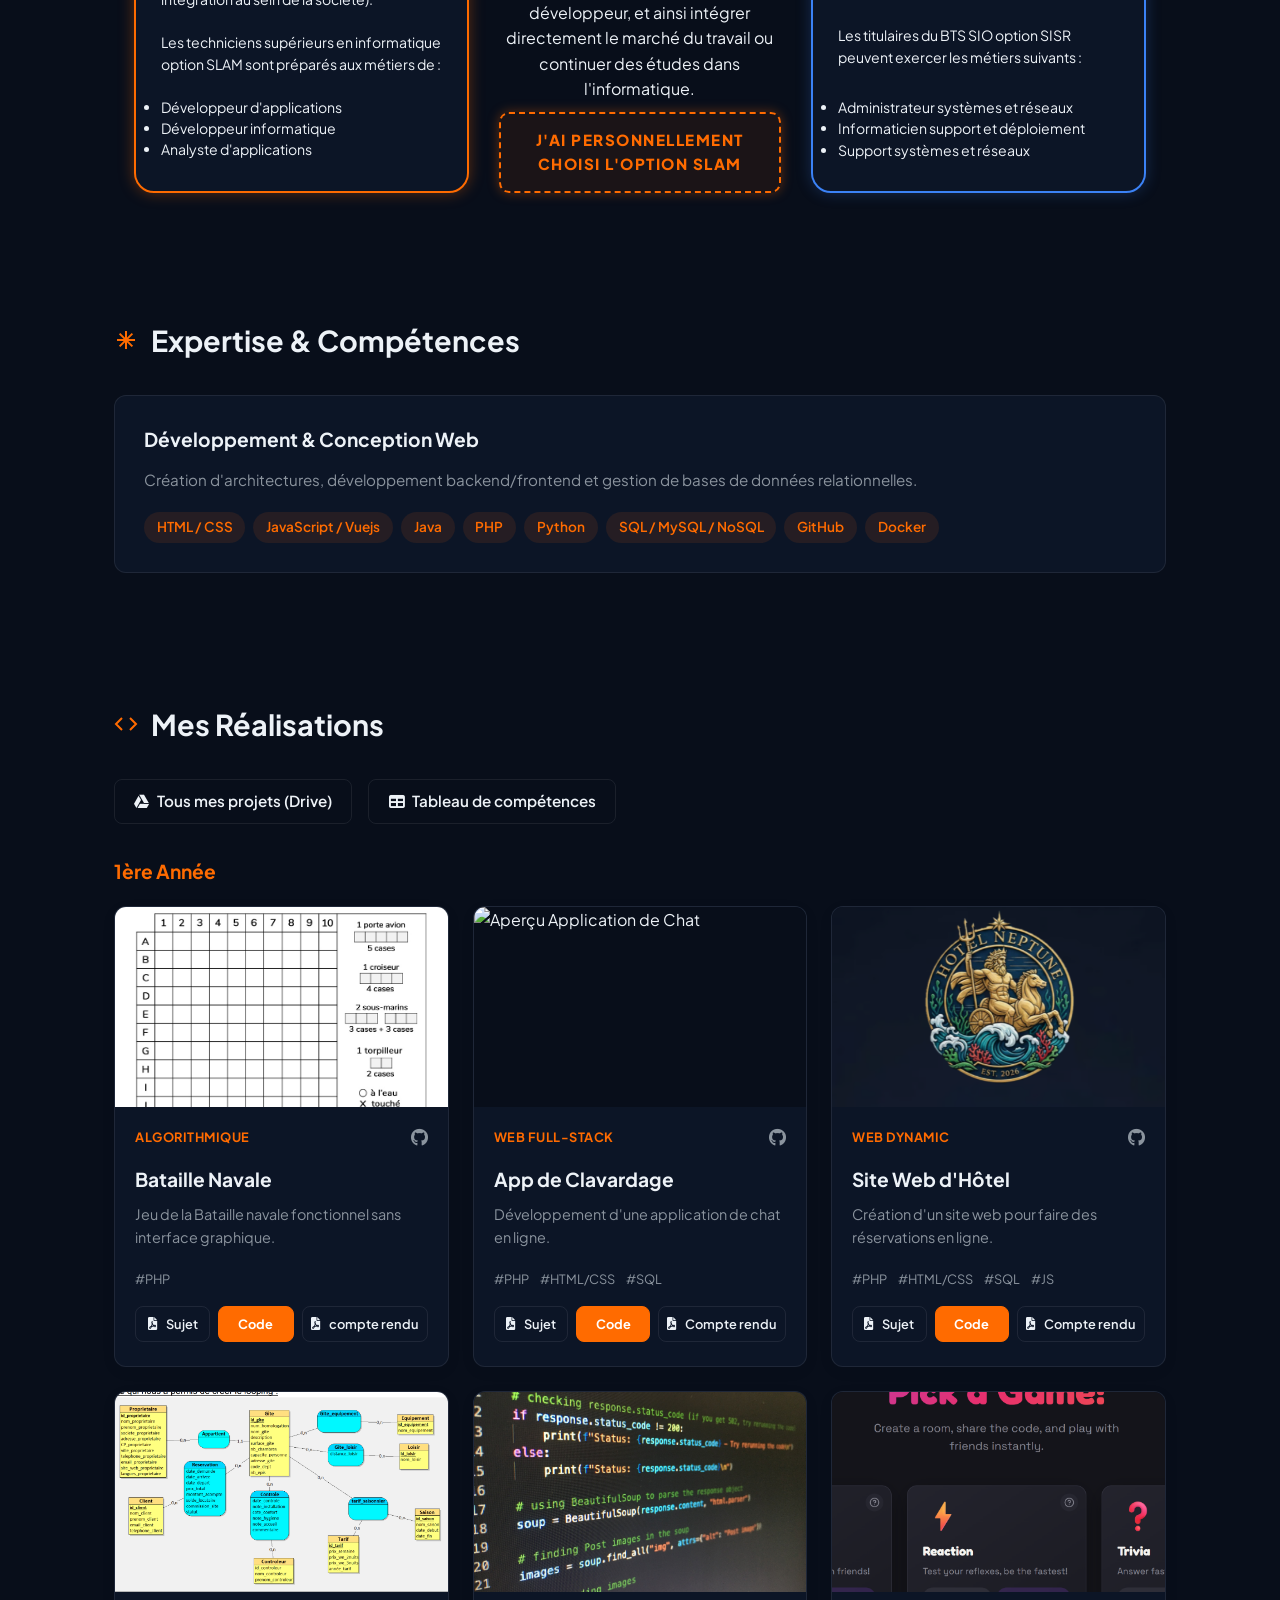
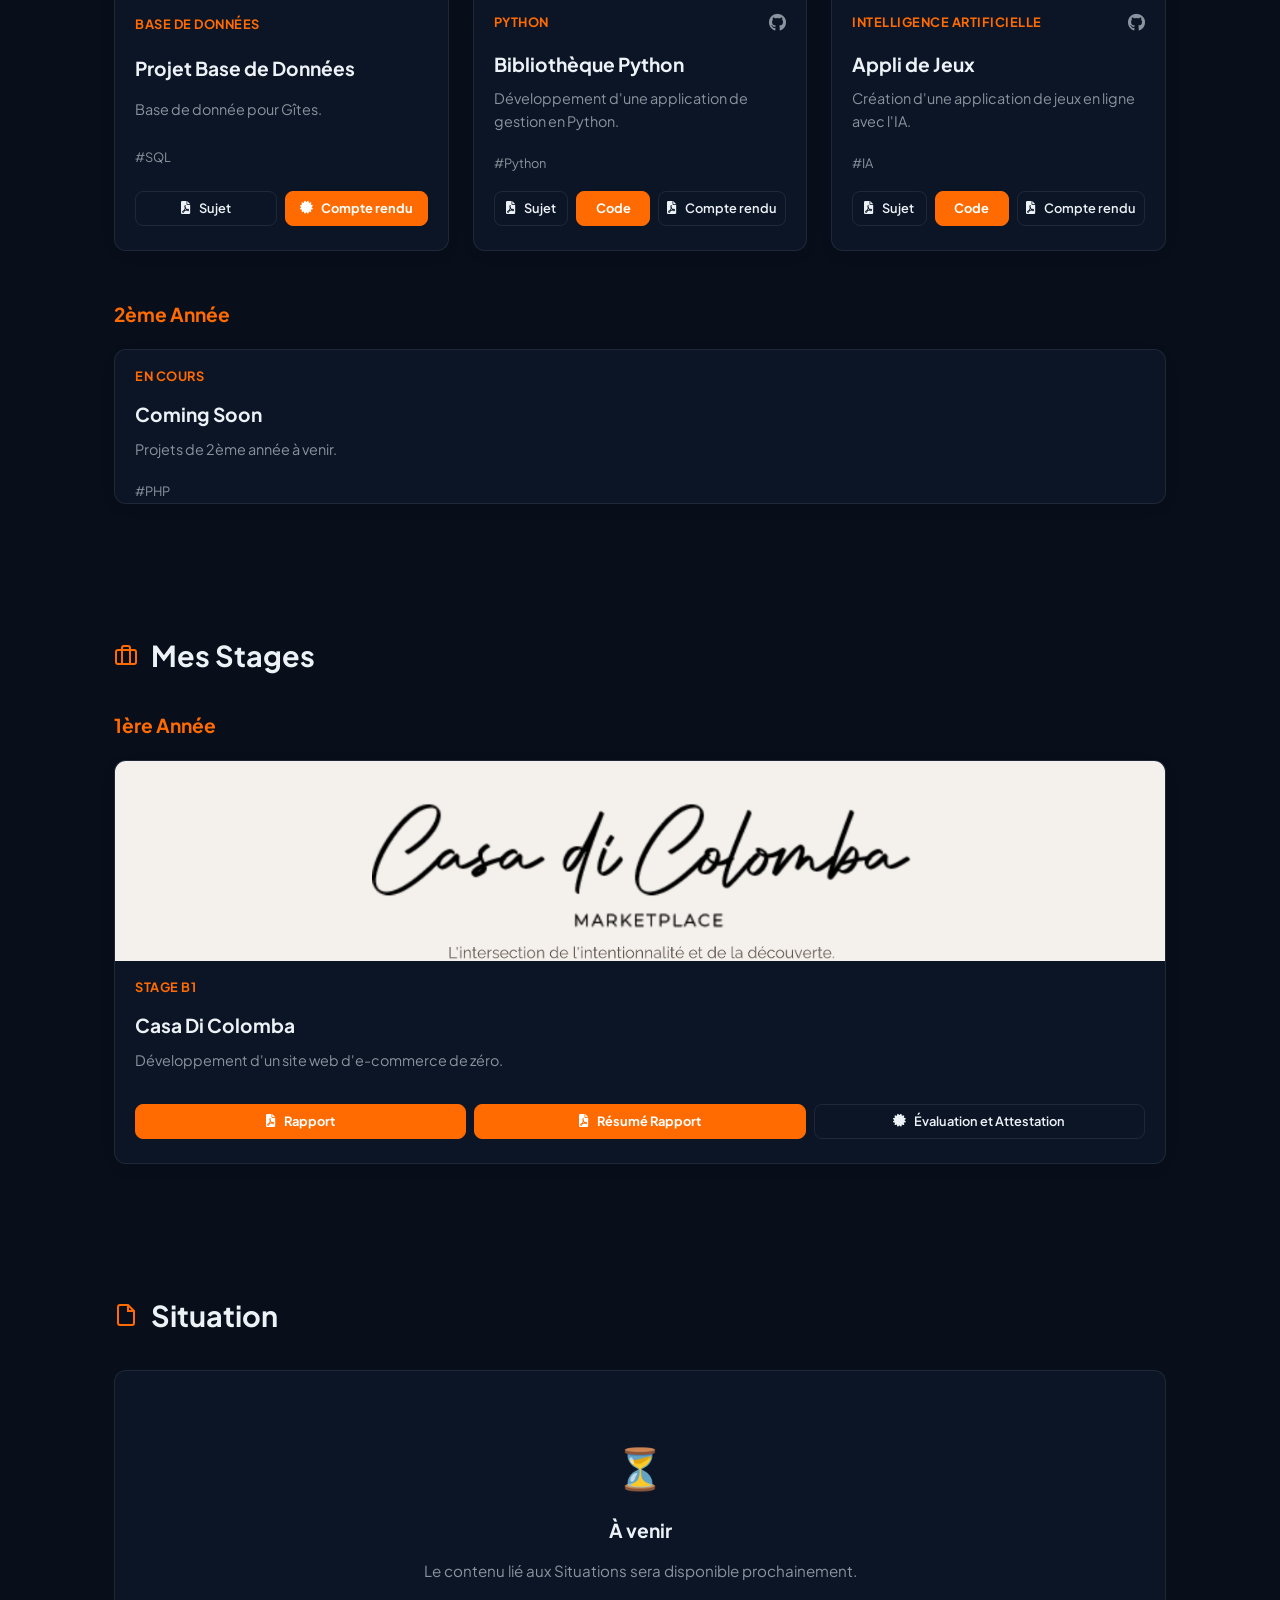
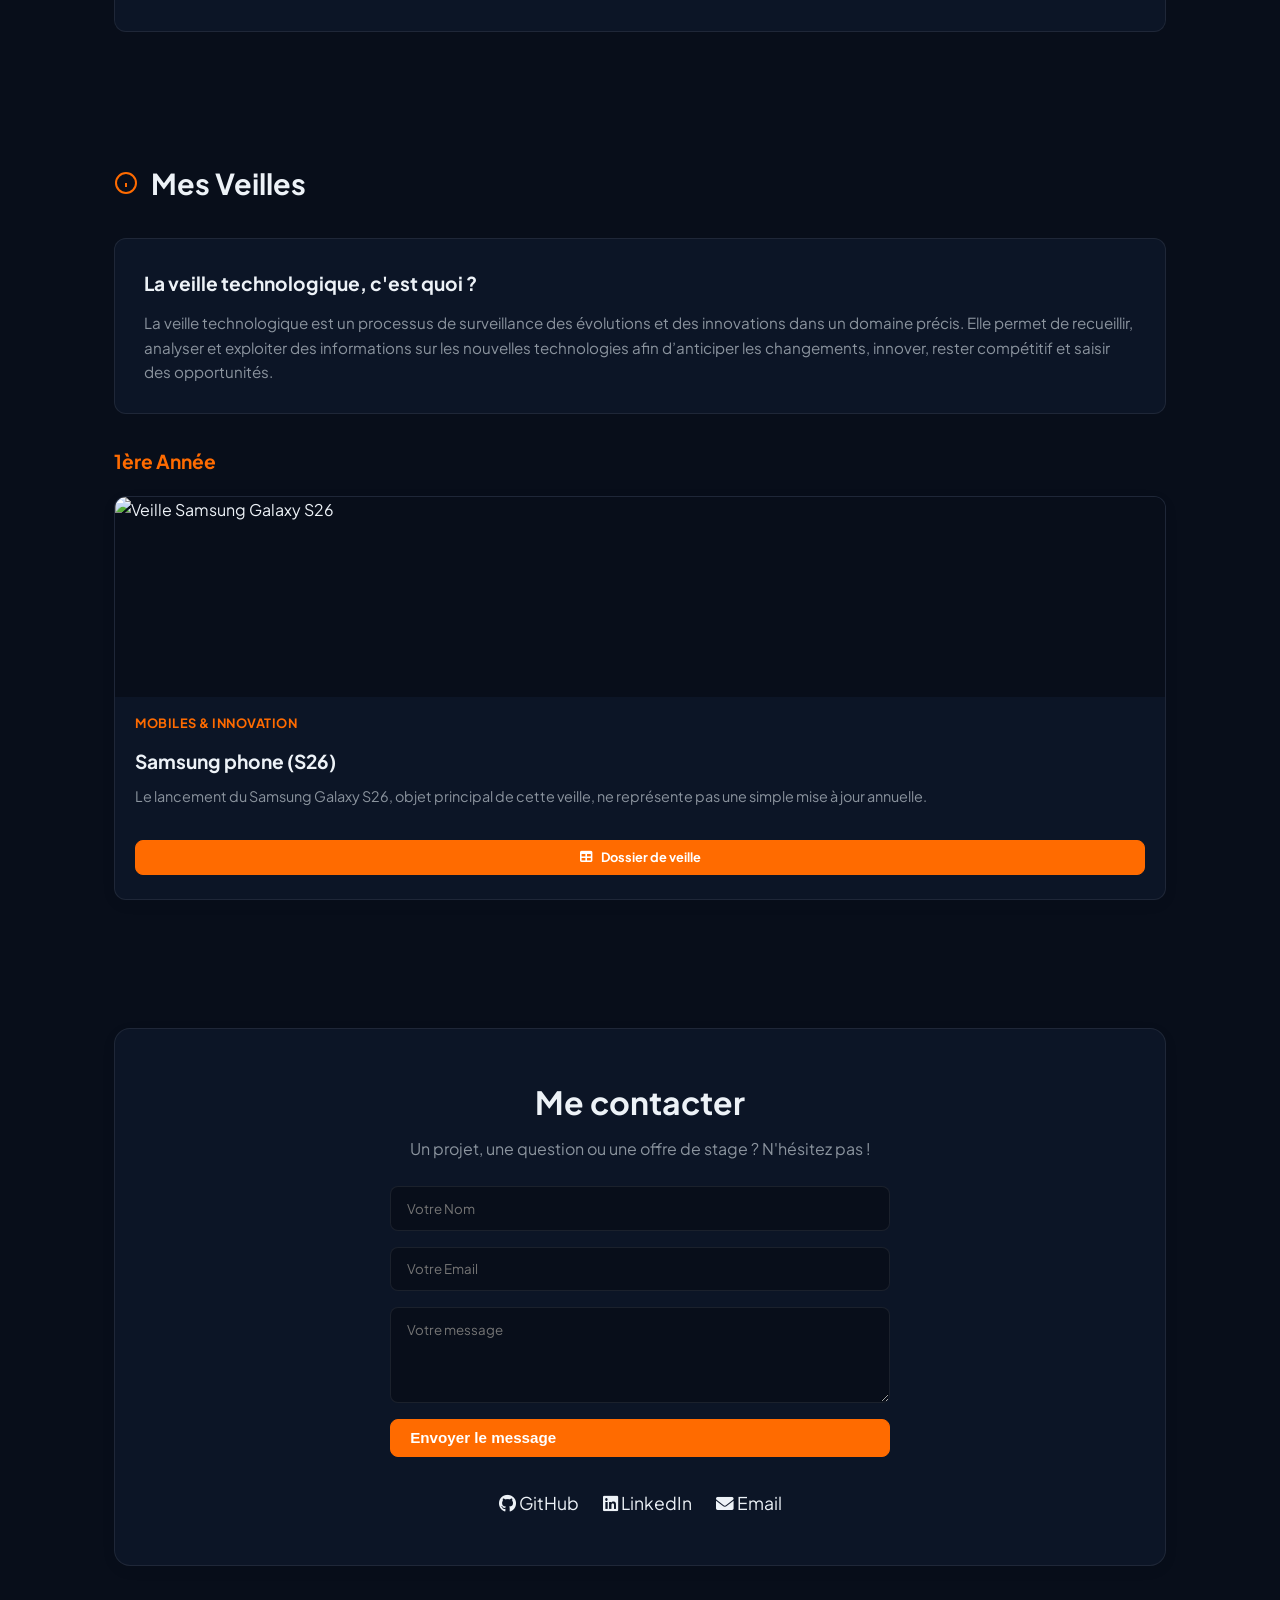
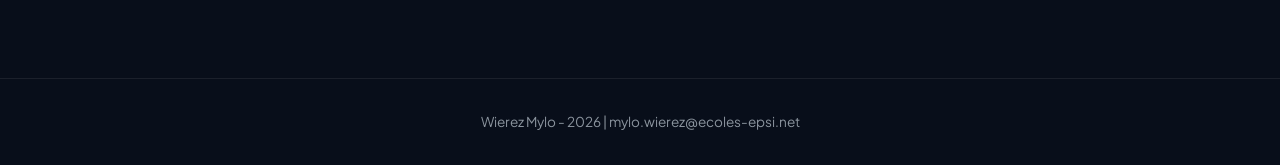
==== commit 2272d026: "Changement boutton carte et ajout span" ====
--- a/index.html
+++ b/index.html
@@ -180,10 +180,12 @@
                 <div class="skills-tags">
                     <span class="tag">HTML / CSS</span>
                     <span class="tag">JavaScript / Vuejs</span>
+                    <span class="tag">Java</span>
                     <span class="tag">PHP</span>
                     <span class="tag">Python</span>
                     <span class="tag">SQL / MySQL / NoSQL</span>
                     <span class="tag">GitHub</span>
+                    <span class="tag">Docker</span>
                 </div>
             </div>
 
--- a/style.css
+++ b/style.css
@@ -924,4 +924,20 @@
     height: 35px; /* Ajuste la hauteur de ton logo ici */
     width: auto;
     object-fit: contain;
+}
+.card-actions {
+    display: flex;
+    flex-wrap: nowrap; /* Empêche les boutons de passer à la ligne */
+    gap: 0.5rem;
+    margin-top: 1rem;
+    margin-bottom: 1.5rem;
+}
+
+.card-actions .btn {
+    flex: 1; /* Chaque bouton prend une part égale de l'espace */
+    justify-content: center;
+    text-align: center;
+    white-space: nowrap; /* Empêche le texte du bouton de couper sur plusieurs lignes */
+    padding: 0.4rem 0.5rem; /* Réduit légèrement les marges intérieures si besoin */
+    font-size: 0.8rem; /* Ajuste légèrement la taille du texte si nécessaire */
 }
